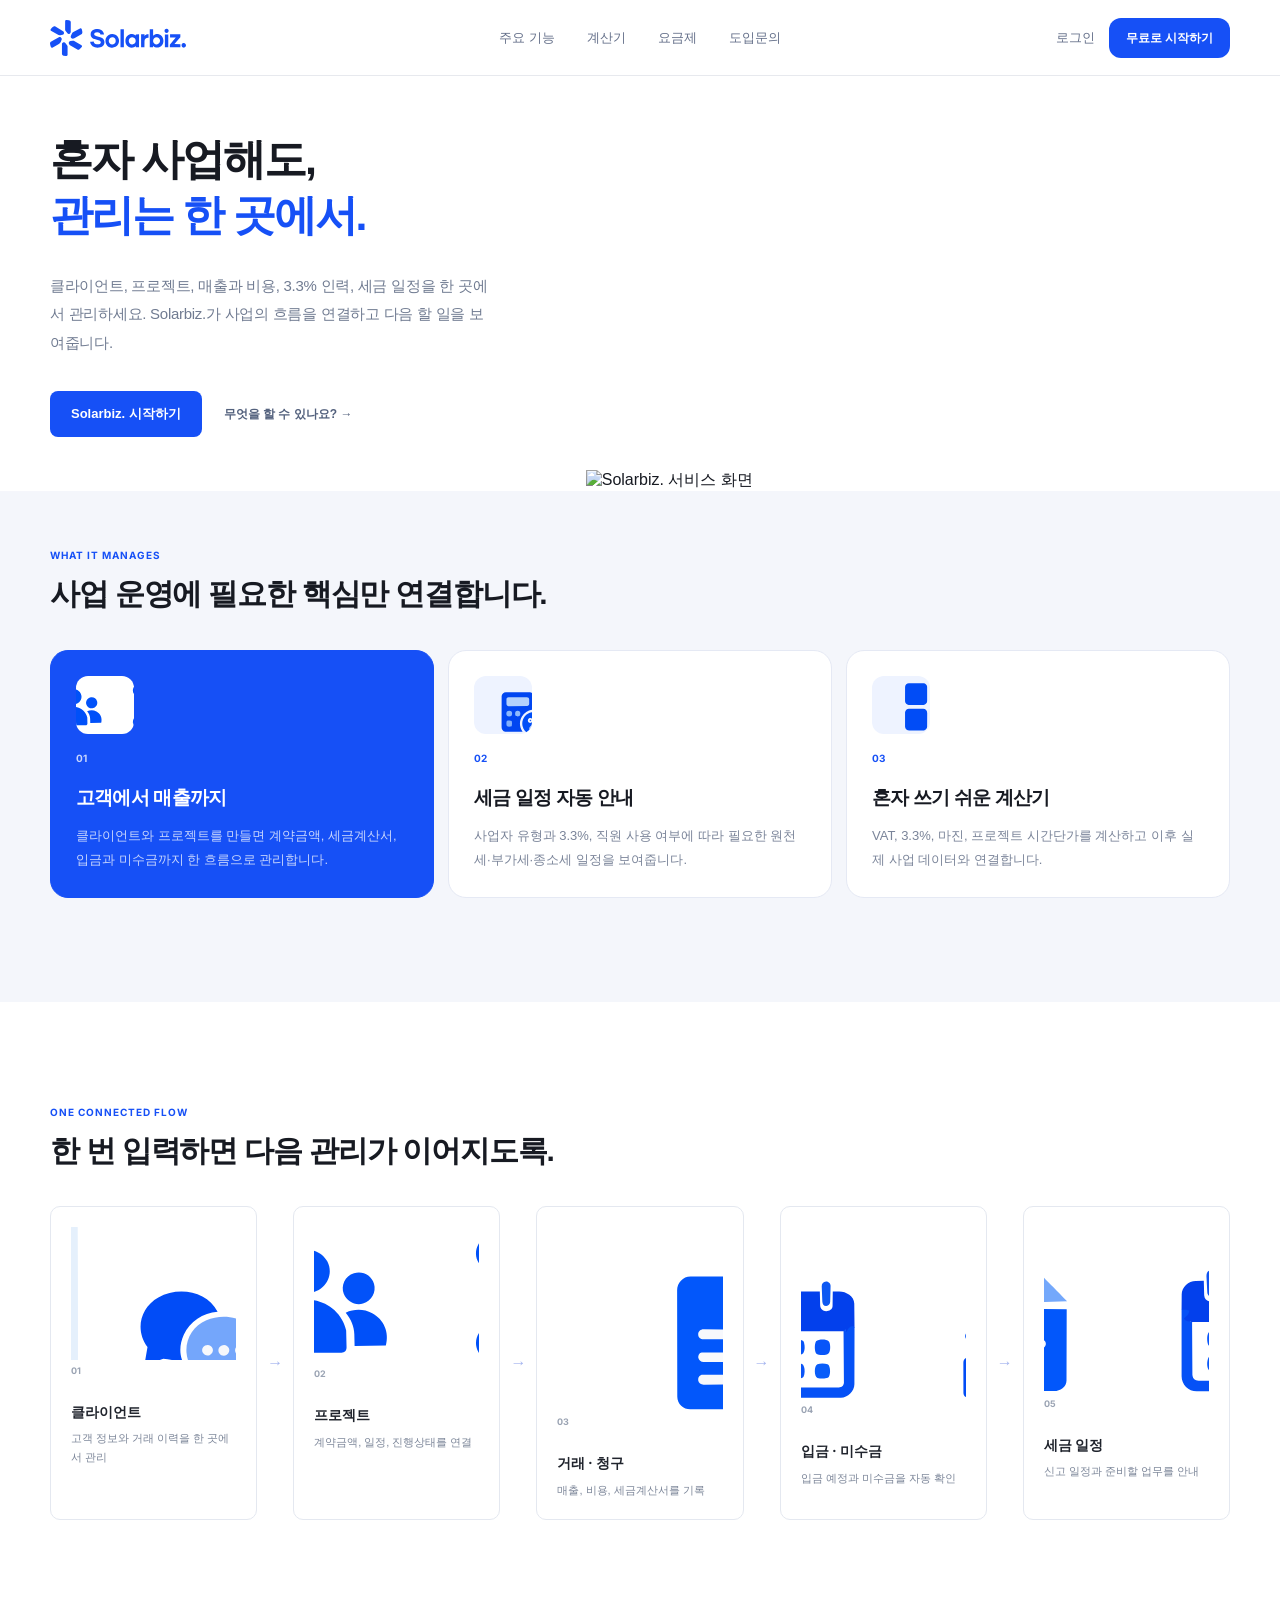
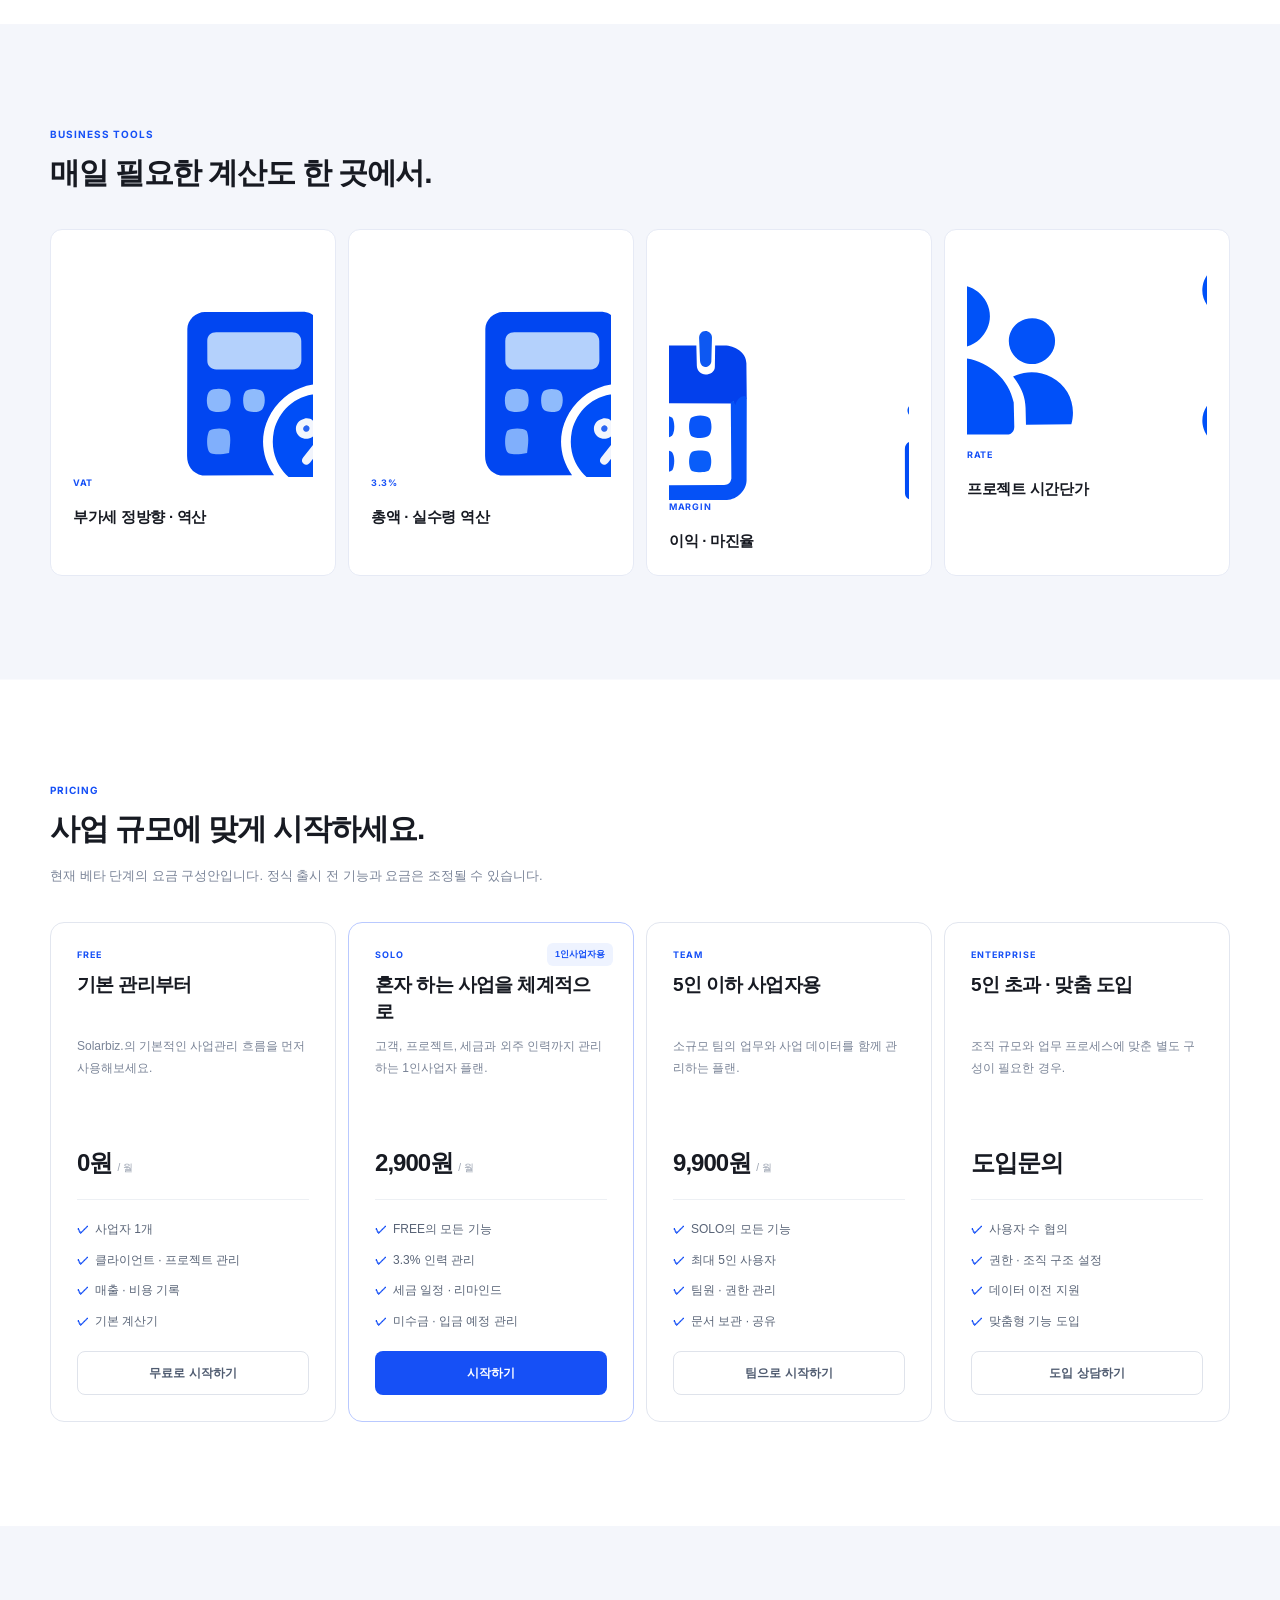
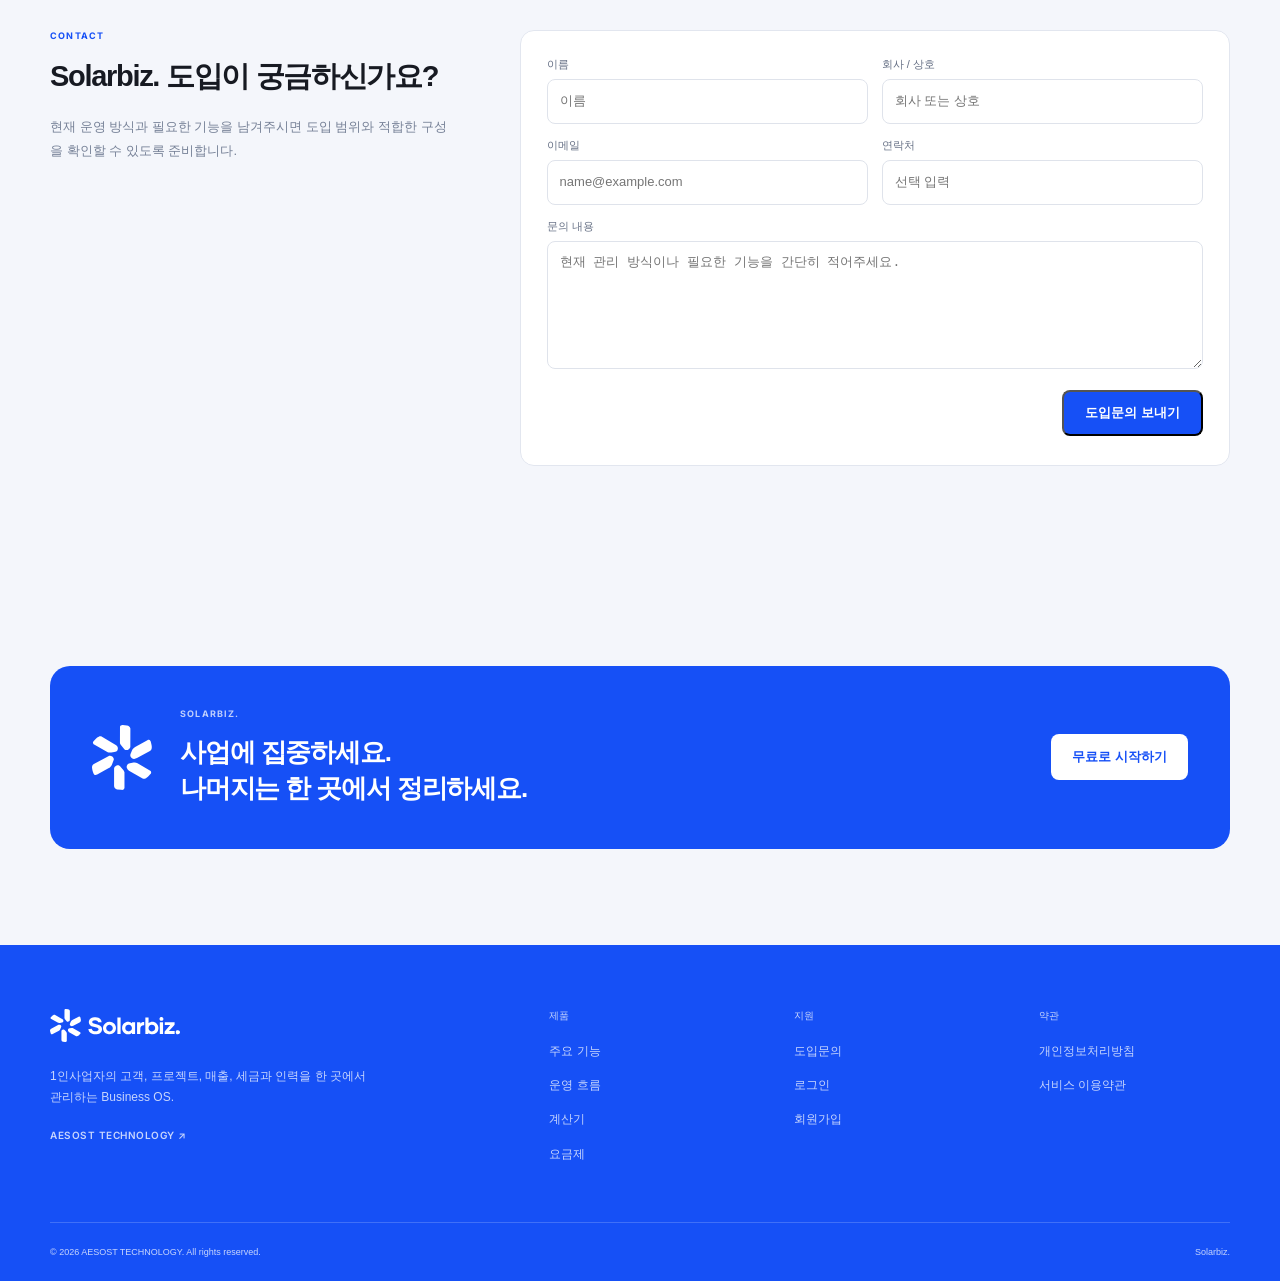
==== index.html @ 909022b2 "brand: extend official icons across landing flow and tools" ====
<!doctype html>
<html lang="ko">
<head>
  <meta charset="UTF-8" />
  <meta name="viewport" content="width=device-width, initial-scale=1.0" />
  <meta name="description" content="Solarbiz. - 1인사업자의 고객, 프로젝트, 매출, 세금, 인력을 한 곳에서 관리하는 Business OS" />
  <title>Solarbiz. — 1인사업자 Business OS</title>
  <link rel="preconnect" href="https://fonts.googleapis.com">
  <link rel="preconnect" href="https://fonts.gstatic.com" crossorigin>
  <link href="https://fonts.googleapis.com/css2?family=Inter:wght@500;600;700&display=swap" rel="stylesheet">
  <link rel="stylesheet" as="style" crossorigin href="https://cdn.jsdelivr.net/gh/orioncactus/pretendard/dist/web/static/pretendard.css">
  <link rel="icon" type="image/svg+xml" href="./assets/solarbiz-symbol.svg" />
  <link rel="stylesheet" href="./styles.css" />
</head>
<body class="landing-page">
  <header class="landing-header">
    <a class="landing-brand" href="./" aria-label="Solarbiz. 홈">
      <img src="./assets/solarbiz-logo.svg" alt="Solarbiz." />
    </a>
    <nav class="landing-nav" aria-label="랜딩 메뉴">
      <a href="./features/">주요 기능</a>
      <a href="./calculators/">계산기</a>
      <a href="./pricing/">요금제</a>
      <a href="./contact/">도입문의</a>
    </nav>
    <div class="landing-actions">
      <a class="landing-login" href="./login/">로그인</a>
      <a class="landing-cta-small" href="./login/?mode=signup">무료로 시작하기</a>
    </div>
  </header>

  <main>
    <section class="landing-hero">
      <div class="landing-hero-copy">
        <h1>혼자 사업해도,<br><span>관리는 한 곳에서.</span></h1>
        <p class="landing-lead">클라이언트, 프로젝트, 매출과 비용, 3.3% 인력, 세금 일정을 한 곳에서 관리하세요. Solarbiz.가 사업의 흐름을 연결하고 다음 할 일을 보여줍니다.</p>
        <div class="landing-hero-actions">
          <a class="landing-cta" href="./login/?mode=signup">Solarbiz. 시작하기</a>
          <a class="landing-text-link" href="./features/">무엇을 할 수 있나요? →</a>
        </div>
      </div>

      <div class="landing-hero-visual">
        <img src="https://nineworksdatabase.planus253.workers.dev/cdn/uncategorized/20260921-061440-313-ede94930.webp" alt="Solarbiz. 서비스 화면" loading="eager" />
      </div>
    </section>

    <section class="landing-section" id="features">
      <div class="landing-section-head">
        <p class="landing-kicker">WHAT IT MANAGES</p>
        <h2>사업 운영에 필요한 핵심만 연결합니다.</h2>
      </div>
      <div class="landing-feature-grid">
        <article class="landing-feature-card feature-primary">
          <div class="landing-feature-icon"><svg class="brand-icon" viewBox="3010 10 500 410" aria-hidden="true"><image href="./assets/solarbiz-iconset.svg" x="0" y="0" width="3871.03" height="1956.85" /></svg></div>
          <span>01</span>
          <h3>고객에서 매출까지</h3>
          <p>클라이언트와 프로젝트를 만들면 계약금액, 세금계산서, 입금과 미수금까지 한 흐름으로 관리합니다.</p>
        </article>
        <article class="landing-feature-card">
          <div class="landing-feature-icon"><svg class="brand-icon" viewBox="1210 600 500 470" aria-hidden="true"><image href="./assets/solarbiz-iconset.svg" x="0" y="0" width="3871.03" height="1956.85" /></svg></div>
          <span>02</span>
          <h3>세금 일정 자동 안내</h3>
          <p>사업자 유형과 3.3%, 직원 사용 여부에 따라 필요한 원천세·부가세·종소세 일정을 보여줍니다.</p>
        </article>
        <article class="landing-feature-card">
          <div class="landing-feature-icon"><svg class="brand-icon" viewBox="1220 20 400 390" aria-hidden="true"><image href="./assets/solarbiz-iconset.svg" x="0" y="0" width="3871.03" height="1956.85" /></svg></div>
          <span>03</span>
          <h3>혼자 쓰기 쉬운 계산기</h3>
          <p>VAT, 3.3%, 마진, 프로젝트 시간단가를 계산하고 이후 실제 사업 데이터와 연결합니다.</p>
        </article>
      </div>
    </section>

    <section class="landing-section landing-flow-section" id="flow">
      <div class="landing-section-head">
        <p class="landing-kicker">ONE CONNECTED FLOW</p>
        <h2>한 번 입력하면 다음 관리가 이어지도록.</h2>
      </div>
      <div class="landing-flow">
        <div class="flow-card"><div class="flow-card-icon"><svg class="brand-icon" viewBox="1180 1180 550 440" aria-hidden="true"><image href="./assets/solarbiz-iconset.svg" x="0" y="0" width="3871.03" height="1956.85" /></svg></div><span>01</span><b>클라이언트</b><p>고객 정보와 거래 이력을 한 곳에서 관리</p></div>
        <i>→</i>
        <div class="flow-card"><div class="flow-card-icon"><svg class="brand-icon" viewBox="3010 10 500 410" aria-hidden="true"><image href="./assets/solarbiz-iconset.svg" x="0" y="0" width="3871.03" height="1956.85" /></svg></div><span>02</span><b>프로젝트</b><p>계약금액, 일정, 진행상태를 연결</p></div>
        <i>→</i>
        <div class="flow-card"><div class="flow-card-icon"><svg class="brand-icon" viewBox="1830 590 450 500" aria-hidden="true"><image href="./assets/solarbiz-iconset.svg" x="0" y="0" width="3871.03" height="1956.85" /></svg></div><span>03</span><b>거래 · 청구</b><p>매출, 비용, 세금계산서를 기록</p></div>
        <i>→</i>
        <div class="flow-card"><div class="flow-card-icon"><svg class="brand-icon" viewBox="3000 550 520 540" aria-hidden="true"><image href="./assets/solarbiz-iconset.svg" x="0" y="0" width="3871.03" height="1956.85" /></svg></div><span>04</span><b>입금 · 미수금</b><p>입금 예정과 미수금을 자동 확인</p></div>
        <i>→</i>
        <div class="flow-card"><div class="flow-card-icon"><svg class="brand-icon" viewBox="2390 590 500 500" aria-hidden="true"><image href="./assets/solarbiz-iconset.svg" x="0" y="0" width="3871.03" height="1956.85" /></svg></div><span>05</span><b>세금 일정</b><p>신고 일정과 준비할 업무를 안내</p></div>
      </div>
    </section>

    <section class="landing-section" id="tools">
      <div class="landing-section-head">
        <p class="landing-kicker">BUSINESS TOOLS</p>
        <h2>매일 필요한 계산도 한 곳에서.</h2>
      </div>
      <div class="landing-tool-grid">
        <div><div class="tool-card-icon"><svg class="brand-icon" viewBox="1210 600 500 470" aria-hidden="true"><image href="./assets/solarbiz-iconset.svg" x="0" y="0" width="3871.03" height="1956.85" /></svg></div><span>VAT</span><strong>부가세 정방향 · 역산</strong></div>
        <div><div class="tool-card-icon"><svg class="brand-icon" viewBox="1210 600 500 470" aria-hidden="true"><image href="./assets/solarbiz-iconset.svg" x="0" y="0" width="3871.03" height="1956.85" /></svg></div><span>3.3%</span><strong>총액 · 실수령 역산</strong></div>
        <div><div class="tool-card-icon"><svg class="brand-icon" viewBox="3000 550 520 540" aria-hidden="true"><image href="./assets/solarbiz-iconset.svg" x="0" y="0" width="3871.03" height="1956.85" /></svg></div><span>MARGIN</span><strong>이익 · 마진율</strong></div>
        <div><div class="tool-card-icon"><svg class="brand-icon" viewBox="3010 10 500 410" aria-hidden="true"><image href="./assets/solarbiz-iconset.svg" x="0" y="0" width="3871.03" height="1956.85" /></svg></div><span>RATE</span><strong>프로젝트 시간단가</strong></div>
      </div>
    </section>

    <section class="landing-section landing-pricing-section" id="pricing">
      <div class="landing-section-head">
        <p class="landing-kicker">PRICING</p>
        <h2>사업 규모에 맞게 시작하세요.</h2>
        <p class="landing-section-copy">현재 베타 단계의 요금 구성안입니다. 정식 출시 전 기능과 요금은 조정될 수 있습니다.</p>
      </div>

      <div class="pricing-grid pricing-grid-four">
        <article class="pricing-card">
          <div class="pricing-head">
            <span class="pricing-label">FREE</span>
            <h3>기본 관리부터</h3>
            <p>Solarbiz.의 기본적인 사업관리 흐름을 먼저 사용해보세요.</p>
          </div>
          <div class="pricing-price"><strong>0원</strong><span>/ 월</span></div>
          <ul>
            <li>사업자 1개</li>
            <li>클라이언트 · 프로젝트 관리</li>
            <li>매출 · 비용 기록</li>
            <li>기본 계산기</li>
          </ul>
          <a class="pricing-button secondary" href="./login/?mode=signup">무료로 시작하기</a>
        </article>

        <article class="pricing-card featured">
          <div class="pricing-badge">1인사업자용</div>
          <div class="pricing-head">
            <span class="pricing-label">SOLO</span>
            <h3>혼자 하는 사업을 체계적으로</h3>
            <p>고객, 프로젝트, 세금과 외주 인력까지 관리하는 1인사업자 플랜.</p>
          </div>
          <div class="pricing-price"><strong>2,900원</strong><span>/ 월</span></div>
          <ul>
            <li>FREE의 모든 기능</li>
            <li>3.3% 인력 관리</li>
            <li>세금 일정 · 리마인드</li>
            <li>미수금 · 입금 예정 관리</li>
          </ul>
          <a class="pricing-button primary" href="./login/?mode=signup">시작하기</a>
        </article>

        <article class="pricing-card">
          <div class="pricing-head">
            <span class="pricing-label">TEAM</span>
            <h3>5인 이하 사업자용</h3>
            <p>소규모 팀의 업무와 사업 데이터를 함께 관리하는 플랜.</p>
          </div>
          <div class="pricing-price"><strong>9,900원</strong><span>/ 월</span></div>
          <ul>
            <li>SOLO의 모든 기능</li>
            <li>최대 5인 사용자</li>
            <li>팀원 · 권한 관리</li>
            <li>문서 보관 · 공유</li>
          </ul>
          <a class="pricing-button secondary" href="./login/?mode=signup">팀으로 시작하기</a>
        </article>

        <article class="pricing-card">
          <div class="pricing-head">
            <span class="pricing-label">ENTERPRISE</span>
            <h3>5인 초과 · 맞춤 도입</h3>
            <p>조직 규모와 업무 프로세스에 맞춘 별도 구성이 필요한 경우.</p>
          </div>
          <div class="pricing-price"><strong>도입문의</strong></div>
          <ul>
            <li>사용자 수 협의</li>
            <li>권한 · 조직 구조 설정</li>
            <li>데이터 이전 지원</li>
            <li>맞춤형 기능 도입</li>
          </ul>
          <a class="pricing-button secondary" href="./contact/">도입 상담하기</a>
        </article>
      </div>
      </div>
    </section>

    <section class="landing-section contact-section" id="contact">
      <div class="contact-copy">
        <p class="landing-kicker">CONTACT</p>
        <h2>Solarbiz. 도입이 궁금하신가요?</h2>
        <p>현재 운영 방식과 필요한 기능을 남겨주시면 도입 범위와 적합한 구성을 확인할 수 있도록 준비합니다.</p>
</div>

      <form class="contact-form" id="inquiryForm">
        <div class="contact-form-grid">
          <label>이름
            <input name="name" type="text" placeholder="이름" required>
          </label>
          <label>회사 / 상호
            <input name="company" type="text" placeholder="회사 또는 상호">
          </label>
          <label>이메일
            <input name="email" type="email" placeholder="name@example.com" required>
          </label>
          <label>연락처
            <input name="phone" type="text" placeholder="선택 입력">
          </label>
        </div>
        <label>문의 내용
          <textarea name="message" rows="5" placeholder="현재 관리 방식이나 필요한 기능을 간단히 적어주세요." required></textarea>
        </label>
        <div class="contact-form-footer">
          <p id="inquiryStatus" aria-live="polite"></p>
          <button type="submit" class="landing-cta">도입문의 보내기</button>
        </div>
      </form>
    </section>

    <section class="landing-final">
      <img src="./assets/solarbiz-symbol.svg" alt="" />
      <div>
        <p class="landing-kicker">SOLARBIZ.</p>
        <h2>사업에 집중하세요.<br>나머지는 한 곳에서 정리하세요.</h2>
      </div>
      <a class="landing-cta" href="./login/?mode=signup">무료로 시작하기</a>
    </section>
  </main>

  <footer class="site-footer">
    <div class="site-footer-inner">
      <div class="footer-brand">
        <img src="./assets/solarbiz-logo.svg" alt="Solarbiz." />
        <p>1인사업자의 고객, 프로젝트, 매출, 세금과 인력을 한 곳에서 관리하는 Business OS.</p>
        <a class="footer-company-link" href="https://aesost.com/" target="_blank" rel="noopener">AESOST TECHNOLOGY ↗</a>
      </div>

      <div class="footer-column">
        <span>제품</span>
        <a href="./features/">주요 기능</a>
        <a href="./features/#flow">운영 흐름</a>
        <a href="./calculators/">계산기</a>
        <a href="./pricing/">요금제</a>
      </div>

      <div class="footer-column">
        <span>지원</span>
        <a href="./contact/">도입문의</a>
        <a href="./login/">로그인</a>
        <a href="./login/?mode=signup">회원가입</a>
      </div>

      <div class="footer-column">
        <span>약관</span>
        <a href="./privacy/">개인정보처리방침</a>
        <a href="./terms/">서비스 이용약관</a>
      </div>
    </div>

    <div class="footer-bottom">
      <span>© 2026 AESOST TECHNOLOGY. All rights reserved.</span>
      <span>Solarbiz.</span>
    </div>
  </footer>

  <script src="./landing.js"></script>
</body>
</html>
---- styles.css ----
:root{
  --bg:#f4f5fb;--panel:#ffffff;--text:#171a22;--muted:#7d8494;--line:#e6e9f2;
  --accent:#1650f6;--accent-strong:#1246df;--accent-soft:#6f91fb;--accent-pale:#dbe4ff;
  --soft:#eef2ff;--success:#16805c;--warn:#c17a16;--danger:#c94958;
  --radius:20px;--shadow:0 10px 32px rgba(49,91,239,.07)
}
*{box-sizing:border-box}body{margin:0;font-family:Pretendard,-apple-system,BlinkMacSystemFont,"Segoe UI",sans-serif;background:var(--bg);color:var(--text)}
button,input,select{font:inherit}.hidden{display:none!important}.app-shell{min-height:100vh;display:grid;grid-template-columns:240px 1fr}
.sidebar{position:sticky;top:0;height:100vh;background:#eef2ff;color:var(--text);padding:24px 18px;display:flex;flex-direction:column;border-right:1px solid #dde4fb}
.brand{display:flex;align-items:center;padding:4px 8px 26px}.brand-logo{display:block;height:auto}.brand-logo-sidebar{width:162px;max-width:100%}.brand-logo-sidebar-symbol{display:none;width:38px;height:40px;object-fit:contain}.brand-logo-auth{width:190px;max-width:62%;margin-bottom:20px}.brand-logo-onboarding{width:138px;flex:0 0 auto}
.nav{display:grid;gap:5px}.mobile-only{display:none!important}.nav-item{border:0;background:transparent;color:#667085;padding:11px 12px;border-radius:11px;text-align:left;display:flex;align-items:center;gap:11px;cursor:pointer;font-size:13px}
.nav-item:hover{background:#e3e9ff;color:var(--accent-strong)}.nav-item.active{background:var(--accent);color:#fff}.nav-item span{width:18px;text-align:center}.sidebar-bottom{margin-top:auto}.profile-mini{margin:18px 4px 2px;padding-top:18px;border-top:1px solid #d9e1fb;display:flex;align-items:center;gap:10px}.avatar{width:35px;height:35px;border-radius:50%;display:grid;place-items:center;background:var(--accent-pale);color:var(--accent-strong);font-weight:700}.profile-mini strong{display:block;font-size:12px}.profile-mini span{display:block;font-size:10px;color:#848a95;margin-top:2px}
.main{min-width:0;padding:28px 32px 60px}.topbar{display:flex;align-items:flex-end;justify-content:space-between;margin-bottom:24px}.eyebrow{font:600 10px Inter,sans-serif;letter-spacing:.11em;color:var(--muted);margin:0 0 7px;text-transform:uppercase}.topbar h1{margin:0;font-size:26px;letter-spacing:-.04em}.top-actions{display:flex;gap:8px}
.primary-btn,.ghost-btn,.icon-btn{border:0;border-radius:10px;cursor:pointer}.primary-btn{background:var(--accent);color:#fff;padding:10px 15px;font-weight:600;font-size:12px}.ghost-btn{background:#fff;border:1px solid var(--line);padding:10px 14px;color:#4f5b72;font-size:12px}.icon-btn{width:34px;height:34px;background:#f1f2f5;font-size:20px}
.hero{background:linear-gradient(135deg,var(--accent-soft),var(--accent));color:#fff;border-radius:22px;padding:28px 30px;display:flex;justify-content:space-between;gap:24px;align-items:flex-end;margin-bottom:18px;overflow:hidden;position:relative}.hero:after{content:"";position:absolute;width:280px;height:280px;border-radius:50%;right:-100px;top:-140px;border:1px solid rgba(255,255,255,.12)}.hero p{color:rgba(255,255,255,.78);margin:4px 0 0;font-size:13px}.hero h2{font-size:26px;letter-spacing:-.045em;margin:0}.hero .status{position:relative;z-index:1;background:rgba(255,255,255,.16);border:1px solid rgba(255,255,255,.22);padding:11px 14px;border-radius:12px;font-size:12px}
.metrics{display:grid;grid-template-columns:repeat(4,1fr);gap:12px;margin-bottom:18px}.metric{background:var(--panel);border:1px solid var(--line);border-radius:var(--radius);padding:18px;box-shadow:var(--shadow)}.metric .label{font-size:11px;color:var(--muted);margin-bottom:12px}.metric strong{font:700 22px Inter,sans-serif;letter-spacing:-.03em}.metric small{display:block;font-size:10px;color:var(--muted);margin-top:6px}.metric .up{color:var(--success)}
.grid-2{display:grid;grid-template-columns:minmax(0,1.45fr) minmax(300px,.8fr);gap:14px}.card{background:#fff;border:1px solid var(--line);border-radius:var(--radius);padding:19px;box-shadow:var(--shadow)}.card+.card{margin-top:14px}.card-head{display:flex;justify-content:space-between;align-items:center;margin-bottom:15px}.card h3{font-size:14px;margin:0}.card-head span,.link-btn{font-size:10px;color:var(--muted)}.link-btn{border:0;background:transparent;cursor:pointer}
.deadline-list,.task-list,.transaction-list,.client-list{display:grid;gap:8px}.row{display:grid;grid-template-columns:auto 1fr auto;gap:12px;align-items:center;padding:11px 4px;border-bottom:1px solid #f0f1f3}.row:last-child{border-bottom:0}.date-badge{width:46px;height:46px;border-radius:12px;background:#f4f5f7;display:grid;place-items:center;text-align:center;font:700 14px Inter}.date-badge small{display:block;font-size:8px;color:var(--muted);font-weight:600}.row strong{display:block;font-size:12px}.row p{font-size:10px;color:var(--muted);margin:3px 0 0}.pill{font-size:9px;padding:5px 8px;border-radius:20px;background:#f1f2f5;color:#666d78}.pill.warn{background:#fff5e5;color:var(--warn)}.pill.success{background:#eaf7f1;color:var(--success)}
.progress{height:7px;background:#eef0f3;border-radius:10px;overflow:hidden;margin:12px 0 8px}.progress i{display:block;height:100%;background:var(--accent);border-radius:10px}.progress-note{display:flex;justify-content:space-between;color:var(--muted);font-size:10px}.task{display:flex;gap:9px;align-items:flex-start;padding:8px 0}.task input{margin-top:3px}.task span{font-size:11px}.empty{padding:28px;text-align:center;color:var(--muted);font-size:12px}
.section-title{display:flex;justify-content:space-between;align-items:center;margin-bottom:14px}.section-title h2{font-size:18px;margin:0}.table-card{background:#fff;border:1px solid var(--line);border-radius:var(--radius);overflow:hidden}.table{width:100%;border-collapse:collapse}.table th,.table td{padding:13px 16px;text-align:left;border-bottom:1px solid #f0f1f3;font-size:11px}.table th{color:var(--muted);font-weight:500;background:#fafbfc}.table tr:last-child td{border-bottom:0}.money{font:600 12px Inter,sans-serif;text-align:right!important}.positive{color:var(--success)}.negative{color:var(--danger)}
.notice{border:1px solid #e9e1d3;background:#fffaf1;padding:13px 15px;border-radius:12px;color:#775c27;font-size:11px;margin-bottom:14px}.tax-grid,.calculator-grid,.settings-grid{display:grid;grid-template-columns:repeat(2,minmax(0,1fr));gap:14px}.tax-card{background:#fff;border:1px solid var(--line);border-radius:var(--radius);padding:20px}.tax-card .top{display:flex;justify-content:space-between;gap:16px}.tax-card h3{margin:0;font-size:14px}.tax-card p{font-size:10px;color:var(--muted);line-height:1.6}.tax-card .due{font:700 20px Inter,sans-serif}.tax-card .due small{font:500 9px Inter;color:var(--muted);display:block;margin-top:3px}
.calc-card label,.form-grid label,.settings-grid label{display:grid;gap:7px;font-size:10px;color:#626974}.calc-card input,.form-grid input,.form-grid select,.settings-grid input,.settings-grid select{width:100%;border:1px solid #dfe2e7;border-radius:10px;background:#fff;padding:11px 12px;outline:none;color:#17191d}.calc-card input:focus,.form-grid input:focus,.form-grid select:focus{border-color:#858b96}.calc-result{margin-top:12px;background:#f6f7f9;border-radius:12px;padding:14px}.calc-result strong{font:700 19px Inter}.calc-result span{display:block;font-size:9px;color:var(--muted);margin-bottom:5px}
.modal-backdrop{position:fixed;inset:0;background:rgba(10,12,16,.62);display:grid;place-items:center;padding:20px;z-index:50}.modal{width:min(720px,100%);max-height:92vh;overflow:auto;background:#fff;border-radius:22px;padding:28px;box-shadow:0 30px 80px rgba(0,0,0,.22)}.modal.compact{width:min(450px,100%)}.modal-head{display:flex;gap:16px;margin-bottom:24px}.onboarding-brand-head{align-items:flex-start}.modal h2{font-size:20px;letter-spacing:-.04em;margin:0 0 7px}.modal-head p:last-child{font-size:11px;color:var(--muted);margin:0}.modal-title-row{display:flex;justify-content:space-between;align-items:flex-start;margin-bottom:20px}.form-grid{display:grid;grid-template-columns:repeat(2,1fr);gap:13px}.form-grid.one{grid-template-columns:1fr}.check-card{border:1px solid var(--line);border-radius:12px;padding:12px;display:flex;justify-content:space-between;align-items:center;font-size:11px}.switch input{display:none}.switch i{display:block;width:34px;height:20px;background:#d7dbe1;border-radius:20px;position:relative;cursor:pointer}.switch i:after{content:"";width:14px;height:14px;background:#fff;border-radius:50%;position:absolute;top:3px;left:3px;transition:.2s}.switch input:checked+i{background:var(--accent)}.switch input:checked+i:after{left:17px}.modal-actions{grid-column:1/-1;display:flex;justify-content:flex-end;gap:8px;padding-top:8px}
.quick-cards{display:grid;grid-template-columns:repeat(3,1fr);gap:10px}.quick-card{border:1px solid var(--line);border-radius:14px;padding:15px;background:#fff;cursor:pointer;text-align:left}.quick-card:hover{border-color:#aeb3bd}.quick-card strong{display:block;font-size:12px;margin-bottom:5px}.quick-card span{font-size:9px;color:var(--muted)}
@media(max-width:1000px){.brand-logo-full{display:none}.brand-logo-sidebar-symbol{display:block}.brand{justify-content:center;padding-inline:0}.metrics{grid-template-columns:repeat(2,1fr)}.grid-2{grid-template-columns:1fr}.app-shell{grid-template-columns:78px 1fr}.sidebar{padding:22px 12px}.brand>div:last-child,.nav-item:not(.active){font-size:0}.nav-item{justify-content:center}.nav-item span{font-size:15px}.profile-mini>div:not(.avatar){display:none}.brand{justify-content:center;padding-inline:0}.sidebar-bottom .nav-item{font-size:0}}
@media(max-width:700px){.account-email{display:none}.auth-panel{padding:22px}.app-shell{display:block}.sidebar{position:fixed;z-index:20;bottom:0;top:auto;width:100%;height:64px;display:block;padding:8px 10px}.brand,.sidebar-bottom{display:none}.nav{display:flex;overflow:auto;gap:3px}.nav-item{min-width:54px;height:48px}.mobile-only{display:flex!important}.main{padding:20px 15px 88px}.topbar{align-items:center}.top-actions .ghost-btn{display:none}.metrics,.tax-grid,.calculator-grid,.settings-grid{grid-template-columns:1fr 1fr}.form-grid{grid-template-columns:1fr}.hero{display:block}.hero .status{margin-top:18px;display:inline-block}.table-card{overflow:auto}.table{min-width:600px}}
@media(max-width:470px){.metrics,.tax-grid,.calculator-grid,.settings-grid{grid-template-columns:1fr}.topbar h1{font-size:22px}.hero h2{font-size:21px}.quick-cards{grid-template-columns:1fr}}

/* Authentication */
.auth-pending{background:#f5f6f8}
.auth-gate{min-height:100vh;display:grid;place-items:center;padding:28px;background:linear-gradient(135deg,#f5f7ff 0%,#eef2ff 58%,#dfe7ff 100%)}
.auth-panel{width:min(520px,100%);background:#fff;border:1px solid #dfe5f7;border-radius:26px;padding:30px;box-shadow:0 22px 60px rgba(22,80,246,.12)}
.auth-brand{display:block;margin-bottom:26px}.auth-brand h1{margin:0;font-size:25px;letter-spacing:-.045em}.auth-brand>div:last-child>p:last-child{margin:8px 0 0;color:var(--muted);font-size:11px;line-height:1.7}
.auth-form{display:grid;gap:12px}.auth-form label{display:grid;gap:7px;font-size:10px;color:#626974}.auth-form input{width:100%;border:1px solid #dfe2e7;border-radius:11px;background:#fff;padding:12px 13px;outline:none;font-size:14px}.auth-form input:focus{border-color:var(--accent-soft);box-shadow:0 0 0 3px rgba(22,80,246,.08)}.auth-primary,.auth-secondary,.auth-preview{width:100%;min-height:44px}.auth-preview{margin-top:2px}.auth-message{min-height:20px;margin:0;font-size:10px;line-height:1.5;color:var(--muted)}.auth-message[data-type="error"]{color:var(--danger)}.auth-message[data-type="success"]{color:var(--success)}.auth-message[data-type="warn"]{color:var(--warn)}.auth-footnote{margin:16px 0 0;color:#9aa0aa;font-size:9px;line-height:1.6}.account-email{align-self:center;max-width:190px;overflow:hidden;text-overflow:ellipsis;white-space:nowrap;font-size:10px;color:var(--muted)}

/* Calculator hub + detail */
.calculator-title{align-items:flex-end;margin-bottom:18px}
.section-desc{margin:7px 0 0;color:var(--muted);font-size:11px;line-height:1.7}
.calculator-menu{display:grid;grid-template-columns:repeat(2,minmax(0,1fr));gap:14px}
.calculator-menu-card{min-height:168px;border:1px solid var(--line);background:#fff;border-radius:18px;padding:20px;display:grid;grid-template-columns:auto 1fr auto;gap:16px;align-items:start;text-align:left;cursor:pointer;box-shadow:var(--shadow);transition:border-color .2s ease,transform .2s ease}
.calculator-menu-card:hover{border-color:#b8c8ff;transform:translateY(-1px)}
.calculator-menu-icon{width:38px;height:38px;border-radius:11px;background:var(--accent-pale);display:grid;place-items:center;font:700 11px Inter,sans-serif;color:var(--accent-strong)}
.calculator-menu-copy{min-width:0}.calculator-menu-copy strong{display:block;font-size:15px;margin:1px 0 8px}.calculator-menu-copy p{margin:0;color:var(--muted);font-size:10px;line-height:1.7;max-width:420px}.calculator-menu-copy span{display:inline-block;margin-top:16px;font-size:9px;color:#575e69;background:#f5f6f8;padding:5px 8px;border-radius:999px}
.calculator-menu-arrow{font-size:18px;color:#9aa0aa;padding-top:7px}
.calculator-detail-head{margin-bottom:18px}.calculator-detail-head h2{margin:0;font-size:22px;letter-spacing:-.035em}.calculator-detail-head>p:last-child{margin:7px 0 0;color:var(--muted);font-size:11px}.calc-back{border:0;background:transparent;padding:0;margin:0 0 22px;color:#626a76;font-size:11px;cursor:pointer}
.calc-back:hover{color:#111318}
.calculator-detail-card{background:#fff;border:1px solid var(--line);border-radius:20px;padding:24px;box-shadow:var(--shadow);max-width:980px}
.calc-mode-tabs{display:flex;gap:6px;padding:4px;background:#f3f4f6;border-radius:12px;width:max-content;max-width:100%;margin-bottom:22px}
.calc-mode-tabs button{border:0;background:transparent;color:#7b828d;border-radius:9px;padding:9px 13px;font-size:10px;font-weight:600;cursor:pointer}
.calc-mode-tabs button.active{background:#fff;color:var(--accent-strong);box-shadow:0 1px 4px rgba(22,80,246,.12)}
.calc-form-large{max-width:680px}.calc-form-large label,.calc-form-grid label{display:grid;gap:8px;font-size:10px;color:#5f6671}.calc-form-grid{display:grid;grid-template-columns:repeat(2,minmax(0,1fr));gap:12px;max-width:760px}
.money-input{display:flex;align-items:center;border:1px solid #dfe2e7;border-radius:12px;background:#fff;overflow:hidden;min-height:50px}.money-input:focus-within{border-color:var(--accent-soft);box-shadow:0 0 0 3px rgba(22,80,246,.08)}.money-input input{width:100%;min-width:0;border:0;outline:0;padding:13px 14px;background:transparent;font:600 16px Inter,sans-serif;color:#17191d}.money-input b{padding:0 14px 0 8px;color:#7f8691;font-size:10px;font-weight:500;white-space:nowrap}
.calc-breakdown{display:grid;grid-template-columns:repeat(3,minmax(0,1fr));margin-top:22px;border:1px solid var(--line);border-radius:15px;overflow:hidden;background:#fafbfc}.calc-breakdown.four{grid-template-columns:repeat(4,minmax(0,1fr))}.calc-breakdown.two{grid-template-columns:repeat(2,minmax(0,1fr))}
.calc-breakdown>div{padding:16px 17px;border-right:1px solid var(--line);min-width:0}.calc-breakdown>div:last-child{border-right:0}.calc-breakdown span{display:block;color:var(--muted);font-size:9px;margin-bottom:7px}.calc-breakdown strong{display:block;font:700 16px Inter,sans-serif;letter-spacing:-.025em;overflow-wrap:anywhere}.calc-breakdown .total{background:#eef2ff}.calc-breakdown .total strong{font-size:18px}
.calc-help{margin:13px 2px 0;color:#8a909a;font-size:9px;line-height:1.65}

@media(max-width:700px){
  .calculator-menu{grid-template-columns:1fr}
  .calculator-detail-card{padding:18px}
  .calc-form-grid{grid-template-columns:1fr}
  .calc-breakdown,.calc-breakdown.four{grid-template-columns:1fr 1fr}
  .calc-breakdown>div:nth-child(2n){border-right:0}
  .calc-breakdown>div{border-bottom:1px solid var(--line)}
  .calc-breakdown>div:nth-last-child(-n+2){border-bottom:0}
}
@media(max-width:470px){
  .calc-mode-tabs{width:100%}.calc-mode-tabs button{flex:1;padding-inline:8px}
  .calc-breakdown,.calc-breakdown.four,.calc-breakdown.two{grid-template-columns:1fr}
  .calc-breakdown>div,.calc-breakdown>div:nth-child(2n){border-right:0;border-bottom:1px solid var(--line)}
  .calc-breakdown>div:last-child{border-bottom:0}
}


/* Landing page */
.landing-page{background:#f7f9ff;color:var(--text)}
.landing-header{width:min(1180px,calc(100% - 40px));margin:0 auto;height:82px;display:grid;grid-template-columns:1fr auto 1fr;align-items:center;gap:24px}
.landing-brand{display:inline-flex;width:max-content}.landing-brand img{width:142px;height:auto;display:block}
.landing-nav{display:flex;gap:28px;align-items:center}.landing-nav a,.landing-login{color:#65708a;text-decoration:none;font-size:12px;font-weight:500}.landing-nav a:hover,.landing-login:hover{color:var(--accent)}
.landing-actions{justify-self:end;display:flex;align-items:center;gap:14px}.landing-cta-small,.landing-cta{display:inline-flex;align-items:center;justify-content:center;background:var(--accent);color:#fff;text-decoration:none;border-radius:12px;font-weight:700}.landing-cta-small{min-height:40px;padding:0 16px;font-size:11px}.landing-cta{min-height:50px;padding:0 22px;font-size:13px}
.landing-cta:hover,.landing-cta-small:hover{background:var(--accent-strong)}
.landing-hero{width:min(1180px,calc(100% - 40px));margin:68px auto 110px;display:grid;grid-template-columns:minmax(0,.92fr) minmax(480px,1.08fr);gap:72px;align-items:center}
.landing-kicker{margin:0 0 16px;color:var(--accent);font:700 10px Inter,sans-serif;letter-spacing:.14em}
.landing-hero h1{margin:0;font-size:64px;line-height:1.03;letter-spacing:-.065em;font-weight:650}.landing-hero h1 span{color:var(--accent)}
.landing-lead{max-width:580px;margin:24px 0 0;color:#68738c;font-size:16px;line-height:1.75;letter-spacing:-.02em}
.landing-hero-actions{display:flex;align-items:center;gap:20px;margin-top:34px}.landing-text-link{color:#53617d;text-decoration:none;font-size:12px;font-weight:600}.landing-text-link:hover{color:var(--accent)}
.landing-note{margin:18px 0 0;color:#9aa3b6;font-size:10px}
.landing-product-preview{border:1px solid #dce4fb;background:#fff;border-radius:30px;padding:22px;box-shadow:0 30px 80px rgba(22,80,246,.13);transform:rotate(1deg)}
.preview-top{display:grid;grid-template-columns:auto 1fr auto;align-items:center;gap:10px;padding:2px 4px 18px}.preview-top img{width:30px;height:30px}.preview-top span{font-size:11px;color:#6f7a91}.preview-top b{font:600 10px Inter;color:#9aa3b6}
.preview-metrics{display:grid;grid-template-columns:repeat(3,1fr);gap:10px}.preview-metrics>div{background:#f7f9fd;border:1px solid #edf0f6;border-radius:18px;padding:18px;min-width:0}.preview-metrics span,.preview-panel span{display:block;color:#8b94a7;font-size:9px;margin-bottom:9px}.preview-metrics strong{display:block;font:700 22px Inter,sans-serif;letter-spacing:-.03em}.preview-metrics small{display:block;margin-top:8px;color:#8993a8;font-size:9px}.preview-metrics .preview-blue{background:var(--accent);border-color:var(--accent);color:#fff}.preview-blue span,.preview-blue small{color:rgba(255,255,255,.72)}
.preview-grid{display:grid;grid-template-columns:1fr 1fr;gap:10px;margin-top:10px}.preview-panel{border:1px solid #e7ebf5;border-radius:18px;padding:18px}.preview-panel strong{font-size:14px}.preview-panel p{margin:7px 0 0;color:#8993a8;font-size:10px}.preview-label{font:700 8px Inter,sans-serif!important;letter-spacing:.1em;color:var(--accent)!important}
.landing-section{width:min(1180px,calc(100% - 40px));margin:0 auto 120px}.landing-section-head{max-width:650px;margin-bottom:38px}.landing-section-head h2{margin:0;font-size:40px;line-height:1.18;letter-spacing:-.05em}
.landing-feature-grid{display:grid;grid-template-columns:repeat(3,1fr);gap:14px}.landing-feature-card{min-height:300px;background:#fff;border:1px solid #e5e9f4;border-radius:26px;padding:26px;display:flex;flex-direction:column}.landing-feature-card>span{font:700 10px Inter;color:var(--accent)}.landing-feature-card h3{margin:auto 0 12px;font-size:24px;letter-spacing:-.04em}.landing-feature-card p{margin:0;color:#7a8499;font-size:12px;line-height:1.7}.landing-feature-card.feature-primary{background:var(--accent);border-color:var(--accent);color:#fff}.feature-primary>span,.feature-primary p{color:rgba(255,255,255,.76)}
.landing-flow-section{background:#edf2ff;border-radius:34px;padding:48px}.landing-flow-section .landing-section-head{margin-bottom:30px}.landing-flow{display:flex;align-items:center;justify-content:space-between;gap:10px}.landing-flow>div{flex:1;background:#fff;border-radius:18px;padding:18px}.landing-flow b{display:block;font:700 13px Inter;color:var(--accent)}.landing-flow span{display:block;color:#77839b;font-size:10px;margin-top:5px}.landing-flow i{font-style:normal;color:#8ca2f9}
.landing-tool-grid{display:grid;grid-template-columns:repeat(4,1fr);gap:12px}.landing-tool-grid>div{background:#fff;border:1px solid #e6eaf5;border-radius:20px;padding:22px}.landing-tool-grid span{display:block;font:700 9px Inter;color:var(--accent);letter-spacing:.08em;margin-bottom:18px}.landing-tool-grid strong{font-size:14px;letter-spacing:-.02em}
.landing-final{width:min(1180px,calc(100% - 40px));margin:0 auto 80px;border-radius:32px;background:#1650f6;color:#fff;padding:42px;display:grid;grid-template-columns:auto 1fr auto;align-items:center;gap:26px}.landing-final>img{width:62px;filter:brightness(0) invert(1)}.landing-final .landing-kicker{color:rgba(255,255,255,.72);margin-bottom:7px}.landing-final h2{margin:0;font-size:30px;line-height:1.18;letter-spacing:-.045em}.landing-final .landing-cta{background:#fff;color:var(--accent)}
.landing-footer{width:min(1180px,calc(100% - 40px));margin:0 auto;padding:0 0 42px;display:flex;align-items:center;justify-content:space-between;border-top:1px solid #e2e7f3;padding-top:24px}.landing-footer img{width:116px}.landing-footer span{font-size:10px;color:#9aa3b6}
.auth-home-link{display:inline-block;margin-bottom:22px;color:#7d879c;text-decoration:none;font-size:10px}.auth-home-link:hover{color:var(--accent)}

@media(max-width:900px){
  .landing-header{grid-template-columns:1fr auto}.landing-nav{display:none}
  .landing-hero{grid-template-columns:1fr;margin-top:44px;gap:50px}.landing-hero-copy{max-width:720px}.landing-hero h1{font-size:54px}.landing-product-preview{transform:none}
  .landing-feature-grid{grid-template-columns:1fr}.landing-feature-card{min-height:220px}.landing-tool-grid{grid-template-columns:1fr 1fr}
  .landing-flow{display:grid;grid-template-columns:1fr 1fr}.landing-flow i{display:none}
  .landing-final{grid-template-columns:auto 1fr}.landing-final .landing-cta{grid-column:1/-1;width:max-content}
}
@media(max-width:600px){
  .landing-header{width:calc(100% - 28px);height:70px}.landing-brand img{width:118px}.landing-actions{gap:8px}.landing-login{display:none}
  .landing-hero,.landing-section,.landing-final,.landing-footer{width:calc(100% - 28px)}.landing-hero{margin-top:38px;margin-bottom:80px;grid-template-columns:minmax(0,1fr)}
  .landing-hero h1{font-size:42px}.landing-lead{font-size:14px}.landing-hero-actions{align-items:flex-start;flex-direction:column}
  .landing-product-preview{padding:14px;border-radius:22px}.preview-metrics{grid-template-columns:1fr}.preview-grid{grid-template-columns:1fr}
  .landing-section{margin-bottom:82px}.landing-section-head h2{font-size:30px}.landing-flow-section{padding:24px;border-radius:24px}.landing-flow{grid-template-columns:1fr}
  .landing-tool-grid{grid-template-columns:1fr}.landing-final{padding:28px;grid-template-columns:1fr}.landing-final>img{width:52px}.landing-final h2{font-size:25px}
}


/* Dashboard — compact financial workspace */
body[data-auth-context="dashboard"]{
  background:#f7f8fa;
  --dash-bg:#f7f8fa;
  --dash-panel:#ffffff;
  --dash-line:#e7e9ee;
  --dash-line-strong:#dde1e8;
  --dash-muted:#7f8796;
  --dash-hover:#f3f5f8;
  --dash-active:#eef3ff;
}
body[data-auth-context="dashboard"] .app-shell{
  grid-template-columns:220px minmax(0,1fr);
  background:var(--dash-bg);
}
body[data-auth-context="dashboard"] .sidebar{
  background:#f7f8fb;
  border-right:1px solid var(--dash-line-strong);
  padding:20px 14px;
}
body[data-auth-context="dashboard"] .brand{
  padding:4px 6px 22px;
}
body[data-auth-context="dashboard"] .brand-logo-sidebar{
  width:148px;
}
body[data-auth-context="dashboard"] .nav{
  gap:2px;
}
body[data-auth-context="dashboard"] .nav-item{
  min-height:38px;
  padding:8px 10px;
  border-radius:7px;
  color:#687184;
  font-size:12px;
  font-weight:500;
  gap:9px;
}
body[data-auth-context="dashboard"] .nav-item:hover{
  background:#f0f2f5;
  color:#2f3541;
}
body[data-auth-context="dashboard"] .nav-item.active{
  background:var(--dash-active);
  color:var(--accent);
  font-weight:650;
}
body[data-auth-context="dashboard"] .nav-item span{
  width:16px;
}
body[data-auth-context="dashboard"] .sidebar-bottom{
  margin-top:auto;
}
body[data-auth-context="dashboard"] .profile-mini{
  margin:14px 2px 0;
  padding:14px 2px 0;
  border-top:1px solid var(--dash-line-strong);
}
body[data-auth-context="dashboard"] .avatar{
  width:32px;
  height:32px;
  border-radius:50%;
  font-size:12px;
}
body[data-auth-context="dashboard"] .main{
  padding:0 24px 44px;
  background:var(--dash-bg);
}
body[data-auth-context="dashboard"] .topbar{
  min-height:86px;
  margin:0 -24px 18px;
  padding:20px 24px 14px;
  align-items:flex-end;
  border-bottom:1px solid var(--dash-line);
  background:rgba(247,248,250,.97);
  position:sticky;
  top:0;
  z-index:12;
}
body[data-auth-context="dashboard"] .topbar h1{
  font-size:24px;
  letter-spacing:-.04em;
}
body[data-auth-context="dashboard"] .eyebrow{
  margin-bottom:5px;
  font-size:9px;
  letter-spacing:.08em;
}
body[data-auth-context="dashboard"] .top-actions{
  gap:6px;
  align-items:center;
}
body[data-auth-context="dashboard"] .primary-btn,
body[data-auth-context="dashboard"] .ghost-btn,
body[data-auth-context="dashboard"] .icon-btn{
  border-radius:7px;
}
body[data-auth-context="dashboard"] .primary-btn{
  min-height:36px;
  padding:8px 13px;
  font-size:11px;
  box-shadow:none;
}
body[data-auth-context="dashboard"] .ghost-btn{
  min-height:36px;
  padding:8px 12px;
  background:#fff;
  border-color:#e0e3e9;
  color:#596273;
}
body[data-auth-context="dashboard"] .account-email{
  margin-right:2px;
  color:#9299a7;
}

/* remove large marketing-style hero treatment inside the app */
body[data-auth-context="dashboard"] .hero{
  margin-bottom:12px;
  padding:18px 20px;
  min-height:94px;
  align-items:center;
  border:1px solid var(--dash-line);
  border-radius:10px;
  background:#fff;
  color:var(--text);
  box-shadow:none;
}
body[data-auth-context="dashboard"] .hero:after{
  display:none;
}
body[data-auth-context="dashboard"] .hero .eyebrow{
  color:var(--accent);
}
body[data-auth-context="dashboard"] .hero h2{
  margin:0;
  font-size:21px;
  letter-spacing:-.04em;
}
body[data-auth-context="dashboard"] .hero p{
  margin-top:5px;
  color:#858d9b;
  font-size:11px;
}
body[data-auth-context="dashboard"] .hero .status{
  padding:7px 9px;
  border:1px solid #d9e2ff;
  border-radius:7px;
  background:#f5f7ff;
  color:#536da9;
  font-size:10px;
}

/* metric strip */
body[data-auth-context="dashboard"] .metrics{
  gap:0;
  margin-bottom:12px;
  border:1px solid var(--dash-line);
  border-radius:10px;
  overflow:hidden;
  background:#fff;
}
body[data-auth-context="dashboard"] .metric{
  min-height:96px;
  padding:16px 18px;
  border:0;
  border-right:1px solid var(--dash-line);
  border-radius:0;
  box-shadow:none;
}
body[data-auth-context="dashboard"] .metric:last-child{
  border-right:0;
}
body[data-auth-context="dashboard"] .metric .label{
  margin-bottom:10px;
  font-size:10px;
  color:#858d9b;
}
body[data-auth-context="dashboard"] .metric strong{
  font-size:21px;
  color:#1d2129;
}
body[data-auth-context="dashboard"] .metric strong.up{
  color:var(--success);
}
body[data-auth-context="dashboard"] .metric small{
  margin-top:5px;
  font-size:9px;
  color:#969eac;
}

/* content panels */
body[data-auth-context="dashboard"] .grid-2{
  grid-template-columns:minmax(0,1.55fr) minmax(310px,.78fr);
  gap:12px;
}
body[data-auth-context="dashboard"] .card,
body[data-auth-context="dashboard"] .table-card,
body[data-auth-context="dashboard"] .tax-card,
body[data-auth-context="dashboard"] .calculator-detail-card,
body[data-auth-context="dashboard"] .settings-grid.card{
  border:1px solid var(--dash-line);
  border-radius:10px;
  box-shadow:none;
  background:#fff;
}
body[data-auth-context="dashboard"] .card{
  padding:16px;
}
body[data-auth-context="dashboard"] .card+.card{
  margin-top:12px;
}
body[data-auth-context="dashboard"] .card-head{
  min-height:28px;
  margin-bottom:10px;
}
body[data-auth-context="dashboard"] .card h3{
  font-size:13px;
  font-weight:700;
}
body[data-auth-context="dashboard"] .card-head span,
body[data-auth-context="dashboard"] .link-btn{
  font-size:9px;
}
body[data-auth-context="dashboard"] .row{
  min-height:56px;
  padding:8px 2px;
  gap:10px;
}
body[data-auth-context="dashboard"] .date-badge{
  width:40px;
  height:40px;
  border-radius:7px;
  background:#f4f5f7;
  font-size:12px;
}
body[data-auth-context="dashboard"] .date-badge small{
  font-size:7px;
}
body[data-auth-context="dashboard"] .row strong{
  font-size:11px;
}
body[data-auth-context="dashboard"] .row p{
  font-size:9px;
}
body[data-auth-context="dashboard"] .pill{
  padding:4px 7px;
  border-radius:6px;
  font-size:8px;
}
body[data-auth-context="dashboard"] .progress{
  height:5px;
  margin:9px 0 7px;
  border-radius:2px;
}
body[data-auth-context="dashboard"] .progress i{
  border-radius:2px;
}
body[data-auth-context="dashboard"] .task{
  padding:7px 0;
}
body[data-auth-context="dashboard"] .task span{
  font-size:10px;
}

/* quick actions: flatter and denser */
body[data-auth-context="dashboard"] .quick-cards{
  gap:8px;
}
body[data-auth-context="dashboard"] .quick-card{
  min-height:72px;
  padding:12px;
  border-radius:8px;
  box-shadow:none;
}
body[data-auth-context="dashboard"] .quick-card:hover{
  border-color:#cfd5df;
  background:#fafbfc;
}
body[data-auth-context="dashboard"] .quick-card strong{
  font-size:11px;
}
body[data-auth-context="dashboard"] .quick-card span{
  font-size:8px;
}

/* list / table pages */
body[data-auth-context="dashboard"] .section-title{
  margin-bottom:12px;
}
body[data-auth-context="dashboard"] .section-title h2{
  font-size:18px;
}
body[data-auth-context="dashboard"] .table-card{
  overflow:hidden;
}
body[data-auth-context="dashboard"] .table th,
body[data-auth-context="dashboard"] .table td{
  padding:12px 14px;
  font-size:10px;
}
body[data-auth-context="dashboard"] .table th{
  background:#fafbfc;
  color:#89919f;
  border-bottom:1px solid var(--dash-line-strong);
}
body[data-auth-context="dashboard"] .table tbody tr:hover{
  background:#fafbfc;
}
body[data-auth-context="dashboard"] .notice{
  margin-bottom:12px;
  padding:11px 13px;
  border-radius:8px;
  font-size:10px;
}
body[data-auth-context="dashboard"] .tax-grid{
  gap:10px;
}
body[data-auth-context="dashboard"] .tax-card{
  padding:16px;
}
body[data-auth-context="dashboard"] .tax-card .due{
  font-size:17px;
}
body[data-auth-context="dashboard"] .tax-card h3{
  font-size:13px;
}

/* calculator workspace */
body[data-auth-context="dashboard"] .calculator-menu{
  gap:10px;
}
body[data-auth-context="dashboard"] .calculator-menu-card{
  min-height:126px;
  padding:16px;
  border-radius:10px;
  box-shadow:none;
  transition:border-color .15s ease,background .15s ease;
}
body[data-auth-context="dashboard"] .calculator-menu-card:hover{
  transform:none;
  border-color:#cbd3e0;
  background:#fafbfc;
}
body[data-auth-context="dashboard"] .calculator-menu-icon{
  width:32px;
  height:32px;
  border-radius:7px;
}
body[data-auth-context="dashboard"] .calculator-menu-copy strong{
  font-size:13px;
}
body[data-auth-context="dashboard"] .calculator-menu-copy span{
  margin-top:11px;
  border-radius:5px;
}
body[data-auth-context="dashboard"] .calculator-detail-card{
  padding:18px;
}
body[data-auth-context="dashboard"] .calc-mode-tabs{
  padding:3px;
  border-radius:8px;
}
body[data-auth-context="dashboard"] .calc-mode-tabs button{
  padding:7px 11px;
  border-radius:6px;
}
body[data-auth-context="dashboard"] .money-input{
  min-height:44px;
  border-radius:8px;
}
body[data-auth-context="dashboard"] .calc-breakdown{
  margin-top:16px;
  border-radius:8px;
}
body[data-auth-context="dashboard"] .calc-breakdown>div{
  padding:13px 14px;
}

/* forms and modals */
body[data-auth-context="dashboard"] .form-grid input,
body[data-auth-context="dashboard"] .form-grid select,
body[data-auth-context="dashboard"] .settings-grid input,
body[data-auth-context="dashboard"] .settings-grid select{
  border-radius:7px;
  padding:10px 11px;
}
body[data-auth-context="dashboard"] .check-card{
  border-radius:8px;
}
body[data-auth-context="dashboard"] .modal{
  border-radius:14px;
  box-shadow:0 18px 48px rgba(15,23,42,.14);
}
body[data-auth-context="dashboard"] .modal.compact{
  width:min(430px,100%);
}

@media(max-width:1000px){
  body[data-auth-context="dashboard"] .app-shell{grid-template-columns:72px 1fr}
  body[data-auth-context="dashboard"] .sidebar{padding:18px 10px}
  body[data-auth-context="dashboard"] .main{padding-left:18px;padding-right:18px}
  body[data-auth-context="dashboard"] .topbar{margin-left:-18px;margin-right:-18px;padding-left:18px;padding-right:18px}
  body[data-auth-context="dashboard"] .metrics{grid-template-columns:repeat(2,1fr)}
  body[data-auth-context="dashboard"] .metric:nth-child(2){border-right:0}
  body[data-auth-context="dashboard"] .metric:nth-child(-n+2){border-bottom:1px solid var(--dash-line)}
}
@media(max-width:700px){
  body[data-auth-context="dashboard"] .main{padding:0 12px 78px}
  body[data-auth-context="dashboard"] .topbar{margin:0 -12px 12px;padding:14px 12px 10px;min-height:72px}
  body[data-auth-context="dashboard"] .hero{padding:15px;border-radius:8px}
  body[data-auth-context="dashboard"] .hero h2{font-size:18px}
  body[data-auth-context="dashboard"] .metrics{grid-template-columns:1fr 1fr}
  body[data-auth-context="dashboard"] .metric{min-height:82px;padding:13px}
  body[data-auth-context="dashboard"] .metric strong{font-size:18px}
  body[data-auth-context="dashboard"] .metric:nth-child(odd){border-right:1px solid var(--dash-line)}
  body[data-auth-context="dashboard"] .metric:nth-child(even){border-right:0}
  body[data-auth-context="dashboard"] .metric:nth-child(-n+2){border-bottom:1px solid var(--dash-line)}
}
@media(max-width:470px){
  body[data-auth-context="dashboard"] .metrics{grid-template-columns:1fr}
  body[data-auth-context="dashboard"] .metric,
  body[data-auth-context="dashboard"] .metric:nth-child(odd),
  body[data-auth-context="dashboard"] .metric:nth-child(even){
    border-right:0;
    border-bottom:1px solid var(--dash-line);
  }
  body[data-auth-context="dashboard"] .metric:last-child{border-bottom:0}
}


/* Landing refinement — compact editorial scale */
.landing-page .landing-hero{
  margin-top:56px;
  margin-bottom:104px;
  grid-template-columns:minmax(0,.86fr) minmax(460px,1.14fr);
  gap:84px;
}
.landing-page .landing-hero-copy{
  max-width:590px;
}
.landing-page .landing-kicker{
  margin-bottom:15px;
  font-size:9px;
  letter-spacing:.13em;
}
.landing-page .landing-hero h1{
  max-width:560px;
  font-size:50px;
  line-height:1.18;
  letter-spacing:-.055em;
  font-weight:650;
}
.landing-page .landing-lead{
  max-width:540px;
  margin-top:25px;
  font-size:14px;
  line-height:1.85;
  color:#737e94;
  letter-spacing:-.018em;
}
.landing-page .landing-hero-actions{
  margin-top:30px;
  gap:18px;
}
.landing-page .landing-cta{
  min-height:46px;
  padding:0 20px;
  border-radius:9px;
  font-size:12px;
}
.landing-page .landing-text-link{
  font-size:11px;
  font-weight:600;
}
.landing-page .landing-section-head{
  max-width:610px;
  margin-bottom:30px;
}
.landing-page .landing-section-head h2{
  font-size:34px;
  line-height:1.32;
  letter-spacing:-.045em;
}
.landing-page .landing-feature-card{
  min-height:260px;
  border-radius:18px;
  padding:24px;
}
.landing-page .landing-feature-card h3{
  font-size:20px;
  line-height:1.35;
}
.landing-page .landing-feature-card p{
  font-size:11px;
  line-height:1.8;
}
.landing-page .landing-product-preview{
  border-radius:20px;
  box-shadow:0 18px 50px rgba(22,80,246,.09);
  transform:none;
}
.landing-page .landing-flow-section{
  border-radius:22px;
  padding:40px;
}
.landing-page .landing-flow>div{
  border-radius:10px;
}
.landing-page .landing-tool-grid>div{
  border-radius:12px;
}
.landing-page .landing-final{
  border-radius:20px;
}
@media(max-width:900px){
  .landing-page .landing-hero{
    margin-top:42px;
    gap:48px;
  }
  .landing-page .landing-hero h1{
    font-size:44px;
    line-height:1.2;
  }
}
@media(max-width:600px){
  .landing-page .landing-hero h1{
    font-size:36px;
    line-height:1.22;
  }
  .landing-page .landing-lead{
    font-size:13px;
    line-height:1.8;
  }
  .landing-page .landing-section-head h2{
    font-size:28px;
  }
}


/* Landing pricing, contact and footer */
.landing-section-copy{
  margin:12px 0 0;
  color:#7a8498;
  font-size:12px;
  line-height:1.75;
}
.pricing-grid{
  display:grid;
  grid-template-columns:repeat(3,minmax(0,1fr));
  gap:12px;
}
.pricing-card{
  position:relative;
  min-height:520px;
  padding:26px;
  display:flex;
  flex-direction:column;
  background:#fff;
  border:1px solid #e2e6ef;
  border-radius:14px;
}
.pricing-card.featured{
  border-color:#b9c9ff;
  box-shadow:0 14px 38px rgba(22,80,246,.08);
}
.pricing-badge{
  position:absolute;
  right:20px;
  top:20px;
  padding:5px 8px;
  border-radius:6px;
  background:#eef3ff;
  color:var(--accent);
  font-size:9px;
  font-weight:700;
}
.pricing-label{
  display:block;
  color:var(--accent);
  font:700 9px Inter,sans-serif;
  letter-spacing:.11em;
  margin-bottom:12px;
}
.pricing-head h3{
  margin:0;
  font-size:21px;
  letter-spacing:-.035em;
}
.pricing-head p{
  min-height:52px;
  margin:10px 0 0;
  color:#7a8497;
  font-size:11px;
  line-height:1.7;
}
.pricing-price{
  min-height:72px;
  display:flex;
  align-items:flex-end;
  gap:5px;
  margin:28px 0 20px;
  padding-bottom:20px;
  border-bottom:1px solid #edf0f4;
}
.pricing-price strong{
  font-size:27px;
  letter-spacing:-.04em;
}
.pricing-price span{
  padding-bottom:4px;
  color:#9aa2b0;
  font-size:10px;
}
.pricing-card ul{
  margin:0;
  padding:0;
  list-style:none;
  display:grid;
  gap:12px;
}
.pricing-card li{
  position:relative;
  padding-left:18px;
  color:#596477;
  font-size:11px;
}
.pricing-card li:before{
  content:"✓";
  position:absolute;
  left:0;
  color:var(--accent);
  font-weight:700;
}
.pricing-button{
  margin-top:auto;
  min-height:44px;
  display:flex;
  align-items:center;
  justify-content:center;
  text-decoration:none;
  border-radius:8px;
  font-size:11px;
  font-weight:700;
}
.pricing-button.primary{
  background:var(--accent);
  color:#fff;
}
.pricing-button.secondary{
  border:1px solid #dfe3eb;
  color:#4f5b70;
  background:#fff;
}
.contact-section{
  display:grid;
  grid-template-columns:minmax(0,.72fr) minmax(480px,1.28fr);
  gap:70px;
  align-items:start;
  padding-top:18px;
}
.contact-copy h2{
  margin:0;
  max-width:420px;
  font-size:34px;
  line-height:1.3;
  letter-spacing:-.045em;
}
.contact-copy>p:not(.landing-kicker){
  max-width:430px;
  margin:18px 0 0;
  color:#768197;
  font-size:12px;
  line-height:1.8;
}
.contact-meta{
  display:grid;
  gap:4px;
  margin-top:34px;
}
.contact-meta span{
  color:#9ba3b1;
  font-size:9px;
}
.contact-meta strong{
  font:700 12px Inter,sans-serif;
  color:#4d5667;
}
.contact-form{
  padding:26px;
  border:1px solid #e2e6ef;
  background:#fff;
  border-radius:14px;
}
.contact-form-grid{
  display:grid;
  grid-template-columns:1fr 1fr;
  gap:14px;
}
.contact-form label{
  display:grid;
  gap:7px;
  color:#667085;
  font-size:10px;
}
.contact-form>label{
  margin-top:14px;
}
.contact-form input,
.contact-form textarea{
  width:100%;
  border:1px solid #dfe3eb;
  border-radius:8px;
  outline:none;
  padding:11px 12px;
  background:#fff;
  color:#1c2028;
  resize:vertical;
}
.contact-form input:focus,
.contact-form textarea:focus{
  border-color:#98afff;
  box-shadow:0 0 0 3px rgba(22,80,246,.06);
}
.contact-form-footer{
  min-height:52px;
  margin-top:18px;
  display:flex;
  align-items:center;
  justify-content:space-between;
  gap:16px;
}
.contact-form-footer p{
  margin:0;
  color:#7d8799;
  font-size:10px;
}
.site-footer{
  margin-top:30px;
  padding:64px max(24px,calc((100% - 1180px)/2)) 24px;
  background:#101112;
  color:#fff;
}
.site-footer-inner{
  display:grid;
  grid-template-columns:minmax(260px,1.4fr) repeat(3,minmax(130px,.6fr));
  gap:54px;
  padding-bottom:58px;
}
.footer-brand img{
  width:130px;
  filter:brightness(0) invert(1);
}
.footer-brand p{
  max-width:320px;
  margin:20px 0 18px;
  color:#8d9198;
  font-size:11px;
  line-height:1.75;
}
.footer-brand strong{
  color:#bfc3ca;
  font:600 10px Inter,sans-serif;
  letter-spacing:.05em;
}
.footer-column{
  display:grid;
  align-content:start;
  gap:14px;
}
.footer-column>span{
  margin-bottom:4px;
  color:#71757c;
  font-size:10px;
}
.footer-column a{
  width:max-content;
  color:#c3c6cb;
  text-decoration:none;
  font-size:11px;
}
.footer-column a:hover{
  color:#fff;
}
.footer-bottom{
  padding-top:24px;
  display:flex;
  align-items:center;
  justify-content:space-between;
  border-top:1px solid #27292c;
  color:#777b82;
  font-size:9px;
}
@media(max-width:900px){
  .pricing-grid{grid-template-columns:1fr}
  .pricing-card{min-height:auto}
  .pricing-head p{min-height:auto}
  .pricing-button{margin-top:28px}
  .contact-section{grid-template-columns:1fr;gap:36px}
  .site-footer-inner{grid-template-columns:1.2fr 1fr 1fr;gap:38px}
  .footer-brand{grid-column:1/-1}
}
@media(max-width:600px){
  .contact-form-grid{grid-template-columns:1fr}
  .contact-form{padding:20px}
  .contact-form-footer{align-items:stretch;flex-direction:column}
  .contact-form-footer .landing-cta{width:100%}
  .site-footer{padding-top:46px}
  .site-footer-inner{grid-template-columns:1fr 1fr;gap:34px 24px;padding-bottom:40px}
  .footer-brand{grid-column:1/-1}
  .footer-bottom{align-items:flex-start;flex-direction:column;gap:8px}
}

.contact-meta a{
  width:max-content;
  color:#4d5667;
  text-decoration:none;
  font:700 12px Inter,sans-serif;
}
.contact-meta a:hover{color:var(--accent)}
.footer-company-link{
  color:#bfc3ca;
  text-decoration:none;
  font:600 10px Inter,sans-serif;
  letter-spacing:.05em;
}
.footer-company-link:hover{color:#fff}
.contact-form-footer p a{color:var(--accent);text-decoration:none;font-weight:600}
.contact-form-footer p a:hover{text-decoration:underline}
.legal-page{background:#f7f8fa;color:var(--text);min-height:100vh}
.legal-shell{width:min(820px,calc(100% - 36px));margin:0 auto;padding:34px 0 80px}
.legal-top{display:flex;align-items:center;justify-content:space-between;padding-bottom:24px;border-bottom:1px solid #e3e6ec}
.legal-top img{width:128px}.legal-top a{font-size:11px;color:#65708a;text-decoration:none}
.legal-content{padding-top:54px}.legal-content h1{margin:0;font-size:34px;letter-spacing:-.045em}.legal-content p{margin:18px 0 0;color:#737d90;font-size:13px;line-height:1.85}.legal-notice{margin-top:28px;padding:18px;border:1px solid #e1e5ed;background:#fff;border-radius:10px;font-size:11px;color:#697386;line-height:1.7}


/* Landing typography hierarchy — Manyfast-inspired balance */
.landing-page .landing-header{
  height:76px;
}
.landing-page .landing-brand img{
  width:136px;
}
.landing-page .landing-nav{
  gap:32px;
}
.landing-page .landing-nav a,
.landing-page .landing-login{
  font-size:13px;
  font-weight:550;
}
.landing-page .landing-cta-small{
  min-height:40px;
  padding:0 17px;
  font-size:12px;
}

.landing-page .landing-hero{
  margin-top:72px;
  margin-bottom:120px;
  grid-template-columns:minmax(0,.9fr) minmax(460px,1.1fr);
  gap:88px;
}
.landing-page .landing-hero-copy{
  max-width:600px;
}
.landing-page .landing-hero h1{
  max-width:540px;
  font-size:43px;
  line-height:1.3;
  letter-spacing:-.05em;
  font-weight:650;
}
.landing-page .landing-lead{
  max-width:570px;
  margin-top:28px;
  font-size:15px;
  line-height:1.9;
  color:#707b91;
}
.landing-page .landing-hero-actions{
  margin-top:34px;
  gap:22px;
}
.landing-page .landing-cta{
  min-height:46px;
  padding:0 21px;
  font-size:13px;
  border-radius:8px;
}
.landing-page .landing-text-link{
  font-size:12px;
  line-height:1.5;
}

/* section typography */
.landing-page .landing-section{
  margin-bottom:132px;
}
.landing-page .landing-section-head{
  max-width:680px;
  margin-bottom:34px;
}
.landing-page .landing-section-head .landing-kicker{
  margin-bottom:12px;
  font-size:10px;
  letter-spacing:.1em;
}
.landing-page .landing-section-head h2{
  font-size:30px;
  line-height:1.42;
  letter-spacing:-.04em;
}
.landing-page .landing-section-copy{
  margin-top:14px;
  font-size:13px;
  line-height:1.85;
}

/* feature cards */
.landing-page .landing-feature-card{
  min-height:248px;
  padding:25px;
}
.landing-page .landing-feature-card>span{
  font-size:10px;
}
.landing-page .landing-feature-card h3{
  font-size:19px;
  line-height:1.45;
}
.landing-page .landing-feature-card p{
  font-size:13px;
  line-height:1.85;
}

/* flow */
.landing-page .landing-flow-section{
  padding:42px;
}
.landing-page .landing-flow b{
  font-size:13px;
}
.landing-page .landing-flow span{
  font-size:11px;
  line-height:1.5;
}

/* tools */
.landing-page .landing-tool-grid span{
  font-size:9px;
}
.landing-page .landing-tool-grid strong{
  font-size:15px;
  line-height:1.5;
}

/* pricing */
.landing-page .pricing-label{
  font-size:9px;
}
.landing-page .pricing-head h3{
  font-size:19px;
  line-height:1.4;
}
.landing-page .pricing-head p{
  font-size:12px;
  line-height:1.8;
}
.landing-page .pricing-price strong{
  font-size:24px;
}
.landing-page .pricing-card li{
  font-size:12px;
  line-height:1.55;
}
.landing-page .pricing-button{
  font-size:12px;
}

/* contact */
.landing-page .contact-copy h2{
  font-size:29px;
  line-height:1.42;
}
.landing-page .contact-copy>p:not(.landing-kicker){
  font-size:13px;
  line-height:1.85;
}
.landing-page .contact-form label{
  font-size:11px;
}
.landing-page .contact-form input,
.landing-page .contact-form textarea{
  font-size:13px;
  line-height:1.6;
}

/* final CTA + footer */
.landing-page .landing-final h2{
  font-size:26px;
  line-height:1.4;
}
.landing-page .footer-brand p,
.landing-page .footer-column a{
  font-size:12px;
  line-height:1.7;
}

@media(max-width:900px){
  .landing-page .landing-hero{
    margin-top:58px;
  }
  .landing-page .landing-hero h1{
    font-size:40px;
    line-height:1.32;
  }
  .landing-page .landing-lead{
    font-size:15px;
  }
}
@media(max-width:600px){
  .landing-page .landing-hero{
    margin-top:44px;
    margin-bottom:88px;
  }
  .landing-page .landing-hero h1{
    font-size:34px;
    line-height:1.34;
  }
  .landing-page .landing-lead{
    font-size:14px;
    line-height:1.9;
  }
  .landing-page .landing-section-head h2{
    font-size:26px;
    line-height:1.45;
  }
  .landing-page .landing-feature-card p{
    font-size:12px;
  }
}


/* Landing section bands + header stroke */
.landing-page{
  background:#f4f6fb;
}
.landing-page .landing-header{
  position:relative;
  background:#fff;
  box-shadow:0 0 0 100vmax #fff;
  clip-path:inset(0 -100vmax);
}
.landing-page .landing-header:after{
  content:"";
  position:absolute;
  left:50%;
  bottom:0;
  width:100vw;
  height:1px;
  transform:translateX(-50%);
  background:#e7e9ee;
}
.landing-page .landing-hero{
  margin-top:0;
  margin-bottom:0;
  padding-top:72px;
  padding-bottom:112px;
  background:#fff;
  box-shadow:0 0 0 100vmax #fff;
  clip-path:inset(0 -100vmax);
}
.landing-page .landing-section{
  margin-bottom:0;
  padding-top:104px;
  padding-bottom:104px;
  position:relative;
  clip-path:inset(0 -100vmax);
}
.landing-page #features{
  background:#f4f6fb;
  box-shadow:0 0 0 100vmax #f4f6fb;
}
.landing-page #flow{
  background:#fff;
  box-shadow:0 0 0 100vmax #fff;
}
.landing-page #tools{
  background:#f4f6fb;
  box-shadow:0 0 0 100vmax #f4f6fb;
}
.landing-page #pricing{
  background:#fff;
  box-shadow:0 0 0 100vmax #fff;
}
.landing-page #contact{
  background:#f4f6fb;
  box-shadow:0 0 0 100vmax #f4f6fb;
}
.landing-page .landing-flow-section{
  border-radius:0;
  padding-left:0;
  padding-right:0;
}
.landing-page .landing-final{
  margin-top:96px;
  margin-bottom:96px;
}
.landing-page .landing-feature-card,
.landing-page .pricing-card,
.landing-page .contact-form,
.landing-page .landing-tool-grid>div{
  box-shadow:none;
}
@media(max-width:900px){
  .landing-page .landing-hero{
    padding-top:58px;
    padding-bottom:92px;
  }
  .landing-page .landing-section{
    padding-top:82px;
    padding-bottom:82px;
  }
}
@media(max-width:600px){
  .landing-page .landing-hero{
    padding-top:44px;
    padding-bottom:72px;
  }
  .landing-page .landing-section{
    padding-top:66px;
    padding-bottom:66px;
  }
  .landing-page .landing-final{
    margin-top:68px;
    margin-bottom:68px;
  }
}


/* Hero image + four-tier pricing + flow redesign */
.landing-page .landing-hero{
  grid-template-columns:minmax(0,.82fr) minmax(520px,1.18fr);
  align-items:center;
}
.landing-hero-visual{
  width:100%;
  display:flex;
  align-items:center;
  justify-content:center;
}
.landing-hero-visual img{
  display:block;
  width:100%;
  max-height:430px;
  object-fit:contain;
  object-position:center;
  border:1px solid #e2e7f2;
  border-radius:12px;
  background:#fff;
}

/* improved connected flow */
.landing-page .landing-flow{
  display:grid;
  grid-template-columns:1fr auto 1fr auto 1fr auto 1fr auto 1fr;
  align-items:stretch;
  gap:10px;
}
.landing-page .flow-card{
  min-height:150px;
  padding:20px;
  display:flex;
  flex-direction:column;
  justify-content:flex-start;
  border:1px solid #e4e8f0;
  border-radius:10px;
  background:#fff;
}
.landing-page .flow-card>span{
  margin-bottom:26px;
  color:#9aa3b3;
  font:700 9px Inter,sans-serif;
}
.landing-page .flow-card b{
  margin-bottom:8px;
  color:#20242d;
  font-size:14px;
  line-height:1.4;
}
.landing-page .flow-card p{
  margin:0;
  color:#7b8598;
  font-size:11px;
  line-height:1.7;
}
.landing-page .landing-flow i{
  align-self:center;
  color:#a6b6ef;
  font-size:16px;
}

/* four tier pricing */
.landing-page .pricing-grid-four{
  grid-template-columns:repeat(4,minmax(0,1fr));
}
.landing-page .pricing-grid-four .pricing-card{
  min-height:500px;
}
.landing-page .pricing-grid-four .pricing-head h3{
  min-height:54px;
}
.landing-page .pricing-grid-four .pricing-head p{
  min-height:64px;
}

@media(max-width:1100px){
  .landing-page .landing-hero{
    grid-template-columns:minmax(0,.9fr) minmax(440px,1.1fr);
  }
  .landing-page .pricing-grid-four{
    grid-template-columns:1fr 1fr;
  }
  .landing-page .landing-flow{
    grid-template-columns:1fr 1fr;
  }
  .landing-page .landing-flow i{
    display:none;
  }
}
@media(max-width:900px){
  .landing-page .landing-hero{
    grid-template-columns:1fr;
  }
  .landing-hero-visual img{
    max-height:none;
  }
}
@media(max-width:650px){
  .landing-page .pricing-grid-four{
    grid-template-columns:1fr;
  }
  .landing-page .landing-flow{
    grid-template-columns:1fr;
  }
  .landing-page .flow-card{
    min-height:auto;
  }
  .landing-page .flow-card>span{
    margin-bottom:18px;
  }
}


/* Solarbiz shared page nav + blue footer + hero cleanup */
/* Hero image: blend naturally with white background */
.landing-page .landing-hero-visual,
.landing-page .landing-hero-visual img{
  border:none!important;
  border-radius:0!important;
  box-shadow:none!important;
  background:transparent!important;
}
.landing-page .landing-hero-visual img{
  width:100%;
  object-fit:contain;
}

/* Remove operator meta space if legacy markup remains */
.landing-page .contact-meta{display:none!important}

/* Blue footer */
.landing-page .site-footer{
  background:#1650f6;
  color:#fff;
}
.landing-page .site-footer-inner{
  border-color:rgba(255,255,255,.14);
}
.landing-page .footer-brand img{
  filter:brightness(0) invert(1);
}
.landing-page .footer-brand p,
.landing-page .footer-brand strong,
.landing-page .footer-company-link,
.landing-page .footer-column>span,
.landing-page .footer-column a,
.landing-page .footer-bottom{
  color:rgba(255,255,255,.76);
}
.landing-page .footer-column a:hover,
.landing-page .footer-company-link:hover{
  color:#fff;
}
.landing-page .footer-bottom{
  border-top-color:rgba(255,255,255,.18);
}

/* Shared public header for login / legal pages */
.subpage-body{
  padding-top:76px;
}
.subpage-header{
  position:fixed;
  inset:0 0 auto 0;
  z-index:100;
  height:76px;
  padding:0 max(24px,calc((100% - 1180px)/2));
  display:grid;
  grid-template-columns:1fr auto 1fr;
  align-items:center;
  gap:24px;
  background:#fff;
  border-bottom:1px solid #e7e9ee;
}
.subpage-brand{
  display:inline-flex;
  width:max-content;
}
.subpage-brand img{
  display:block;
  width:136px;
  height:auto;
}
.subpage-nav{
  display:flex;
  align-items:center;
  gap:32px;
}
.subpage-nav a,
.subpage-actions>a{
  color:#65708a;
  text-decoration:none;
  font-size:13px;
  font-weight:550;
}
.subpage-nav a:hover,
.subpage-actions>a:hover{
  color:#1650f6;
}
.subpage-actions{
  justify-self:end;
  display:flex;
  align-items:center;
  gap:14px;
}
.subpage-actions .subpage-start{
  min-height:40px;
  padding:0 17px;
  display:inline-flex;
  align-items:center;
  border-radius:8px;
  background:#1650f6;
  color:#fff;
  font-size:12px;
  font-weight:700;
}
.subpage-actions .subpage-start:hover{
  background:#1246df;
  color:#fff;
}

/* Login spacing with shared header */
.subpage-body.auth-pending .auth-gate{
  min-height:calc(100vh - 76px);
}

/* Legal pages use the same top navigation */
.legal-page .legal-shell{
  padding-top:56px;
}
.legal-page .legal-top{
  display:none;
}

@media(max-width:800px){
  .subpage-header{
    grid-template-columns:1fr auto;
    height:68px;
    padding:0 18px;
  }
  .subpage-body{padding-top:68px}
  .subpage-nav{display:none}
  .subpage-actions .subpage-start{min-height:38px}
}
@media(max-width:520px){
  .subpage-brand img{width:118px}
  .subpage-actions>a:not(.subpage-start){display:none}
}


/* Dedicated marketing pages + tighter hero transition */
/* Landing hero should connect directly into the next band */
.landing-page .landing-hero{
  padding-bottom:28px!important;
}
.landing-page #features{
  padding-top:68px!important;
}
@media(max-width:900px){
  .landing-page .landing-hero{padding-bottom:24px!important}
  .landing-page #features{padding-top:58px!important}
}
@media(max-width:600px){
  .landing-page .landing-hero{padding-bottom:20px!important}
  .landing-page #features{padding-top:48px!important}
}

/* Shared marketing subpages */
.marketing-page{
  background:#fff;
  color:var(--text);
}
.subpage-nav a.active{
  color:var(--accent);
  font-weight:700;
}
.marketing-main{
  min-height:calc(100vh - 76px);
}
.marketing-hero{
  width:min(1180px,calc(100% - 40px));
  margin:0 auto;
  padding:92px 0 96px;
}
.marketing-hero.compact{
  padding-bottom:78px;
}
.marketing-hero .landing-kicker{
  margin-bottom:14px;
}
.marketing-hero h1{
  max-width:650px;
  margin:0;
  font-size:42px;
  line-height:1.3;
  letter-spacing:-.05em;
}
.marketing-hero>p:last-child{
  max-width:620px;
  margin:24px 0 0;
  color:#737e92;
  font-size:14px;
  line-height:1.9;
}
.marketing-band{
  padding:94px max(20px,calc((100% - 1180px)/2));
  background:#fff;
}
.marketing-band.soft{
  background:#f4f6fb;
}
.marketing-head{
  max-width:680px;
  margin-bottom:34px;
}
.marketing-head h2{
  margin:0;
  font-size:30px;
  line-height:1.4;
  letter-spacing:-.04em;
}
.marketing-grid.two{
  display:grid;
  grid-template-columns:1fr 1fr;
  gap:12px;
}
.feature-detail{
  min-height:230px;
  padding:26px;
  display:flex;
  flex-direction:column;
  border:1px solid #e2e6ef;
  border-radius:12px;
  background:#fff;
}
.feature-detail>span{
  color:var(--accent);
  font:700 9px Inter,sans-serif;
}
.feature-detail h2{
  margin:auto 0 10px;
  font-size:20px;
  letter-spacing:-.035em;
}
.feature-detail p{
  margin:0;
  color:#778297;
  font-size:12px;
  line-height:1.8;
}
.marketing-flow{
  display:grid;
  grid-template-columns:1fr auto 1fr auto 1fr auto 1fr auto 1fr;
  gap:10px;
  align-items:center;
}
.marketing-flow>div{
  min-height:130px;
  padding:18px;
  display:flex;
  flex-direction:column;
  border:1px solid #e3e7ef;
  border-radius:10px;
}
.marketing-flow small{
  color:#9ba4b4;
  font:700 8px Inter,sans-serif;
}
.marketing-flow strong{
  margin-top:auto;
  color:var(--accent);
  font:700 13px Inter,sans-serif;
}
.marketing-flow span{
  margin-top:5px;
  color:#7c879a;
  font-size:10px;
}
.marketing-flow i{
  color:#a8b7e9;
  font-style:normal;
}
.tool-detail-grid{
  display:grid;
  grid-template-columns:repeat(4,1fr);
  gap:12px;
}
.tool-detail-grid>div{
  min-height:170px;
  padding:22px;
  display:flex;
  flex-direction:column;
  border:1px solid #e2e6ef;
  border-radius:12px;
  background:#fff;
}
.tool-detail-grid b{
  color:var(--accent);
  font:700 9px Inter,sans-serif;
}
.tool-detail-grid strong{
  margin-top:auto;
  font-size:14px;
}
.tool-detail-grid p{
  margin:8px 0 0;
  color:#7c879a;
  font-size:10px;
  line-height:1.7;
}
.marketing-cta{
  width:min(1180px,calc(100% - 40px));
  margin:82px auto;
  padding:34px;
  display:flex;
  align-items:center;
  justify-content:space-between;
  gap:30px;
  border-radius:14px;
  background:#eef3ff;
}
.marketing-cta h2{
  margin:0;
  font-size:25px;
  letter-spacing:-.04em;
}
.marketing-page .pricing-grid{
  width:min(1180px,100%);
  margin:0 auto;
}
.marketing-page .pricing-grid-four{
  grid-template-columns:repeat(4,minmax(0,1fr));
}
.marketing-page .pricing-grid-four .pricing-card{
  min-height:500px;
}
.contact-page-grid{
  width:min(1180px,100%);
  margin:0 auto;
  display:grid;
  grid-template-columns:minmax(0,.72fr) minmax(480px,1.28fr);
  gap:70px;
}
.contact-page-note{
  padding-top:4px;
}
.contact-page-note>span{
  color:var(--accent);
  font:700 9px Inter,sans-serif;
  letter-spacing:.1em;
}
.contact-page-note h2{
  margin:14px 0 0;
  font-size:27px;
  letter-spacing:-.04em;
}
.contact-page-note ul{
  margin:28px 0 34px;
  padding:0;
  list-style:none;
  display:grid;
  gap:14px;
}
.contact-page-note li{
  position:relative;
  padding-left:18px;
  color:#697489;
  font-size:12px;
  line-height:1.6;
}
.contact-page-note li:before{
  content:"•";
  position:absolute;
  left:2px;
  color:var(--accent);
}
.contact-page-note a{
  color:#4f5b70;
  text-decoration:none;
  font-size:11px;
  font-weight:650;
}

/* Blue footer on all public marketing pages */
.marketing-page .site-footer{
  background:#1650f6;
  color:#fff;
}
.marketing-page .footer-brand img{
  filter:brightness(0) invert(1);
}
.marketing-page .footer-brand p,
.marketing-page .footer-company-link,
.marketing-page .footer-column>span,
.marketing-page .footer-column a,
.marketing-page .footer-bottom{
  color:rgba(255,255,255,.76);
}
.marketing-page .footer-column a:hover,
.marketing-page .footer-company-link:hover{
  color:#fff;
}
.marketing-page .footer-bottom{
  border-top-color:rgba(255,255,255,.18);
}

@media(max-width:1100px){
  .marketing-page .pricing-grid-four{grid-template-columns:1fr 1fr}
  .marketing-flow{grid-template-columns:1fr 1fr}
  .marketing-flow i{display:none}
}
@media(max-width:900px){
  .marketing-hero{padding-top:72px;padding-bottom:72px}
  .marketing-grid.two{grid-template-columns:1fr}
  .tool-detail-grid{grid-template-columns:1fr 1fr}
  .contact-page-grid{grid-template-columns:1fr;gap:38px}
}
@media(max-width:650px){
  .marketing-hero{width:calc(100% - 28px);padding:56px 0 60px}
  .marketing-hero h1{font-size:34px}
  .marketing-band{padding:68px 14px}
  .marketing-flow{grid-template-columns:1fr}
  .tool-detail-grid{grid-template-columns:1fr}
  .marketing-page .pricing-grid-four{grid-template-columns:1fr}
  .marketing-cta{width:calc(100% - 28px);margin:60px auto;padding:26px;align-items:flex-start;flex-direction:column}
}


/* Hero visual bottom alignment + preview fix polish */
.landing-page .landing-hero{
  padding-top:56px!important;
  padding-bottom:0!important;
  align-items:end!important;
}
.landing-page .landing-hero-copy{
  align-self:center;
  padding-bottom:54px;
}
.landing-page .landing-hero-visual{
  align-self:end;
  justify-content:flex-end;
  overflow:visible;
}
.landing-page .landing-hero-visual img{
  width:110%!important;
  max-width:none!important;
  max-height:500px!important;
  margin-right:-5%;
  object-fit:contain!important;
  object-position:right bottom!important;
  display:block;
}
.landing-page #features{
  padding-top:58px!important;
}
@media(max-width:1100px){
  .landing-page .landing-hero-visual img{
    width:106%!important;
    margin-right:-3%;
  }
}
@media(max-width:900px){
  .landing-page .landing-hero{
    align-items:start!important;
    padding-top:46px!important;
  }
  .landing-page .landing-hero-copy{
    padding-bottom:18px;
  }
  .landing-page .landing-hero-visual img{
    width:100%!important;
    margin-right:0;
    max-height:none!important;
  }
  .landing-page #features{
    padding-top:50px!important;
  }
}
@media(max-width:600px){
  .landing-page .landing-hero{
    padding-top:38px!important;
  }
  .landing-page .landing-hero-copy{
    padding-bottom:10px;
  }
  .landing-page #features{
    padding-top:44px!important;
  }
}


/* Guidance, tax how-to and public calculators */
/* Dashboard guidance */
body[data-auth-context="dashboard"] .guide-strip{
  margin-bottom:12px;
  padding:15px 16px;
  border:1px solid var(--dash-line);
  border-radius:10px;
  background:#fff;
}
body[data-auth-context="dashboard"] .guide-strip-head{
  display:flex;
  align-items:flex-end;
  justify-content:space-between;
  gap:20px;
  margin-bottom:10px;
}
body[data-auth-context="dashboard"] .guide-strip-head h3{
  margin:0;
  font-size:13px;
}
body[data-auth-context="dashboard"] .guide-strip-head>span{
  color:#939baa;
  font-size:9px;
}
body[data-auth-context="dashboard"] .guide-strip-list{
  display:grid;
  grid-template-columns:repeat(auto-fit,minmax(180px,1fr));
  border-top:1px solid #eef0f4;
}
body[data-auth-context="dashboard"] .guide-strip-list button{
  position:relative;
  min-height:86px;
  padding:14px 30px 12px 0;
  border:0;
  border-right:1px solid #eef0f4;
  background:transparent;
  text-align:left;
  cursor:pointer;
}
body[data-auth-context="dashboard"] .guide-strip-list button+button{
  padding-left:14px;
}
body[data-auth-context="dashboard"] .guide-strip-list button:last-child{
  border-right:0;
}
body[data-auth-context="dashboard"] .guide-strip-list button:hover{
  background:#fafbfc;
}
body[data-auth-context="dashboard"] .guide-strip-list strong{
  display:block;
  margin-bottom:7px;
  color:#272c35;
  font-size:11px;
}
body[data-auth-context="dashboard"] .guide-strip-list span{
  display:block;
  color:#7f8898;
  font-size:9px;
  line-height:1.55;
}
body[data-auth-context="dashboard"] .guide-strip-list i{
  position:absolute;
  right:12px;
  top:14px;
  color:#a5adba;
  font-style:normal;
}

/* Tax guide */
body[data-auth-context="dashboard"] .tax-card-bottom{
  margin-top:13px;
  display:flex;
  align-items:center;
  justify-content:space-between;
  gap:10px;
}
body[data-auth-context="dashboard"] .tax-guide-panel{
  margin-top:12px;
  padding:20px;
  border:1px solid #dfe5f0;
  border-radius:10px;
  background:#fff;
}
body[data-auth-context="dashboard"] .tax-guide-head{
  display:flex;
  align-items:flex-start;
  justify-content:space-between;
  gap:20px;
}
body[data-auth-context="dashboard"] .tax-guide-head h3{
  margin:0;
  font-size:18px;
  letter-spacing:-.035em;
}
body[data-auth-context="dashboard"] .tax-guide-why{
  margin:12px 0 18px;
  color:#6f798d;
  font-size:11px;
  line-height:1.75;
}
body[data-auth-context="dashboard"] .tax-guide-grid{
  display:grid;
  grid-template-columns:1fr 1fr;
  gap:12px;
}
body[data-auth-context="dashboard"] .tax-guide-grid>div{
  padding:16px;
  border:1px solid #e7eaf0;
  background:#fafbfc;
  border-radius:8px;
}
body[data-auth-context="dashboard"] .tax-guide-grid strong{
  display:block;
  margin-bottom:10px;
  font-size:11px;
}
body[data-auth-context="dashboard"] .tax-guide-grid ol{
  margin:0;
  padding-left:18px;
  color:#747e91;
  font-size:10px;
  line-height:1.85;
}

/* Public calculator page */
.public-calculator-band{
  padding-top:70px;
  padding-bottom:80px;
}
.public-calculator-grid{
  width:min(980px,100%);
  margin:0 auto;
  display:grid;
  gap:16px;
}
.public-calc-card{
  padding:26px;
  border:1px solid #dfe4ed;
  border-radius:12px;
  background:#fff;
}
.public-calc-head{
  display:flex;
  gap:16px;
  align-items:flex-start;
  margin-bottom:22px;
}
.public-calc-head>span{
  min-width:54px;
  height:34px;
  display:grid;
  place-items:center;
  border-radius:7px;
  background:#eef3ff;
  color:#1650f6;
  font:700 10px Inter,sans-serif;
}
.public-calc-head h2{
  margin:0;
  font-size:18px;
  letter-spacing:-.035em;
}
.public-calc-head p{
  margin:5px 0 0;
  color:#818b9e;
  font-size:10px;
}
.public-tabs{
  width:max-content;
  max-width:100%;
  margin-bottom:20px;
  padding:3px;
  display:flex;
  gap:3px;
  border-radius:8px;
  background:#f2f4f7;
}
.public-tabs button{
  padding:8px 12px;
  border:0;
  border-radius:6px;
  background:transparent;
  color:#778194;
  font-size:10px;
  font-weight:650;
  cursor:pointer;
}
.public-tabs button.active{
  background:#fff;
  color:#1650f6;
  box-shadow:0 1px 3px rgba(0,0,0,.05);
}
.public-input-label{
  display:grid;
  gap:8px;
  color:#667085;
  font-size:10px;
}
.public-money-input{
  display:flex;
  align-items:center;
  border:1px solid #dce1e9;
  border-radius:8px;
  overflow:hidden;
}
.public-money-input:focus-within{
  border-color:#9fb2fb;
  box-shadow:0 0 0 3px rgba(22,80,246,.06);
}
.public-money-input input{
  width:100%;
  min-width:0;
  padding:13px 14px;
  border:0;
  outline:none;
  background:#fff;
  font:600 17px Inter,sans-serif;
}
.public-money-input b{
  padding:0 14px;
  color:#8b94a5;
  font-size:10px;
  font-weight:500;
}
.public-results{
  margin-top:18px;
  display:grid;
  grid-template-columns:repeat(3,1fr);
  border:1px solid #e5e8ef;
  border-radius:8px;
  overflow:hidden;
}
.public-results.four{
  grid-template-columns:repeat(4,1fr);
}
.public-results>div{
  min-width:0;
  padding:15px;
  border-right:1px solid #e5e8ef;
}
.public-results>div:last-child{
  border-right:0;
}
.public-results span{
  display:block;
  margin-bottom:7px;
  color:#8992a3;
  font-size:9px;
}
.public-results strong{
  display:block;
  font:700 15px Inter,sans-serif;
  overflow-wrap:anywhere;
}
.public-results .primary{
  background:#eef3ff;
}
.public-results .primary strong{
  color:#1650f6;
}
.public-calc-note{
  width:min(980px,100%);
  margin:14px auto 0;
  color:#969eac;
  font-size:9px;
  line-height:1.7;
}

@media(max-width:700px){
  body[data-auth-context="dashboard"] .guide-strip-list{
    grid-template-columns:1fr;
  }
  body[data-auth-context="dashboard"] .guide-strip-list button,
  body[data-auth-context="dashboard"] .guide-strip-list button+button{
    padding:12px 28px 12px 0;
    border-right:0;
    border-bottom:1px solid #eef0f4;
  }
  body[data-auth-context="dashboard"] .guide-strip-list button:last-child{border-bottom:0}
  body[data-auth-context="dashboard"] .tax-guide-grid{grid-template-columns:1fr}
  .public-calc-card{padding:20px}
  .public-results,.public-results.four{grid-template-columns:1fr 1fr}
  .public-results>div:nth-child(2n){border-right:0}
  .public-results>div{border-bottom:1px solid #e5e8ef}
}
@media(max-width:470px){
  .public-tabs{width:100%}
  .public-tabs button{flex:1}
  .public-results,.public-results.four{grid-template-columns:1fr}
  .public-results>div,.public-results>div:nth-child(2n){border-right:0;border-bottom:1px solid #e5e8ef}
  .public-results>div:last-child{border-bottom:0}
}


/* Exact Solarbiz dashboard SVG icons */
body[data-auth-context="dashboard"] .nav-icon{
  width:18px;
  height:18px;
  flex:0 0 18px;
  display:block;
  object-fit:contain;
}
body[data-auth-context="dashboard"] .nav-item.active .nav-icon{
  filter:none;
}
@media(max-width:1000px){
  body[data-auth-context="dashboard"] .nav-icon{
    width:20px;
    height:20px;
    flex-basis:20px;
  }
}


/* Official Solarbiz icon system */
.nav-icon{
  width:18px;
  height:18px;
  flex:0 0 18px;
  display:block;
}
body[data-auth-context="dashboard"] .nav-item.active .nav-icon{
  filter:none;
}
body[data-auth-context="dashboard"] .nav-item .nav-icon{
  opacity:.78;
}
body[data-auth-context="dashboard"] .nav-item:hover .nav-icon,
body[data-auth-context="dashboard"] .nav-item.active .nav-icon{
  opacity:1;
}
.brand-icon{
  display:block;
  width:100%;
  height:100%;
}
.landing-feature-icon,
.feature-detail-icon{
  width:58px;
  height:58px;
  display:grid;
  place-items:center;
  border-radius:12px;
  background:#eef3ff;
  overflow:hidden;
}
.landing-feature-card.feature-primary .landing-feature-icon{
  background:#fff;
}
.landing-feature-card .landing-feature-icon{
  margin-bottom:18px;
}
.feature-detail-icon{
  margin-bottom:22px;
}
.feature-detail .feature-detail-icon + span{
  margin-top:0;
}
@media(max-width:1000px){
  body[data-auth-context="dashboard"] .nav-icon{
    width:20px;
    height:20px;
    flex-basis:20px;
  }
}
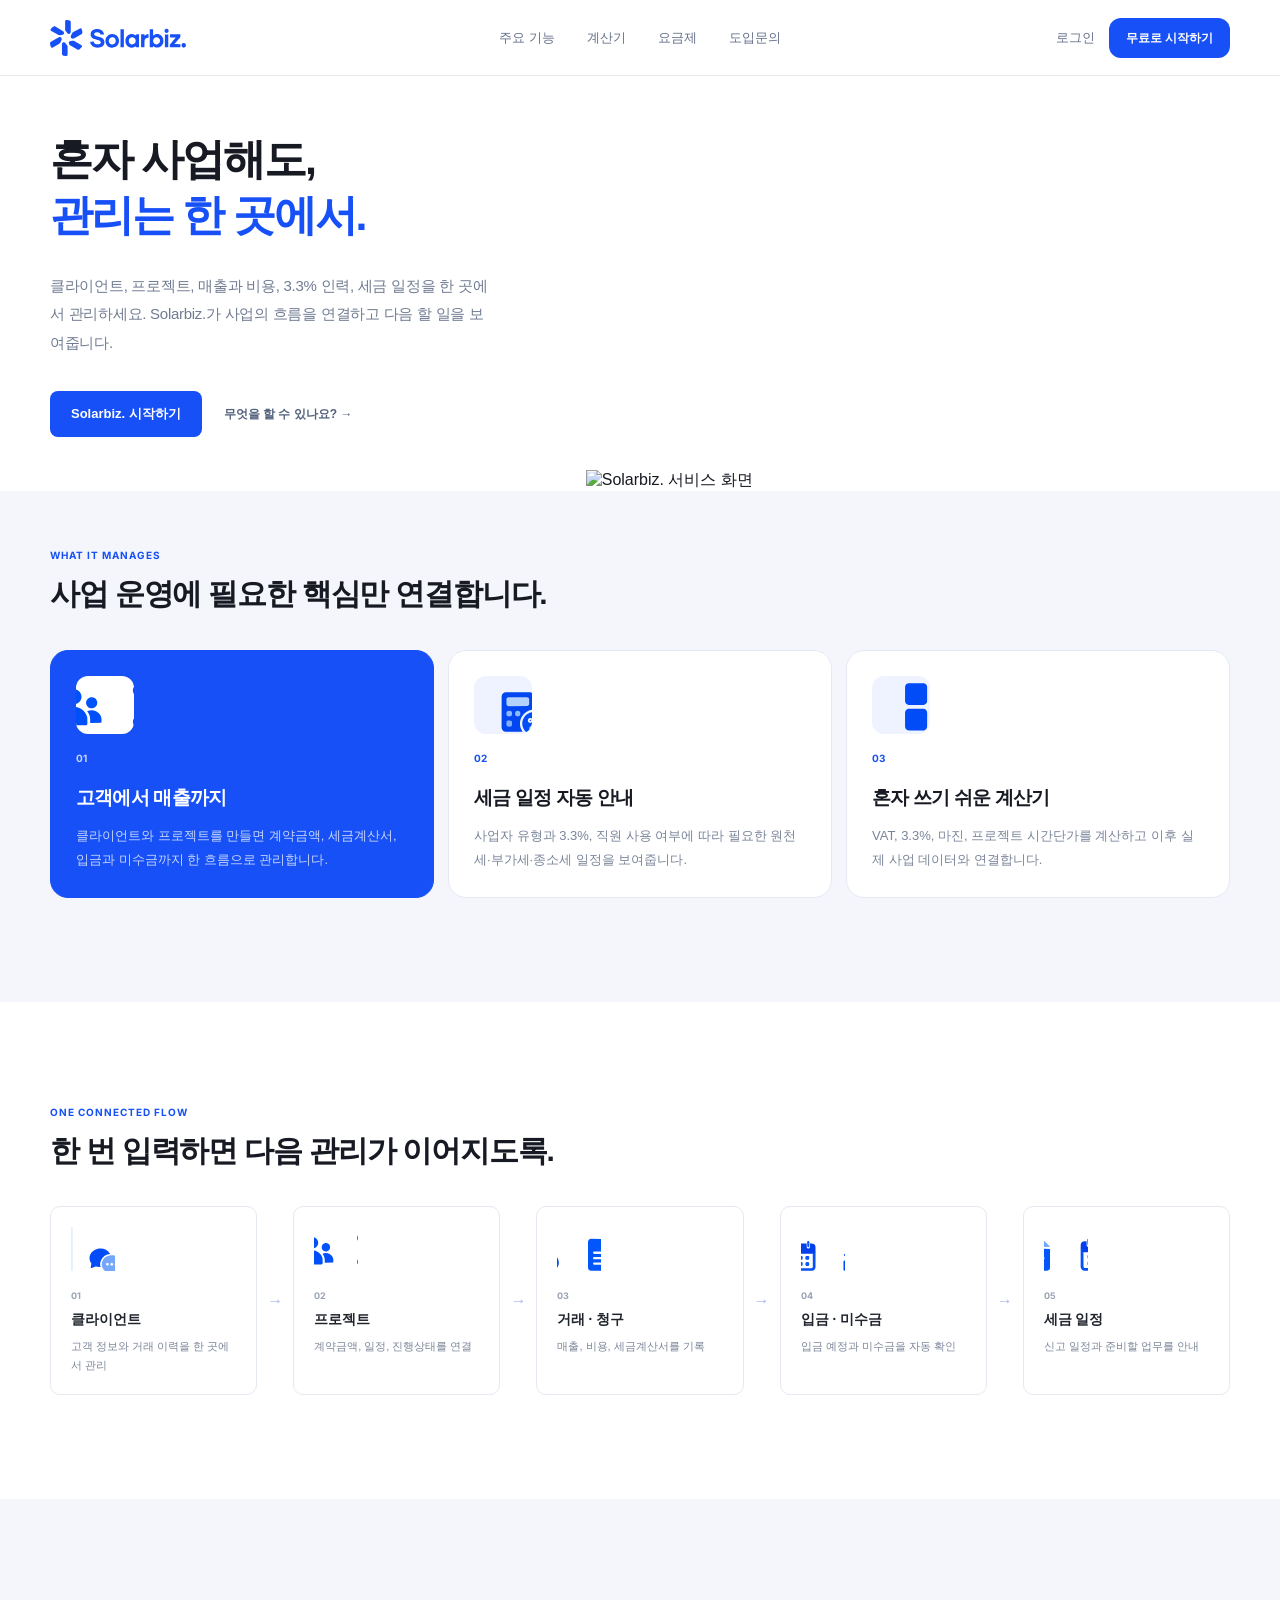
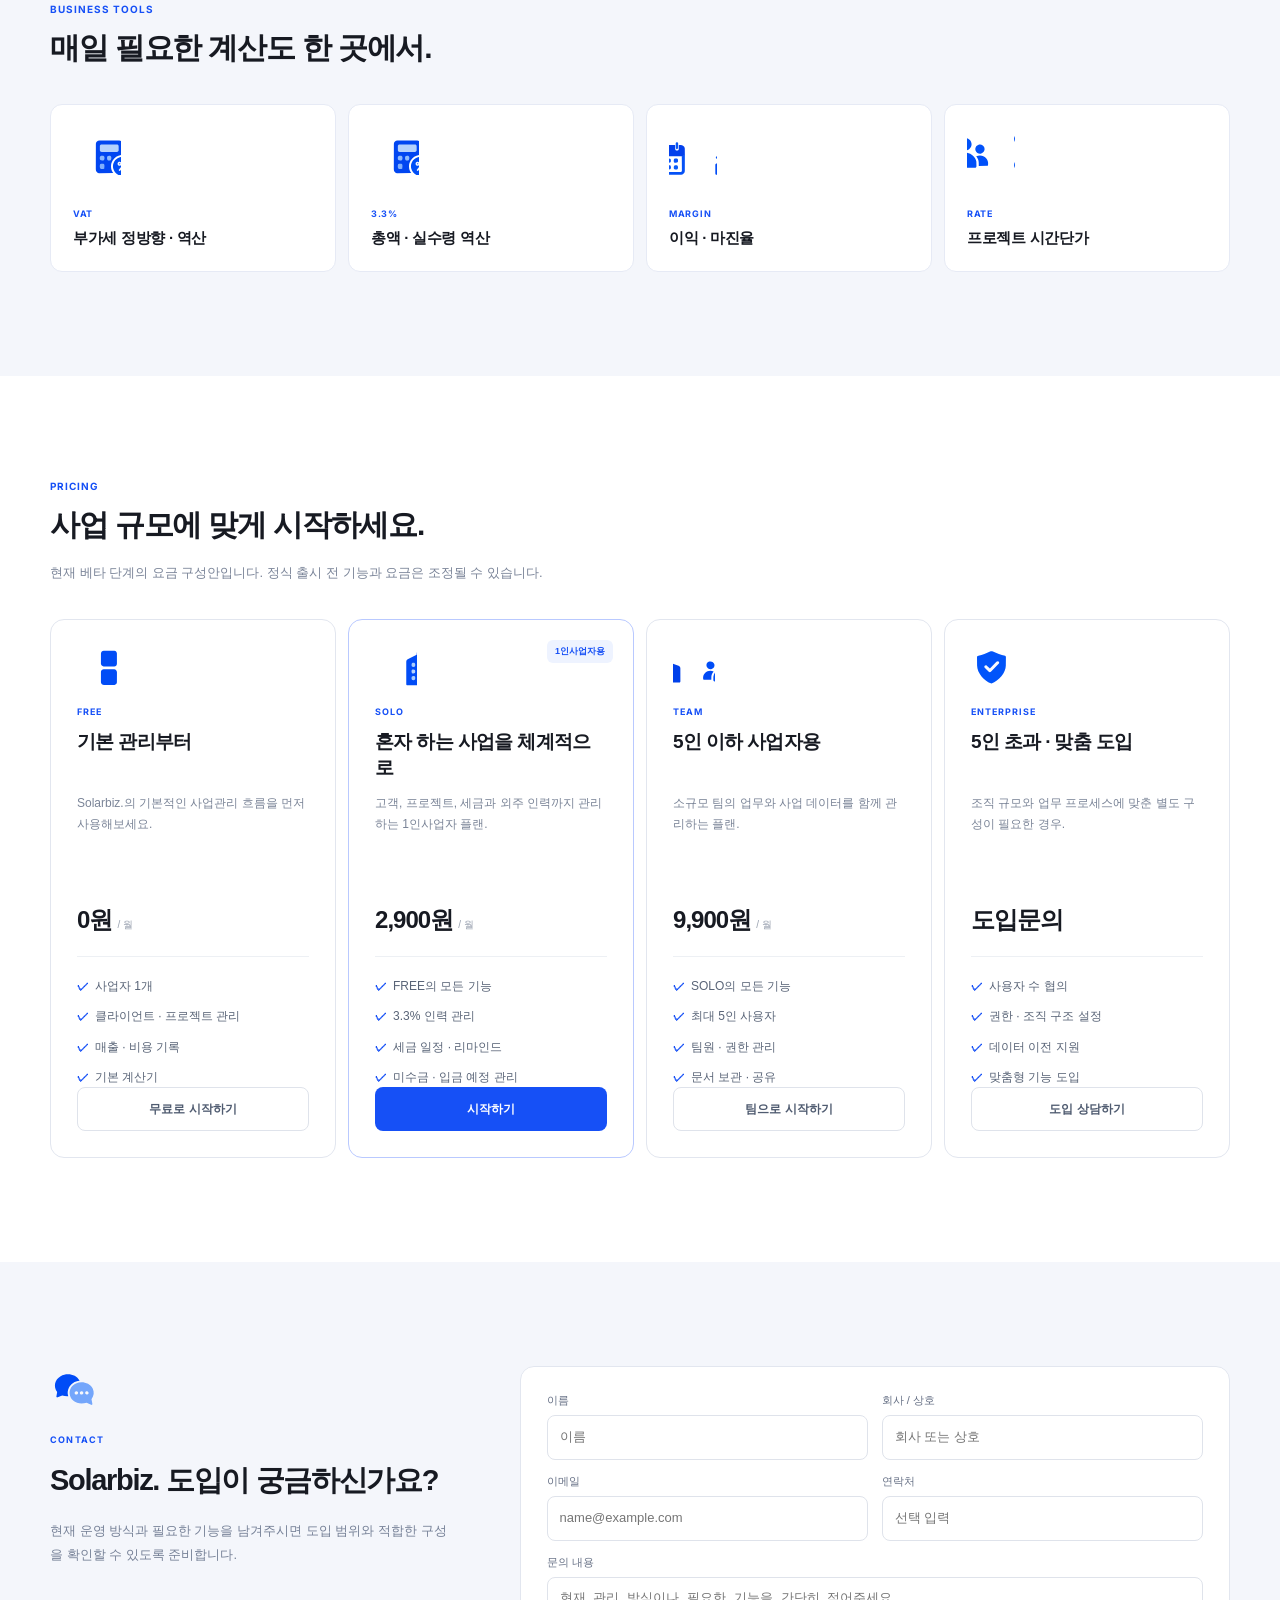
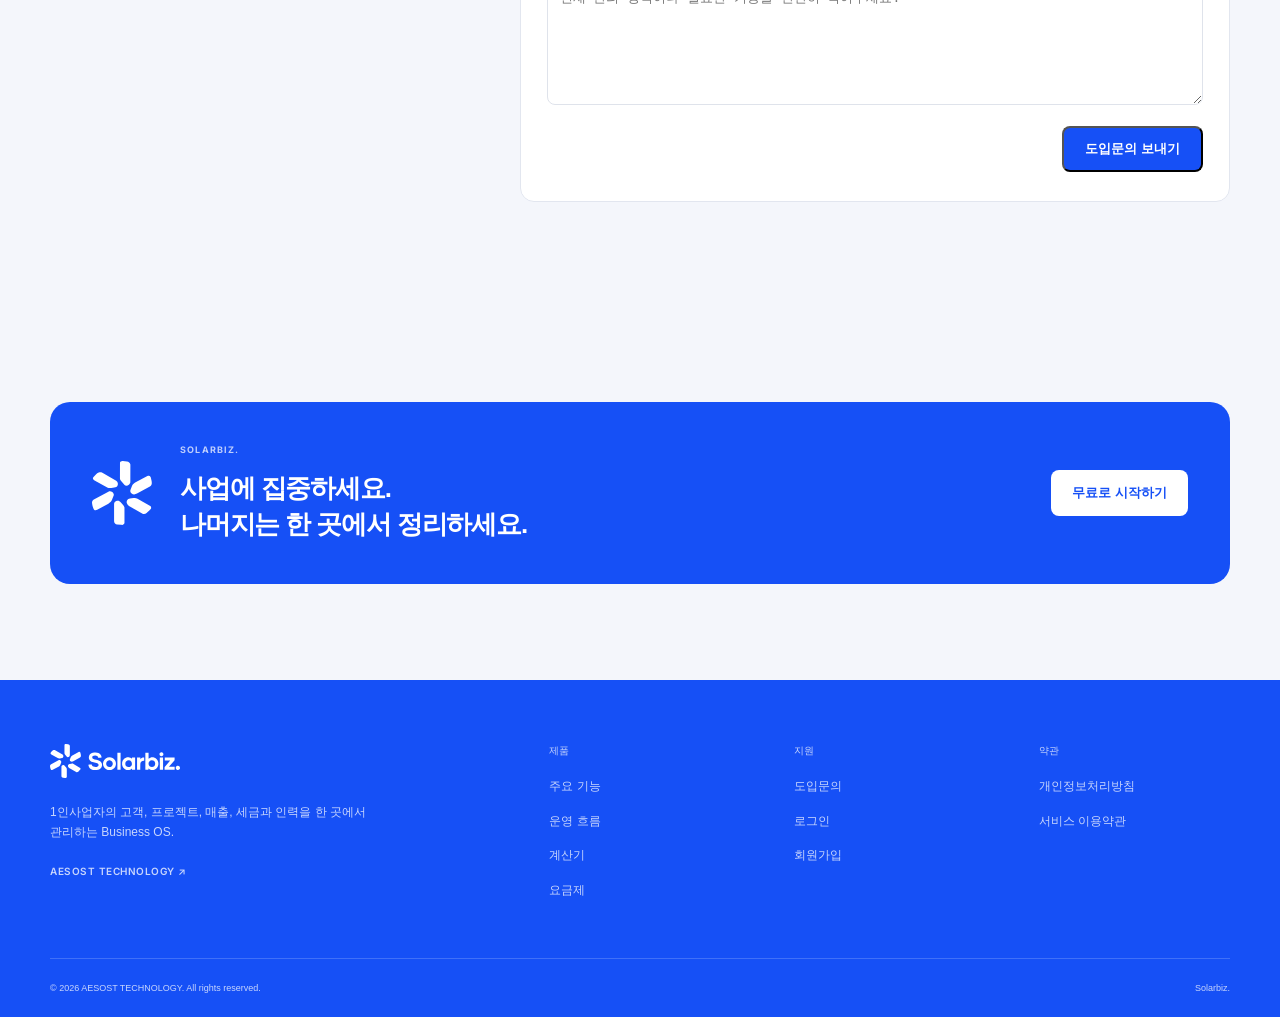
==== commit 87fdf8b1: "brand: complete official icon system on landing" ====
--- a/index.html
+++ b/index.html
@@ -112,6 +112,7 @@
 
       <div class="pricing-grid pricing-grid-four">
         <article class="pricing-card">
+          <img class="pricing-plan-icon" src="./assets/icons/dashboard.svg" alt="">
           <div class="pricing-head">
             <span class="pricing-label">FREE</span>
             <h3>기본 관리부터</h3>
@@ -129,6 +130,7 @@
 
         <article class="pricing-card featured">
           <div class="pricing-badge">1인사업자용</div>
+          <img class="pricing-plan-icon" src="./assets/icons/company.svg" alt="">
           <div class="pricing-head">
             <span class="pricing-label">SOLO</span>
             <h3>혼자 하는 사업을 체계적으로</h3>
@@ -145,6 +147,7 @@
         </article>
 
         <article class="pricing-card">
+          <img class="pricing-plan-icon" src="./assets/icons/team.svg" alt="">
           <div class="pricing-head">
             <span class="pricing-label">TEAM</span>
             <h3>5인 이하 사업자용</h3>
@@ -161,6 +164,7 @@
         </article>
 
         <article class="pricing-card">
+          <img class="pricing-plan-icon" src="./assets/icons/security.svg" alt="">
           <div class="pricing-head">
             <span class="pricing-label">ENTERPRISE</span>
             <h3>5인 초과 · 맞춤 도입</h3>
@@ -181,6 +185,7 @@
 
     <section class="landing-section contact-section" id="contact">
       <div class="contact-copy">
+        <img class="contact-page-icon" src="./assets/icons/client.svg" alt="">
         <p class="landing-kicker">CONTACT</p>
         <h2>Solarbiz. 도입이 궁금하신가요?</h2>
         <p>현재 운영 방식과 필요한 기능을 남겨주시면 도입 범위와 적합한 구성을 확인할 수 있도록 준비합니다.</p>
--- a/styles.css
+++ b/styles.css
@@ -2210,3 +2210,181 @@
     flex-basis:20px;
   }
 }
+
+
+/* Extended landing icon styling */
+.flow-card-icon{
+  width:44px;
+  height:44px;
+  display:grid;
+  place-items:center;
+  margin-bottom:14px;
+}
+.landing-page .flow-card>span{
+  margin-bottom:8px!important;
+}
+.tool-card-icon{
+  width:48px;
+  height:48px;
+  display:grid;
+  place-items:center;
+  margin-bottom:18px;
+}
+.landing-page .landing-tool-grid>div{
+  min-height:168px;
+  display:flex;
+  flex-direction:column;
+}
+.landing-page .landing-tool-grid>div>span{
+  margin-top:auto;
+  margin-bottom:8px;
+}
+
+
+/* Product polish — sync analytics and branded cards */
+.sync-status{
+  position:relative;
+  padding-left:12px;
+  color:#8992a2;
+  font-size:9px;
+  white-space:nowrap;
+}
+.sync-status:before{
+  content:"";
+  position:absolute;
+  left:0;
+  top:50%;
+  width:6px;
+  height:6px;
+  margin-top:-3px;
+  border-radius:50%;
+  background:#b7bec9;
+}
+.sync-status[data-state="ok"]:before{background:#20a36a}
+.sync-status[data-state="saving"]:before{background:#f2a93b}
+.sync-status[data-state="error"]:before{background:#e35c64}
+.sync-status[data-state="local"]:before{background:#8b95a5}
+
+body[data-auth-context="dashboard"] .analytics-metrics{
+  margin-bottom:12px;
+}
+body[data-auth-context="dashboard"] .analytics-list{
+  display:grid;
+  gap:15px;
+}
+body[data-auth-context="dashboard"] .analytics-row>div:first-child{
+  display:flex;
+  align-items:center;
+  justify-content:space-between;
+  gap:16px;
+  margin-bottom:7px;
+}
+body[data-auth-context="dashboard"] .analytics-row strong{
+  font-size:10px;
+}
+body[data-auth-context="dashboard"] .analytics-row span{
+  color:#808999;
+  font:600 10px Inter,sans-serif;
+}
+body[data-auth-context="dashboard"] .analytics-bar{
+  height:6px;
+  overflow:hidden;
+  border-radius:3px;
+  background:#eef1f5;
+}
+body[data-auth-context="dashboard"] .analytics-bar i{
+  display:block;
+  height:100%;
+  min-width:4px;
+  border-radius:3px;
+  background:#1650f6;
+}
+body[data-auth-context="dashboard"] .analytics-summary dl{
+  margin:0;
+  display:grid;
+}
+body[data-auth-context="dashboard"] .analytics-summary dl>div{
+  display:flex;
+  align-items:center;
+  justify-content:space-between;
+  padding:10px 0;
+  border-bottom:1px solid #eef0f4;
+}
+body[data-auth-context="dashboard"] .analytics-summary dl>div:last-child{
+  border-bottom:0;
+}
+body[data-auth-context="dashboard"] .analytics-summary dt{
+  color:#7b8495;
+  font-size:10px;
+}
+body[data-auth-context="dashboard"] .analytics-summary dd{
+  margin:0;
+  font:700 12px Inter,sans-serif;
+}
+body[data-auth-context="dashboard"] .analytics-tip{
+  margin:0;
+  color:#707a8d;
+  font-size:10px;
+  line-height:1.8;
+}
+
+/* Branded public cards */
+.marketing-icon{
+  width:46px;
+  height:46px;
+  object-fit:contain;
+  display:block;
+  margin-bottom:18px;
+}
+.pricing-plan-icon{
+  width:42px;
+  height:42px;
+  object-fit:contain;
+  display:block;
+  margin-bottom:18px;
+}
+.public-calc-icon{
+  width:44px;
+  height:44px;
+  object-fit:contain;
+  display:block;
+}
+.contact-page-icon{
+  width:48px;
+  height:48px;
+  object-fit:contain;
+  display:block;
+  margin-bottom:20px;
+}
+.pricing-card,
+.feature-detail,
+.public-calc-card,
+.contact-form,
+.contact-page-note{
+  transition:border-color .16s ease,background .16s ease,transform .16s ease;
+}
+.pricing-card:hover,
+.feature-detail:hover,
+.public-calc-card:hover{
+  border-color:#cbd6fb;
+}
+.pricing-card.featured:hover{
+  border-color:#9eb4ff;
+}
+.marketing-page a,
+.landing-page a,
+button{
+  -webkit-tap-highlight-color:transparent;
+}
+.marketing-page a:focus-visible,
+.landing-page a:focus-visible,
+button:focus-visible,
+input:focus-visible,
+select:focus-visible,
+textarea:focus-visible{
+  outline:2px solid rgba(22,80,246,.42);
+  outline-offset:2px;
+}
+@media(max-width:700px){
+  .sync-status{display:none}
+}
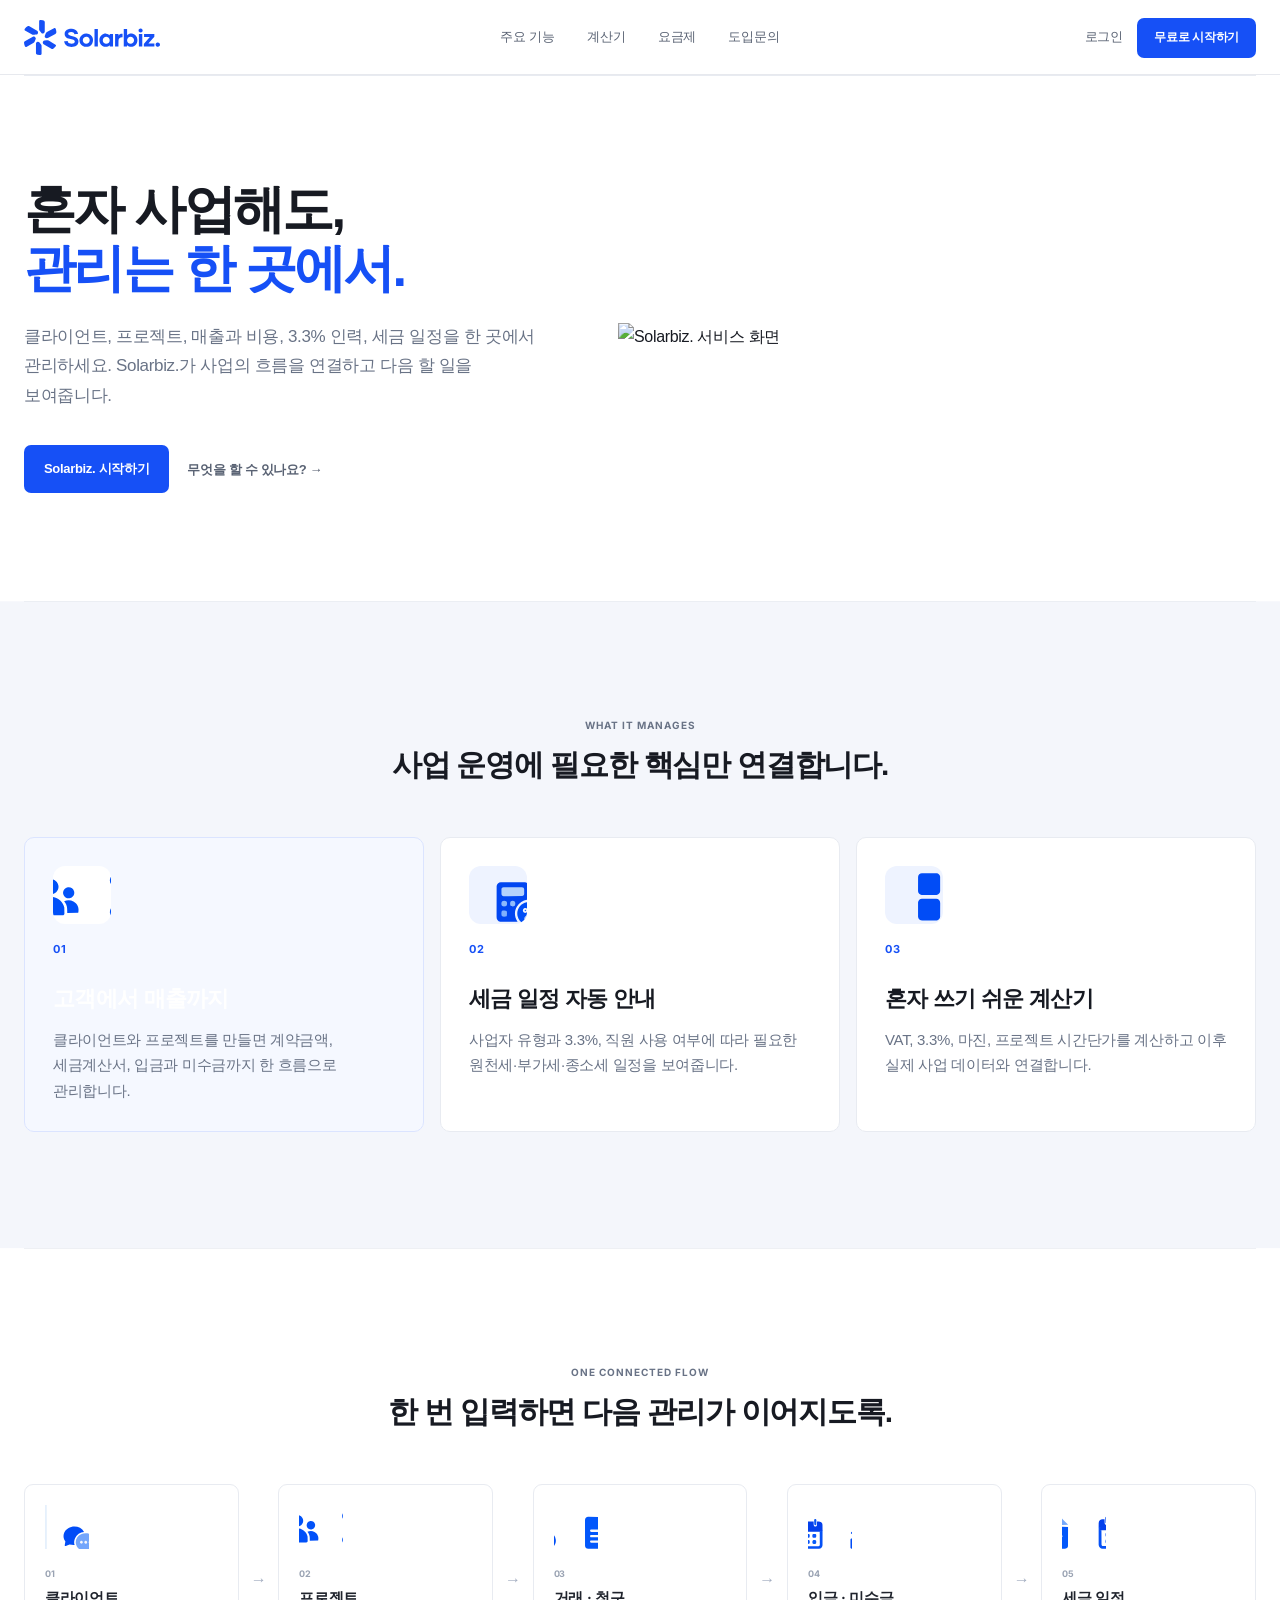
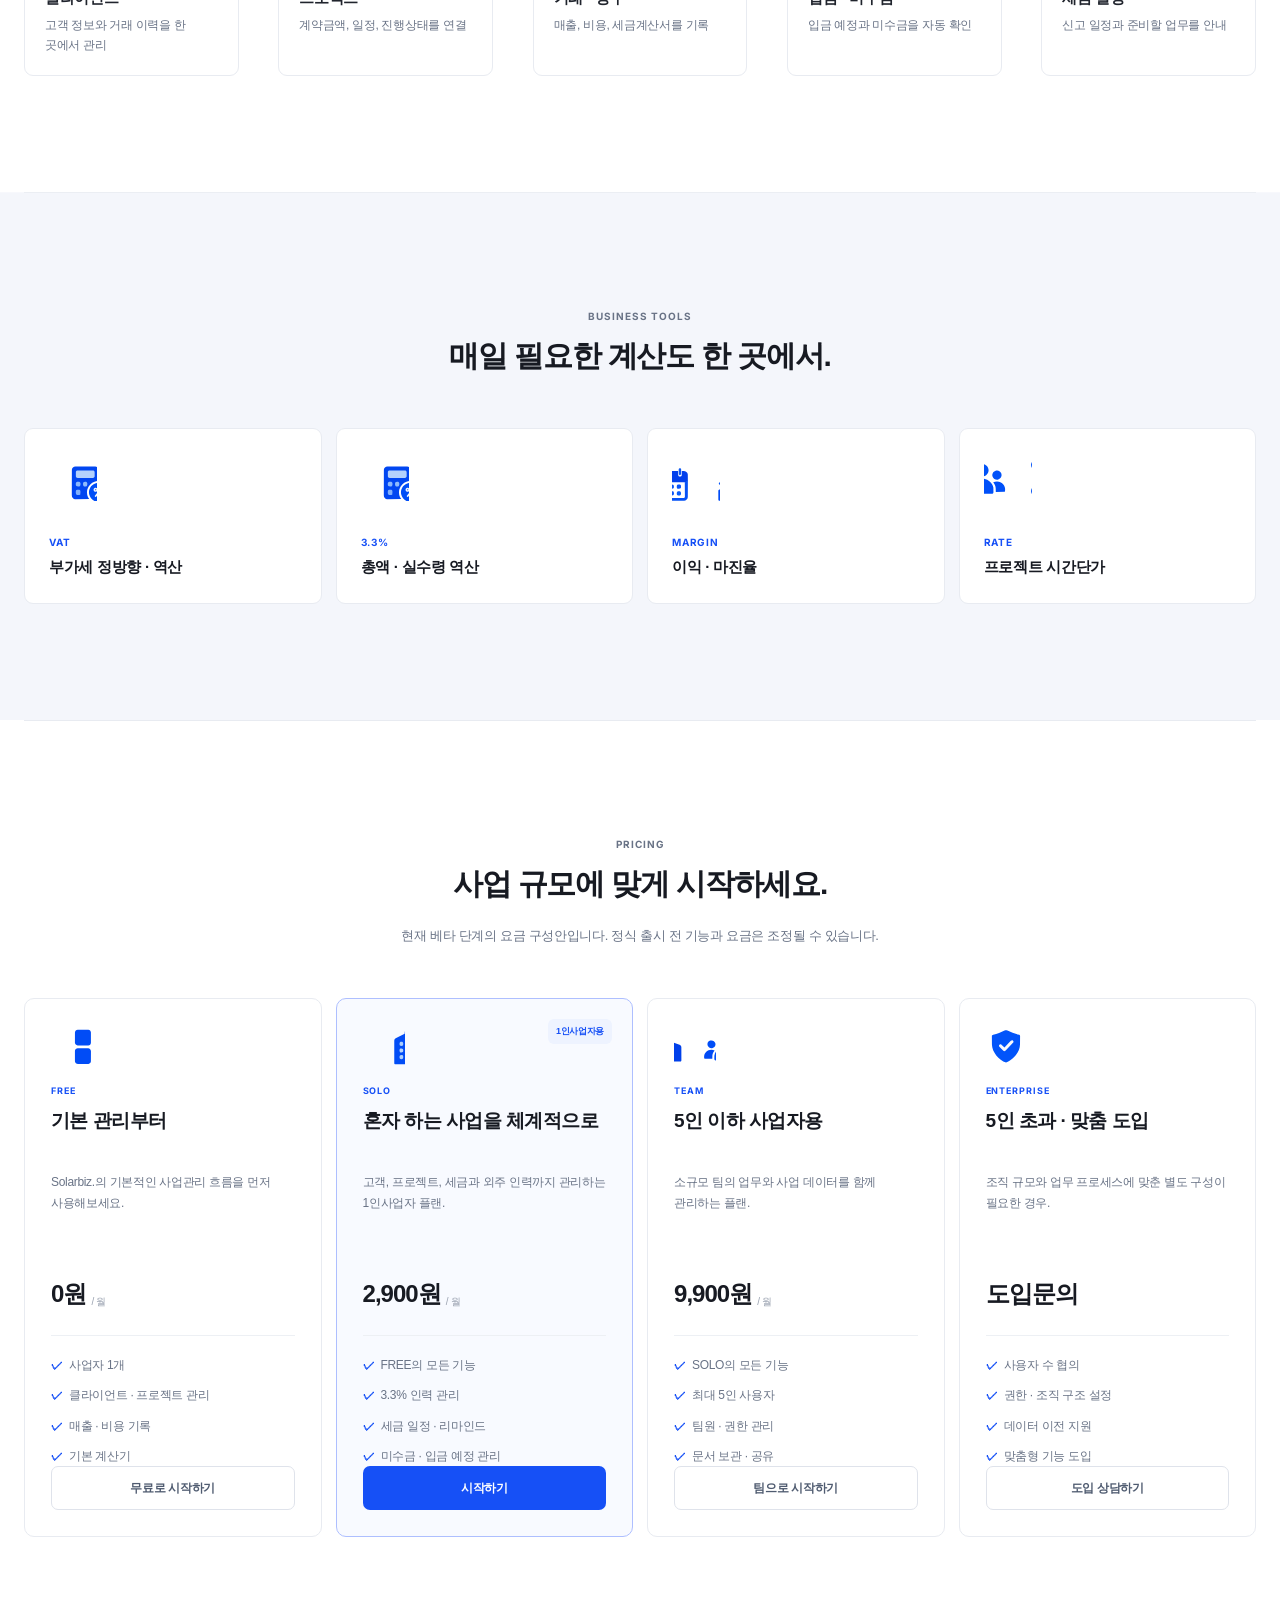
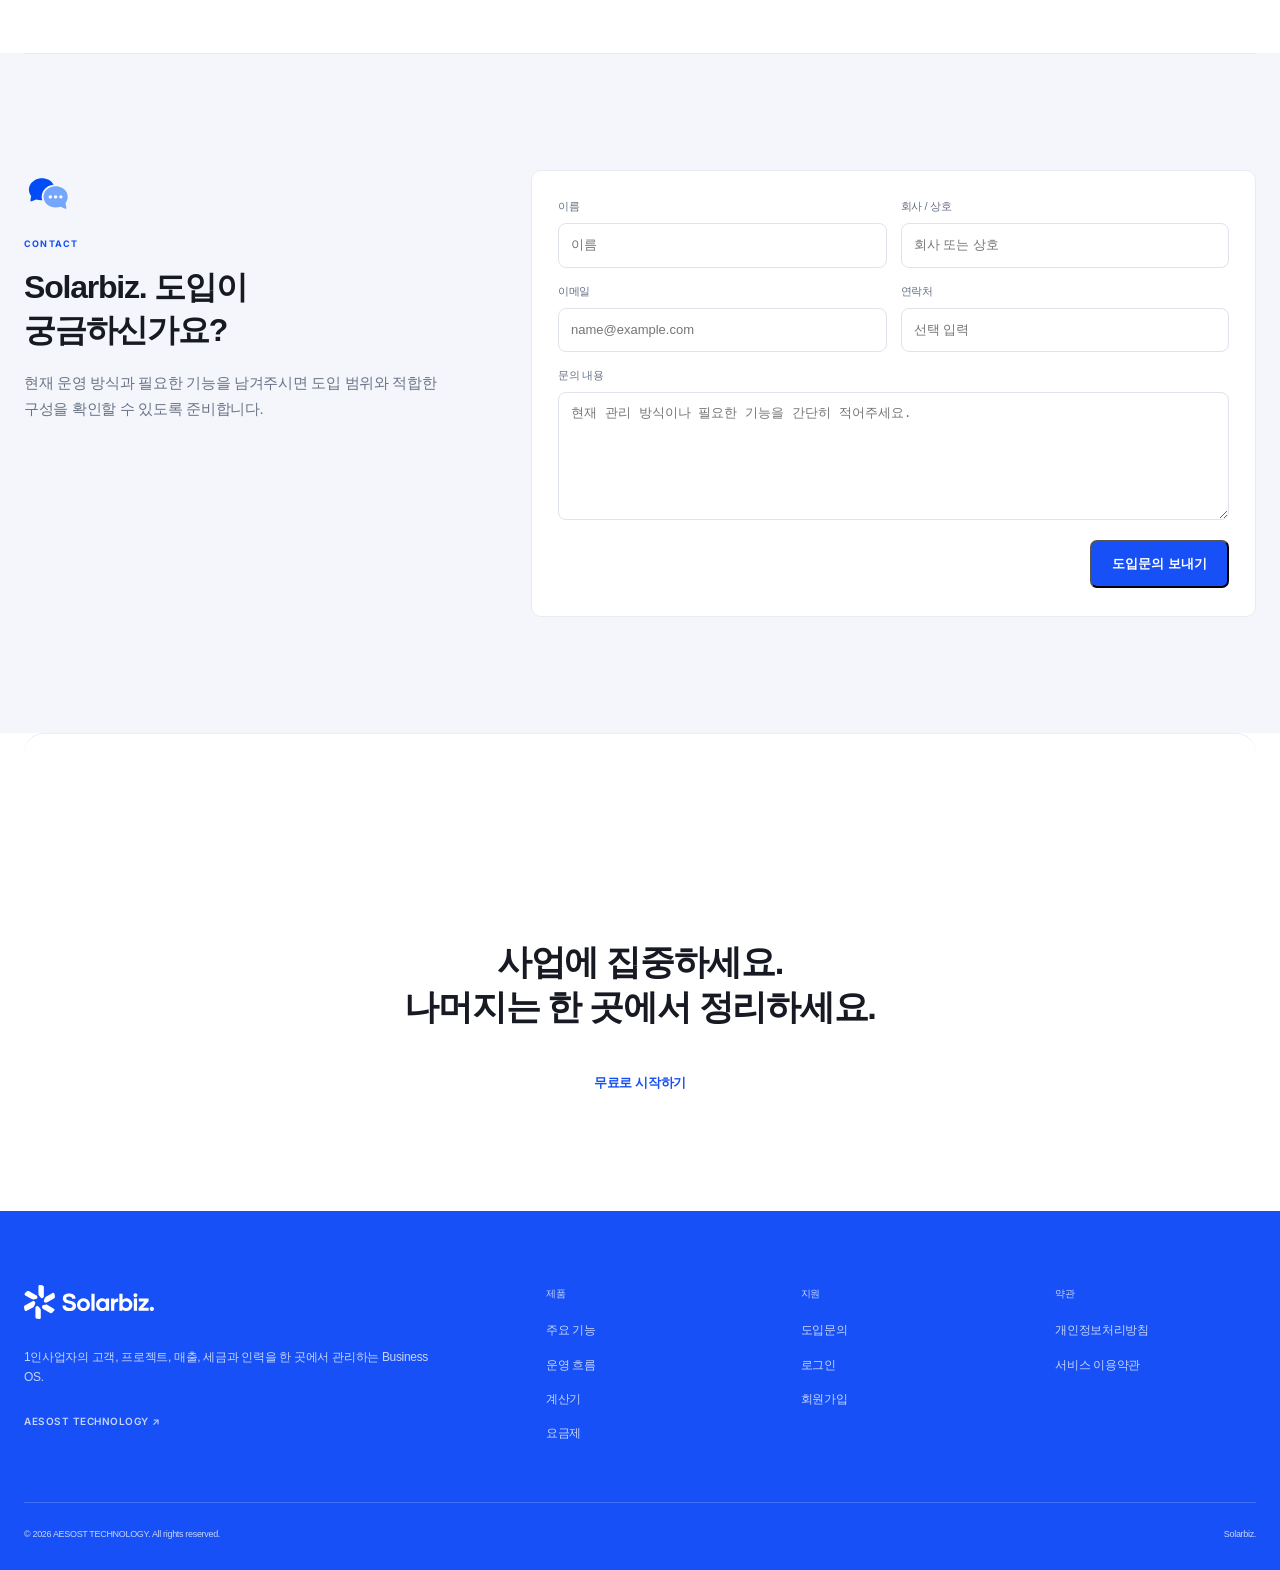
==== commit 51bfeafc: "Apply shared marketing layout to index.html" ====
--- a/index.html
+++ b/index.html
@@ -11,6 +11,7 @@
   <link rel="stylesheet" as="style" crossorigin href="https://cdn.jsdelivr.net/gh/orioncactus/pretendard/dist/web/static/pretendard.css">
   <link rel="icon" type="image/svg+xml" href="./assets/solarbiz-symbol.svg" />
   <link rel="stylesheet" href="./styles.css" />
+  <link rel="stylesheet" href="./marketing-system.css?v=20260921-1" />
 </head>
 <body class="landing-page">
   <header class="landing-header">
--- a/marketing-system.css
+++ b/marketing-system.css
@@ -0,0 +1,925 @@
+/* Solarbiz. public marketing system
+   Manyfast-inspired hierarchy / 2026-09-21
+   Public pages only. Dashboard/product UI remains untouched. */
+
+:root{
+  --marketing-max:1240px;
+  --marketing-text:780px;
+  --marketing-header:72px;
+  --marketing-section:116px;
+  --marketing-section-mobile:72px;
+  --marketing-line:#e8ebf1;
+  --marketing-soft:#f7f8fb;
+  --marketing-text-main:#171a22;
+  --marketing-text-sub:#697386;
+  --marketing-muted:#9098a8;
+}
+
+/* ---------------------------------------------------------
+   Public page foundation
+--------------------------------------------------------- */
+.landing-page,
+.marketing-page,
+.legal-page,
+.auth-pending.subpage-body{
+  background:#fff;
+  color:var(--marketing-text-main);
+  font-family:Pretendard,-apple-system,BlinkMacSystemFont,"Segoe UI",sans-serif;
+  font-size:16px;
+  font-weight:400;
+  line-height:1.72;
+  letter-spacing:-.02em;
+  word-break:keep-all;
+  -webkit-font-smoothing:antialiased;
+  text-rendering:optimizeLegibility;
+}
+
+.landing-page main,
+.marketing-page main{
+  display:block;
+}
+
+/* ---------------------------------------------------------
+   Header
+--------------------------------------------------------- */
+.landing-header,
+.subpage-header{
+  position:sticky;
+  top:0;
+  z-index:80;
+  width:min(calc(100% - 48px),var(--marketing-max));
+  height:var(--marketing-header);
+  margin:0 auto;
+  display:grid;
+  grid-template-columns:1fr auto 1fr;
+  align-items:center;
+  gap:28px;
+  background:rgba(255,255,255,.96);
+  border-bottom:1px solid var(--marketing-line);
+  backdrop-filter:blur(16px);
+}
+
+.landing-brand img,
+.subpage-brand img{
+  width:126px;
+  height:auto;
+  display:block;
+}
+
+.landing-nav,
+.subpage-nav{
+  display:flex;
+  align-items:center;
+  justify-content:center;
+  gap:28px;
+}
+
+.landing-nav a,
+.subpage-nav a,
+.landing-login,
+.subpage-actions>a:not(.subpage-start){
+  color:#596273;
+  font-size:13px;
+  font-weight:550;
+  line-height:1.4;
+  letter-spacing:-.01em;
+  text-decoration:none;
+}
+
+.landing-nav a:hover,
+.subpage-nav a:hover,
+.landing-login:hover,
+.subpage-actions>a:not(.subpage-start):hover,
+.subpage-nav a.active{
+  color:var(--marketing-text-main);
+}
+
+.landing-actions,
+.subpage-actions{
+  justify-self:end;
+  display:flex;
+  align-items:center;
+  gap:14px;
+}
+
+.landing-cta-small,
+.subpage-start{
+  min-height:38px;
+  display:inline-flex;
+  align-items:center;
+  justify-content:center;
+  padding:0 15px;
+  border-radius:7px;
+  background:var(--accent);
+  color:#fff!important;
+  font-size:12px;
+  font-weight:650;
+  text-decoration:none;
+}
+
+/* ---------------------------------------------------------
+   Shared public typography
+--------------------------------------------------------- */
+.landing-kicker{
+  margin:0 0 16px;
+  color:var(--accent);
+  font:700 11px/1.4 Inter,Pretendard,sans-serif;
+  letter-spacing:.11em;
+  text-transform:uppercase;
+}
+
+.landing-section-head h2,
+.marketing-head h2,
+.marketing-cta h2,
+.landing-final h2,
+.contact-copy h2{
+  color:var(--marketing-text-main);
+  font-weight:650;
+  letter-spacing:-.038em;
+}
+
+.landing-section-head p,
+.marketing-head p,
+.marketing-hero>p:last-child,
+.landing-section-copy,
+.contact-copy>p:last-child{
+  color:var(--marketing-text-sub);
+}
+
+/* ---------------------------------------------------------
+   Landing hero
+--------------------------------------------------------- */
+.landing-page .landing-hero{
+  width:min(calc(100% - 48px),var(--marketing-max));
+  margin:0 auto;
+  padding:104px 0 108px!important;
+  display:grid;
+  grid-template-columns:minmax(0,.9fr) minmax(460px,1.1fr);
+  gap:72px;
+  align-items:center!important;
+}
+
+.landing-page .landing-hero-copy{
+  max-width:620px;
+  align-self:center;
+  padding-bottom:0!important;
+}
+
+.landing-page .landing-hero h1{
+  max-width:620px;
+  margin:0;
+  color:var(--marketing-text-main);
+  font-size:clamp(42px,4.1vw,56px);
+  font-weight:660;
+  line-height:1.12;
+  letter-spacing:-.052em;
+}
+
+.landing-page .landing-hero h1 span{
+  color:var(--accent);
+}
+
+.landing-page .landing-lead{
+  max-width:600px;
+  margin:24px 0 0;
+  color:var(--marketing-text-sub);
+  font-size:17px;
+  line-height:1.76;
+  letter-spacing:-.02em;
+}
+
+.landing-page .landing-hero-actions{
+  display:flex;
+  flex-wrap:wrap;
+  align-items:center;
+  gap:18px;
+  margin-top:34px;
+}
+
+.landing-page .landing-cta{
+  min-height:48px;
+  padding:0 20px;
+  border-radius:7px;
+  font-size:13px;
+  font-weight:650;
+}
+
+.landing-page .landing-text-link{
+  color:#596273;
+  font-size:13px;
+  font-weight:600;
+}
+
+.landing-page .landing-hero-visual{
+  min-width:0;
+  align-self:center!important;
+  justify-content:center!important;
+  overflow:hidden!important;
+  border:1px solid var(--marketing-line);
+  border-radius:14px;
+  background:#f5f7fb;
+}
+
+.landing-page .landing-hero-visual img{
+  width:100%!important;
+  max-width:100%!important;
+  max-height:none!important;
+  margin:0!important;
+  display:block;
+  object-fit:cover!important;
+  object-position:center!important;
+}
+
+/* ---------------------------------------------------------
+   Landing section rhythm
+--------------------------------------------------------- */
+.landing-page .landing-section{
+  width:min(calc(100% - 48px),var(--marketing-max));
+  margin:0 auto!important;
+  padding:var(--marketing-section) 0!important;
+  border-top:1px solid var(--marketing-line);
+}
+
+.landing-page #features{
+  padding-top:var(--marketing-section)!important;
+}
+
+.landing-section-head{
+  max-width:860px!important;
+  margin:0 auto 50px!important;
+  text-align:center;
+}
+
+.landing-section-head .landing-kicker{
+  text-align:center;
+}
+
+.landing-section-head h2{
+  max-width:780px;
+  margin:0 auto;
+  font-size:clamp(30px,2.7vw,38px);
+  line-height:1.3;
+}
+
+.landing-section-copy{
+  max-width:680px;
+  margin:18px auto 0!important;
+  font-size:16px;
+  line-height:1.72;
+  text-align:center;
+}
+
+/* feature cards */
+.landing-feature-grid{
+  gap:16px!important;
+}
+
+.landing-feature-card{
+  min-height:280px!important;
+  padding:28px!important;
+  border:1px solid var(--marketing-line)!important;
+  border-radius:10px!important;
+  background:#fff!important;
+  box-shadow:none!important;
+}
+
+.landing-feature-card.feature-primary{
+  background:#f5f8ff!important;
+  border-color:#dbe4ff!important;
+}
+
+.landing-feature-card>span{
+  color:var(--accent)!important;
+  font:700 11px Inter,sans-serif!important;
+  letter-spacing:.08em;
+}
+
+.landing-feature-card h3{
+  margin-top:28px!important;
+  font-size:22px!important;
+  font-weight:640!important;
+  line-height:1.4!important;
+  letter-spacing:-.032em!important;
+}
+
+.landing-feature-card p{
+  max-width:360px;
+  color:var(--marketing-text-sub)!important;
+  font-size:15px!important;
+  line-height:1.7!important;
+}
+
+/* connected flow */
+.landing-flow-section{
+  background:#fff!important;
+}
+
+.landing-flow{
+  gap:12px!important;
+}
+
+.flow-card{
+  min-height:170px!important;
+  padding:20px!important;
+  border:1px solid var(--marketing-line)!important;
+  border-radius:9px!important;
+  background:#fff!important;
+  box-shadow:none!important;
+}
+
+.flow-card b{
+  font-size:15px!important;
+  font-weight:640!important;
+}
+
+.flow-card p{
+  color:var(--marketing-text-sub)!important;
+  font-size:12px!important;
+  line-height:1.65!important;
+}
+
+.landing-flow>i{
+  color:#a4aec1!important;
+}
+
+/* tools */
+.landing-tool-grid{
+  gap:14px!important;
+}
+
+.landing-page .landing-tool-grid>div{
+  min-height:176px!important;
+  padding:24px!important;
+  border:1px solid var(--marketing-line)!important;
+  border-radius:9px!important;
+  background:#fff!important;
+  box-shadow:none!important;
+}
+
+.landing-page .landing-tool-grid>div>span{
+  color:var(--accent)!important;
+  font:700 10px Inter,sans-serif!important;
+  letter-spacing:.08em;
+}
+
+.landing-page .landing-tool-grid strong{
+  font-size:15px!important;
+  font-weight:630!important;
+}
+
+/* pricing */
+.landing-pricing-section{
+  background:#fff!important;
+}
+
+.pricing-grid{
+  gap:14px!important;
+}
+
+.pricing-card{
+  border:1px solid var(--marketing-line)!important;
+  border-radius:10px!important;
+  box-shadow:none!important;
+  background:#fff!important;
+}
+
+.pricing-card.featured{
+  border-color:#aebfff!important;
+  background:#f8faff!important;
+}
+
+.pricing-card h3{
+  font-weight:640!important;
+  letter-spacing:-.028em!important;
+}
+
+.pricing-card p,
+.pricing-card li{
+  color:var(--marketing-text-sub)!important;
+}
+
+.pricing-button,
+.landing-page .pricing-button{
+  border-radius:7px!important;
+}
+
+/* landing contact */
+.landing-page .contact-section{
+  display:grid;
+  grid-template-columns:minmax(0,.75fr) minmax(460px,1.25fr);
+  gap:72px;
+  align-items:start;
+}
+
+.landing-page .contact-copy{
+  max-width:430px;
+}
+
+.landing-page .contact-copy h2{
+  margin:14px 0 0;
+  font-size:32px;
+  line-height:1.35;
+}
+
+.landing-page .contact-copy>p:last-child{
+  margin:18px 0 0;
+  font-size:15px;
+  line-height:1.72;
+}
+
+.contact-form{
+  border:1px solid var(--marketing-line)!important;
+  border-radius:10px!important;
+  background:#fff!important;
+  box-shadow:none!important;
+}
+
+/* final CTA */
+.landing-final{
+  width:min(calc(100% - 48px),var(--marketing-max))!important;
+  margin:0 auto!important;
+  padding:104px 0!important;
+  display:flex!important;
+  flex-direction:column!important;
+  align-items:center!important;
+  justify-content:center!important;
+  gap:28px!important;
+  border-top:1px solid var(--marketing-line);
+  text-align:center!important;
+  background:#fff!important;
+}
+
+.landing-final>img{
+  width:46px!important;
+  height:46px!important;
+}
+
+.landing-final h2{
+  max-width:760px;
+  margin:0 auto;
+  font-size:clamp(30px,2.7vw,38px)!important;
+  line-height:1.32!important;
+}
+
+.landing-final .landing-cta{
+  min-height:48px;
+  border-radius:7px;
+}
+
+/* ---------------------------------------------------------
+   Marketing subpages
+--------------------------------------------------------- */
+.marketing-main{
+  min-height:calc(100vh - var(--marketing-header));
+}
+
+.marketing-hero{
+  width:min(calc(100% - 48px),900px)!important;
+  margin:0 auto!important;
+  padding:104px 0 98px!important;
+  text-align:center;
+}
+
+.marketing-hero.compact{
+  padding-bottom:88px!important;
+}
+
+.marketing-hero .landing-kicker{
+  text-align:center;
+}
+
+.marketing-hero h1{
+  max-width:780px!important;
+  margin:0 auto!important;
+  color:var(--marketing-text-main);
+  font-size:clamp(34px,3vw,42px)!important;
+  font-weight:650;
+  line-height:1.28!important;
+  letter-spacing:-.042em!important;
+  text-align:center;
+}
+
+.marketing-hero>p:last-child{
+  max-width:680px!important;
+  margin:22px auto 0!important;
+  font-size:16px!important;
+  line-height:1.74!important;
+  text-align:center;
+}
+
+.marketing-band{
+  padding:var(--marketing-section) max(24px,calc((100% - var(--marketing-max))/2))!important;
+  border-top:1px solid var(--marketing-line);
+  background:#fff!important;
+}
+
+.marketing-band.soft{
+  background:var(--marketing-soft)!important;
+}
+
+.marketing-head{
+  max-width:820px!important;
+  margin:0 auto 48px!important;
+  text-align:center;
+}
+
+.marketing-head .landing-kicker{
+  text-align:center;
+}
+
+.marketing-head h2{
+  max-width:760px;
+  margin:0 auto!important;
+  font-size:clamp(28px,2.3vw,34px)!important;
+  line-height:1.34!important;
+}
+
+.marketing-grid.two{
+  gap:16px!important;
+}
+
+.feature-detail{
+  min-height:250px!important;
+  padding:28px!important;
+  border:1px solid var(--marketing-line)!important;
+  border-radius:10px!important;
+  background:#fff!important;
+  box-shadow:none!important;
+}
+
+.feature-detail h2{
+  margin-top:30px!important;
+  font-size:21px!important;
+  font-weight:640!important;
+  line-height:1.4!important;
+}
+
+.feature-detail p{
+  color:var(--marketing-text-sub)!important;
+  font-size:14px!important;
+  line-height:1.72!important;
+}
+
+.marketing-flow{
+  gap:12px!important;
+}
+
+.marketing-flow>div{
+  min-height:144px!important;
+  padding:20px!important;
+  border:1px solid var(--marketing-line)!important;
+  border-radius:9px!important;
+  background:#fff!important;
+}
+
+.marketing-flow strong{
+  font-size:14px!important;
+  font-weight:650!important;
+}
+
+.marketing-flow span{
+  color:var(--marketing-text-sub)!important;
+  font-size:11px!important;
+}
+
+.tool-detail-grid{
+  gap:14px!important;
+}
+
+.tool-detail-grid>div{
+  min-height:178px!important;
+  padding:24px!important;
+  border:1px solid var(--marketing-line)!important;
+  border-radius:9px!important;
+}
+
+.tool-detail-grid strong{
+  font-size:15px!important;
+  font-weight:630!important;
+}
+
+.tool-detail-grid p{
+  color:var(--marketing-text-sub)!important;
+  font-size:11px!important;
+  line-height:1.7!important;
+}
+
+/* public calculators */
+.public-calculator-band{
+  padding-top:var(--marketing-section)!important;
+  padding-bottom:var(--marketing-section)!important;
+}
+
+.public-calculator-grid{
+  width:min(960px,100%)!important;
+  gap:18px!important;
+}
+
+.public-calc-card{
+  padding:30px!important;
+  border:1px solid var(--marketing-line)!important;
+  border-radius:10px!important;
+  box-shadow:none!important;
+}
+
+.public-calc-head h2{
+  font-size:20px!important;
+  font-weight:640!important;
+}
+
+.public-money-input,
+.public-results,
+.public-tabs{
+  border-radius:8px!important;
+}
+
+/* contact page preserves an intentional split layout */
+.contact-page-grid{
+  width:min(var(--marketing-max),100%)!important;
+  grid-template-columns:minmax(0,.7fr) minmax(460px,1.3fr)!important;
+  gap:72px!important;
+}
+
+.contact-page-note{
+  max-width:430px;
+}
+
+.contact-page-note h2{
+  font-size:28px!important;
+  font-weight:640!important;
+  line-height:1.4!important;
+}
+
+/* marketing CTA */
+.marketing-cta{
+  width:min(calc(100% - 48px),var(--marketing-max))!important;
+  margin:0 auto!important;
+  padding:96px 0!important;
+  display:flex!important;
+  flex-direction:column!important;
+  align-items:center!important;
+  justify-content:center!important;
+  gap:26px!important;
+  border-radius:0!important;
+  border-top:1px solid var(--marketing-line);
+  background:#fff!important;
+  text-align:center!important;
+}
+
+.marketing-cta .landing-kicker{
+  text-align:center;
+}
+
+.marketing-cta h2{
+  max-width:760px;
+  margin:0 auto!important;
+  font-size:clamp(28px,2.3vw,34px)!important;
+  line-height:1.34!important;
+}
+
+/* ---------------------------------------------------------
+   Legal / login header consistency
+--------------------------------------------------------- */
+.legal-shell{
+  width:min(calc(100% - 48px),900px)!important;
+  margin:0 auto!important;
+  padding:96px 0 120px!important;
+}
+
+.legal-content{
+  max-width:760px!important;
+}
+
+.legal-content h1{
+  font-size:38px!important;
+  font-weight:650!important;
+  line-height:1.3!important;
+  letter-spacing:-.04em!important;
+}
+
+.auth-pending.subpage-body .auth-gate{
+  min-height:calc(100vh - var(--marketing-header));
+}
+
+/* ---------------------------------------------------------
+   Footer
+--------------------------------------------------------- */
+.landing-page .site-footer,
+.marketing-page .site-footer{
+  margin-top:0!important;
+  padding:74px 0 28px!important;
+}
+
+.site-footer-inner,
+.footer-bottom{
+  width:min(calc(100% - 48px),var(--marketing-max))!important;
+  margin-inline:auto!important;
+}
+
+.site-footer-inner{
+  gap:54px!important;
+}
+
+.footer-brand p{
+  max-width:420px!important;
+  line-height:1.7!important;
+}
+
+.footer-column a{
+  line-height:1.7!important;
+}
+
+/* ---------------------------------------------------------
+   Responsive
+--------------------------------------------------------- */
+@media(max-width:980px){
+  .landing-header,
+  .subpage-header{
+    width:min(calc(100% - 40px),var(--marketing-max));
+    grid-template-columns:1fr auto;
+  }
+  .landing-nav,
+  .subpage-nav{
+    display:none!important;
+  }
+
+  .landing-page .landing-hero{
+    width:min(calc(100% - 40px),var(--marketing-max));
+    grid-template-columns:1fr;
+    gap:48px;
+    padding:84px 0 90px!important;
+  }
+  .landing-page .landing-hero-copy{
+    max-width:720px;
+  }
+  .landing-page .landing-hero-visual{
+    max-width:900px;
+  }
+
+  .landing-page .contact-section,
+  .contact-page-grid{
+    grid-template-columns:1fr!important;
+    gap:46px!important;
+  }
+
+  .landing-page .contact-copy,
+  .contact-page-note{
+    max-width:680px;
+  }
+}
+
+@media(max-width:760px){
+  :root{
+    --marketing-header:66px;
+    --marketing-section:var(--marketing-section-mobile);
+  }
+
+  .landing-page,
+  .marketing-page,
+  .legal-page,
+  .auth-pending.subpage-body{
+    font-size:16px;
+  }
+
+  .landing-header,
+  .subpage-header{
+    width:calc(100% - 32px);
+    height:var(--marketing-header);
+    gap:14px;
+  }
+
+  .landing-brand img,
+  .subpage-brand img{
+    width:110px;
+  }
+
+  .landing-actions,
+  .subpage-actions{
+    gap:8px;
+  }
+
+  .landing-login,
+  .subpage-actions>a:not(.subpage-start){
+    display:none!important;
+  }
+
+  .landing-cta-small,
+  .subpage-start{
+    min-height:36px;
+    padding:0 12px;
+    font-size:11px;
+  }
+
+  .landing-page .landing-hero{
+    width:calc(100% - 32px);
+    padding:64px 0 68px!important;
+    gap:36px;
+  }
+
+  .landing-page .landing-hero h1{
+    font-size:clamp(36px,10vw,44px);
+    line-height:1.15;
+  }
+
+  .landing-page .landing-lead{
+    margin-top:20px;
+    font-size:16px;
+  }
+
+  .landing-page .landing-section{
+    width:calc(100% - 32px);
+    padding:72px 0!important;
+  }
+
+  .landing-page #features{
+    padding-top:72px!important;
+  }
+
+  .landing-section-head{
+    margin-bottom:36px!important;
+  }
+
+  .landing-section-head h2{
+    font-size:29px;
+  }
+
+  .landing-feature-grid,
+  .landing-tool-grid{
+    grid-template-columns:1fr!important;
+  }
+
+  .landing-feature-card{
+    min-height:0!important;
+  }
+
+  .landing-flow{
+    grid-template-columns:1fr!important;
+  }
+
+  .landing-flow>i{
+    display:none!important;
+  }
+
+  .landing-page .contact-section{
+    gap:36px!important;
+  }
+
+  .landing-final{
+    width:calc(100% - 32px)!important;
+    padding:72px 0!important;
+  }
+
+  .marketing-hero{
+    width:calc(100% - 32px)!important;
+    padding:64px 0 66px!important;
+  }
+
+  .marketing-hero h1{
+    font-size:32px!important;
+  }
+
+  .marketing-band{
+    padding:72px 16px!important;
+  }
+
+  .marketing-head{
+    margin-bottom:36px!important;
+  }
+
+  .marketing-grid.two,
+  .tool-detail-grid,
+  .marketing-page .pricing-grid-four{
+    grid-template-columns:1fr!important;
+  }
+
+  .marketing-flow{
+    grid-template-columns:1fr!important;
+  }
+
+  .marketing-flow i{
+    display:none!important;
+  }
+
+  .public-calc-card{
+    padding:22px!important;
+  }
+
+  .marketing-cta{
+    width:calc(100% - 32px)!important;
+    padding:72px 0!important;
+  }
+
+  .legal-shell{
+    width:calc(100% - 32px)!important;
+    padding:72px 0 90px!important;
+  }
+
+  .legal-content h1{
+    font-size:32px!important;
+  }
+
+  .site-footer-inner,
+  .footer-bottom{
+    width:calc(100% - 32px)!important;
+  }
+}
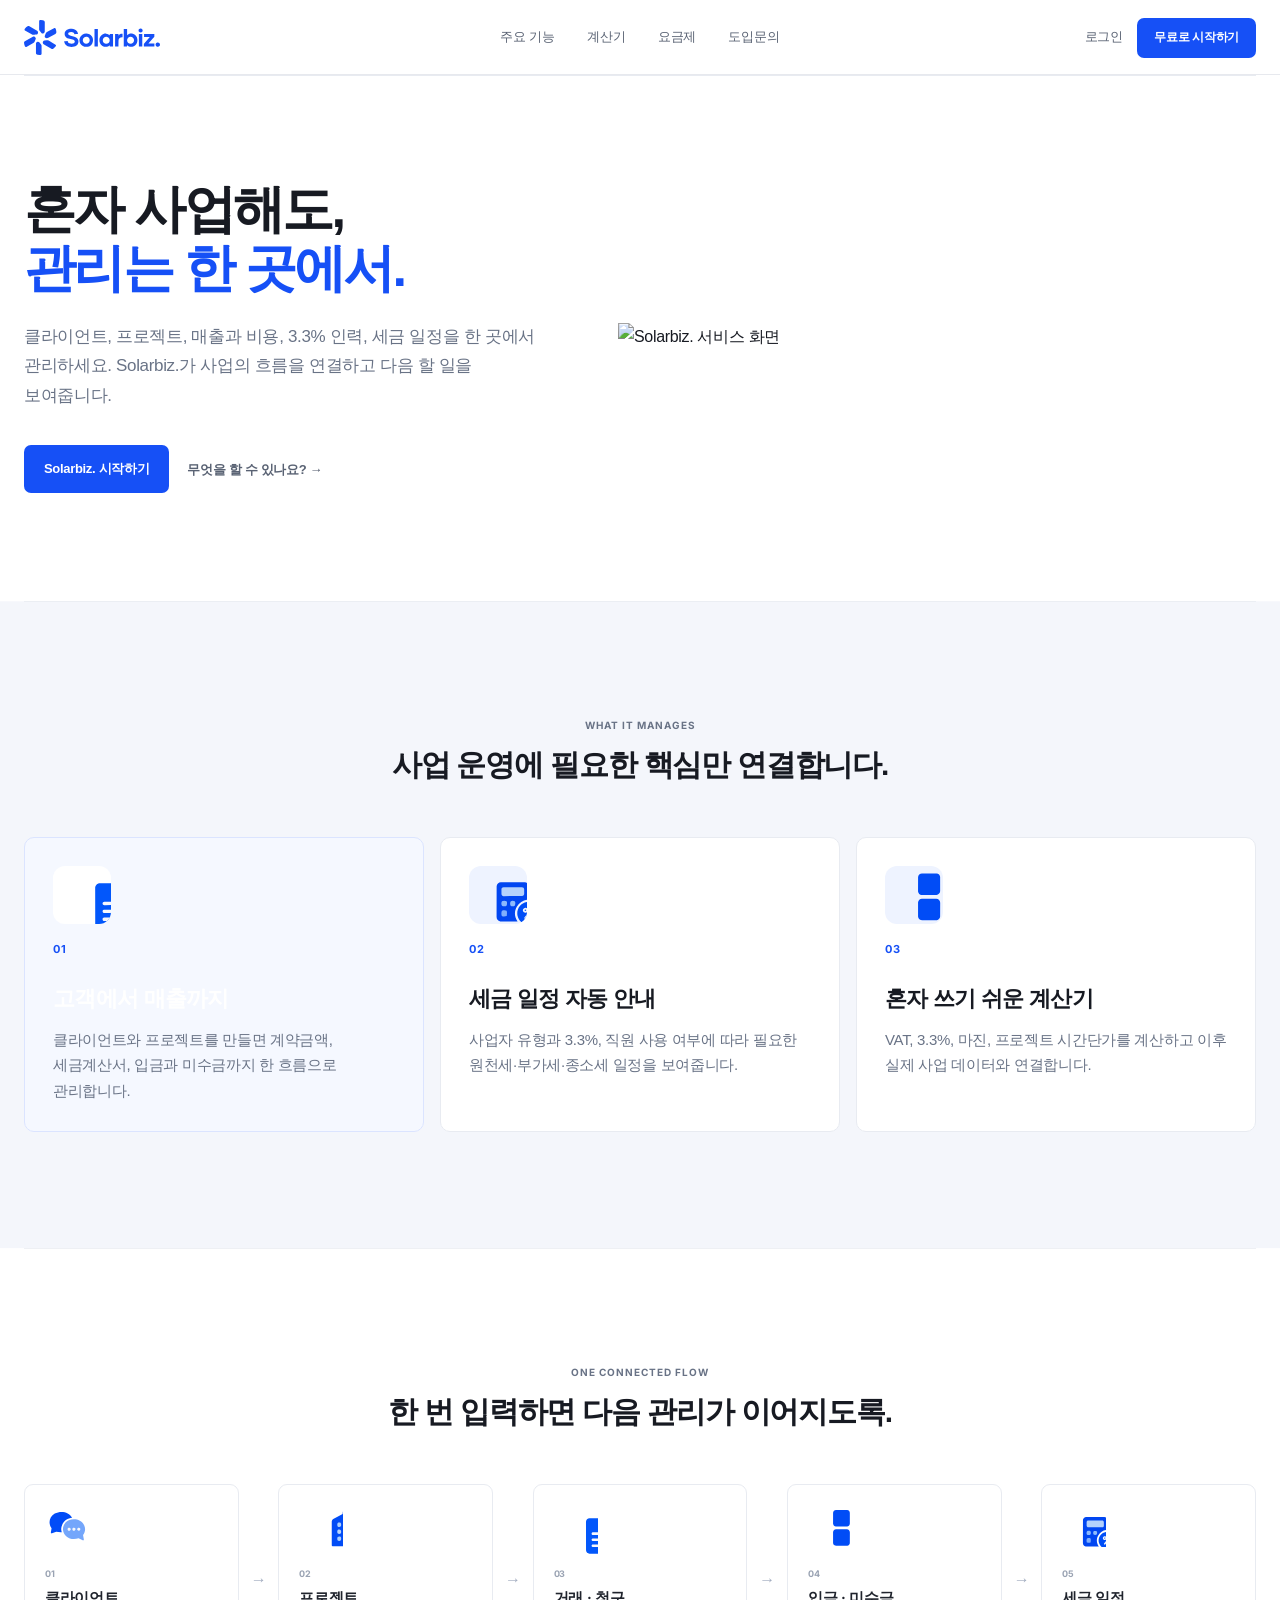
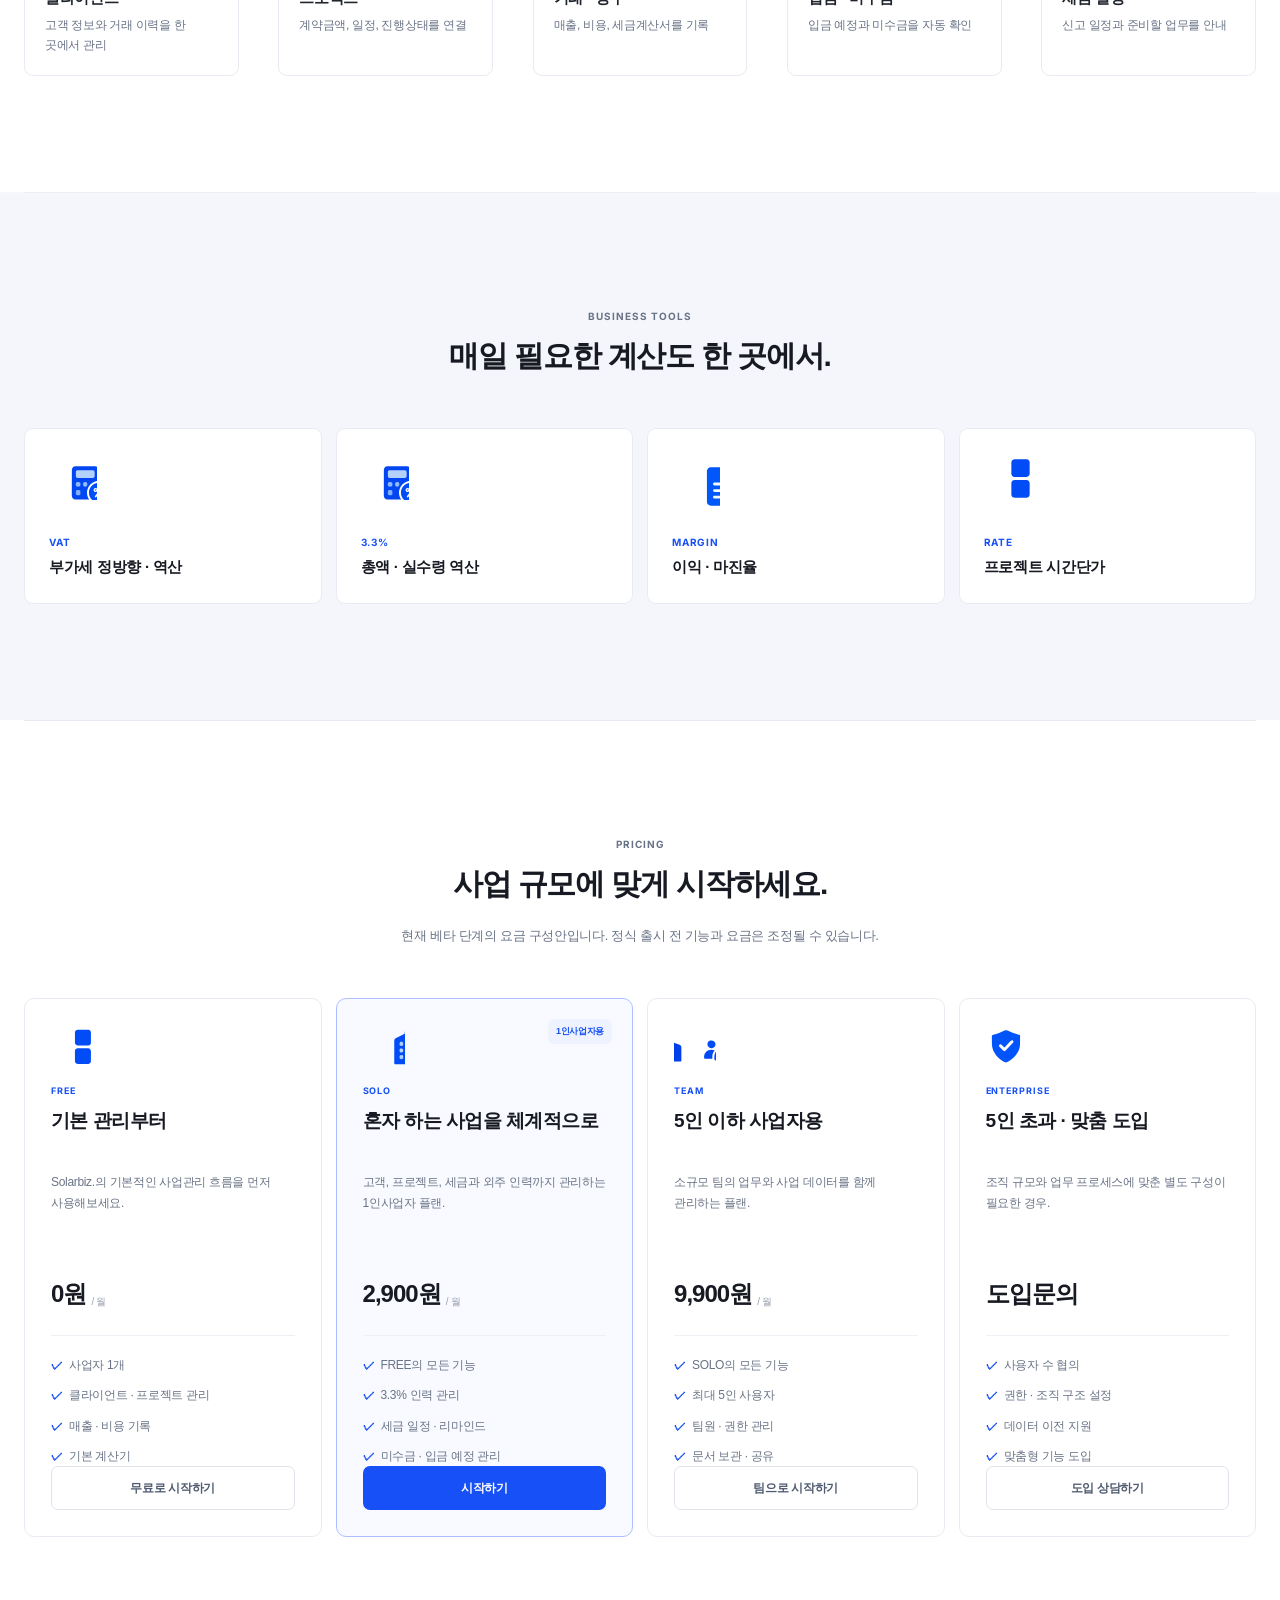
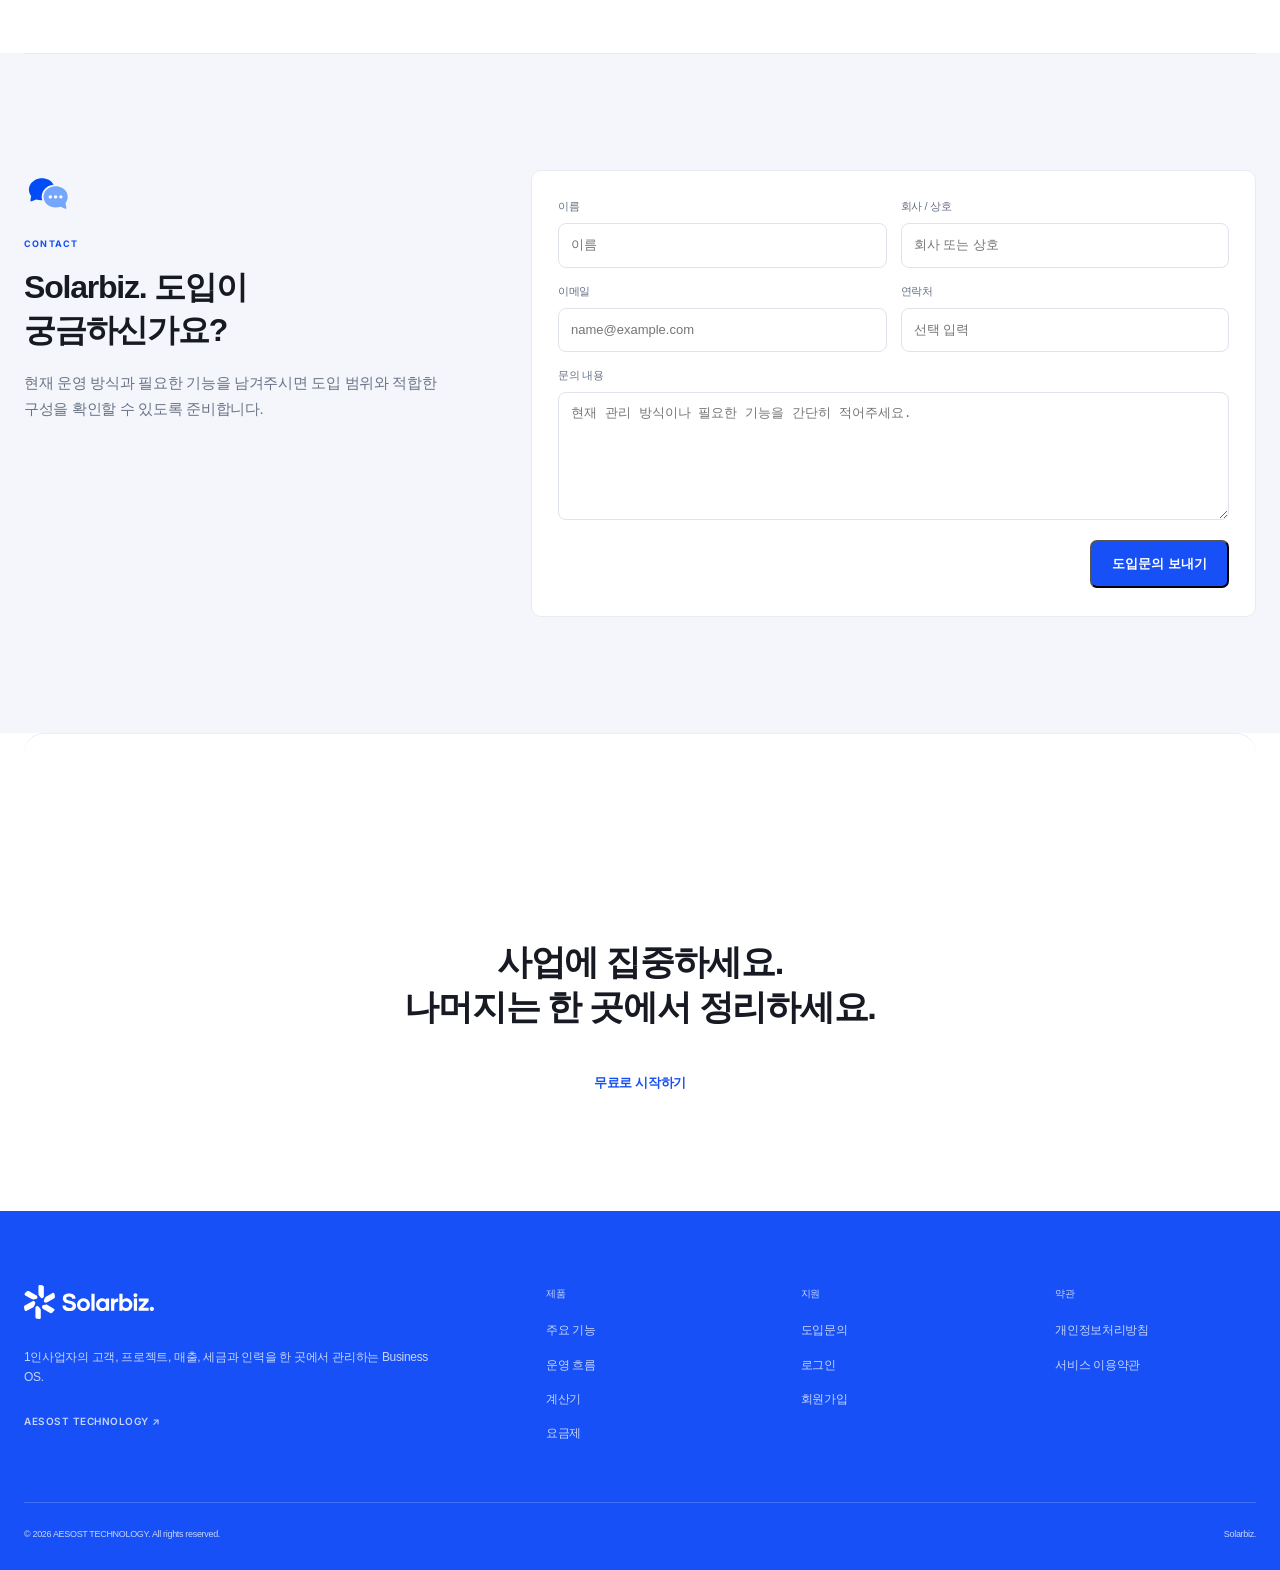
==== commit 7e72808e: "Fix landing icon rendering with standalone SVGs" ====
--- a/index.html
+++ b/index.html
@@ -11,7 +11,7 @@
   <link rel="stylesheet" as="style" crossorigin href="https://cdn.jsdelivr.net/gh/orioncactus/pretendard/dist/web/static/pretendard.css">
   <link rel="icon" type="image/svg+xml" href="./assets/solarbiz-symbol.svg" />
   <link rel="stylesheet" href="./styles.css" />
-  <link rel="stylesheet" href="./marketing-system.css?v=20260921-1" />
+  <link rel="stylesheet" href="./marketing-system.css?v=20260921-2" />
 </head>
 <body class="landing-page">
   <header class="landing-header">
@@ -53,19 +53,19 @@
       </div>
       <div class="landing-feature-grid">
         <article class="landing-feature-card feature-primary">
-          <div class="landing-feature-icon"><svg class="brand-icon" viewBox="3010 10 500 410" aria-hidden="true"><image href="./assets/solarbiz-iconset.svg" x="0" y="0" width="3871.03" height="1956.85" /></svg></div>
+          <div class="landing-feature-icon"><img src="./assets/icons/invoice.svg" alt="" aria-hidden="true"></div>
           <span>01</span>
           <h3>고객에서 매출까지</h3>
           <p>클라이언트와 프로젝트를 만들면 계약금액, 세금계산서, 입금과 미수금까지 한 흐름으로 관리합니다.</p>
         </article>
         <article class="landing-feature-card">
-          <div class="landing-feature-icon"><svg class="brand-icon" viewBox="1210 600 500 470" aria-hidden="true"><image href="./assets/solarbiz-iconset.svg" x="0" y="0" width="3871.03" height="1956.85" /></svg></div>
+          <div class="landing-feature-icon"><img src="./assets/icons/tax.svg" alt="" aria-hidden="true"></div>
           <span>02</span>
           <h3>세금 일정 자동 안내</h3>
           <p>사업자 유형과 3.3%, 직원 사용 여부에 따라 필요한 원천세·부가세·종소세 일정을 보여줍니다.</p>
         </article>
         <article class="landing-feature-card">
-          <div class="landing-feature-icon"><svg class="brand-icon" viewBox="1220 20 400 390" aria-hidden="true"><image href="./assets/solarbiz-iconset.svg" x="0" y="0" width="3871.03" height="1956.85" /></svg></div>
+          <div class="landing-feature-icon"><img src="./assets/icons/dashboard.svg" alt="" aria-hidden="true"></div>
           <span>03</span>
           <h3>혼자 쓰기 쉬운 계산기</h3>
           <p>VAT, 3.3%, 마진, 프로젝트 시간단가를 계산하고 이후 실제 사업 데이터와 연결합니다.</p>
@@ -79,15 +79,15 @@
         <h2>한 번 입력하면 다음 관리가 이어지도록.</h2>
       </div>
       <div class="landing-flow">
-        <div class="flow-card"><div class="flow-card-icon"><svg class="brand-icon" viewBox="1180 1180 550 440" aria-hidden="true"><image href="./assets/solarbiz-iconset.svg" x="0" y="0" width="3871.03" height="1956.85" /></svg></div><span>01</span><b>클라이언트</b><p>고객 정보와 거래 이력을 한 곳에서 관리</p></div>
-        <i>→</i>
-        <div class="flow-card"><div class="flow-card-icon"><svg class="brand-icon" viewBox="3010 10 500 410" aria-hidden="true"><image href="./assets/solarbiz-iconset.svg" x="0" y="0" width="3871.03" height="1956.85" /></svg></div><span>02</span><b>프로젝트</b><p>계약금액, 일정, 진행상태를 연결</p></div>
-        <i>→</i>
-        <div class="flow-card"><div class="flow-card-icon"><svg class="brand-icon" viewBox="1830 590 450 500" aria-hidden="true"><image href="./assets/solarbiz-iconset.svg" x="0" y="0" width="3871.03" height="1956.85" /></svg></div><span>03</span><b>거래 · 청구</b><p>매출, 비용, 세금계산서를 기록</p></div>
-        <i>→</i>
-        <div class="flow-card"><div class="flow-card-icon"><svg class="brand-icon" viewBox="3000 550 520 540" aria-hidden="true"><image href="./assets/solarbiz-iconset.svg" x="0" y="0" width="3871.03" height="1956.85" /></svg></div><span>04</span><b>입금 · 미수금</b><p>입금 예정과 미수금을 자동 확인</p></div>
-        <i>→</i>
-        <div class="flow-card"><div class="flow-card-icon"><svg class="brand-icon" viewBox="2390 590 500 500" aria-hidden="true"><image href="./assets/solarbiz-iconset.svg" x="0" y="0" width="3871.03" height="1956.85" /></svg></div><span>05</span><b>세금 일정</b><p>신고 일정과 준비할 업무를 안내</p></div>
+        <div class="flow-card"><div class="flow-card-icon"><img src="./assets/icons/client.svg" alt="" aria-hidden="true"></div><span>01</span><b>클라이언트</b><p>고객 정보와 거래 이력을 한 곳에서 관리</p></div>
+        <i>→</i>
+        <div class="flow-card"><div class="flow-card-icon"><img src="./assets/icons/company.svg" alt="" aria-hidden="true"></div><span>02</span><b>프로젝트</b><p>계약금액, 일정, 진행상태를 연결</p></div>
+        <i>→</i>
+        <div class="flow-card"><div class="flow-card-icon"><img src="./assets/icons/invoice.svg" alt="" aria-hidden="true"></div><span>03</span><b>거래 · 청구</b><p>매출, 비용, 세금계산서를 기록</p></div>
+        <i>→</i>
+        <div class="flow-card"><div class="flow-card-icon"><img src="./assets/icons/dashboard.svg" alt="" aria-hidden="true"></div><span>04</span><b>입금 · 미수금</b><p>입금 예정과 미수금을 자동 확인</p></div>
+        <i>→</i>
+        <div class="flow-card"><div class="flow-card-icon"><img src="./assets/icons/tax.svg" alt="" aria-hidden="true"></div><span>05</span><b>세금 일정</b><p>신고 일정과 준비할 업무를 안내</p></div>
       </div>
     </section>
 
@@ -97,10 +97,10 @@
         <h2>매일 필요한 계산도 한 곳에서.</h2>
       </div>
       <div class="landing-tool-grid">
-        <div><div class="tool-card-icon"><svg class="brand-icon" viewBox="1210 600 500 470" aria-hidden="true"><image href="./assets/solarbiz-iconset.svg" x="0" y="0" width="3871.03" height="1956.85" /></svg></div><span>VAT</span><strong>부가세 정방향 · 역산</strong></div>
-        <div><div class="tool-card-icon"><svg class="brand-icon" viewBox="1210 600 500 470" aria-hidden="true"><image href="./assets/solarbiz-iconset.svg" x="0" y="0" width="3871.03" height="1956.85" /></svg></div><span>3.3%</span><strong>총액 · 실수령 역산</strong></div>
-        <div><div class="tool-card-icon"><svg class="brand-icon" viewBox="3000 550 520 540" aria-hidden="true"><image href="./assets/solarbiz-iconset.svg" x="0" y="0" width="3871.03" height="1956.85" /></svg></div><span>MARGIN</span><strong>이익 · 마진율</strong></div>
-        <div><div class="tool-card-icon"><svg class="brand-icon" viewBox="3010 10 500 410" aria-hidden="true"><image href="./assets/solarbiz-iconset.svg" x="0" y="0" width="3871.03" height="1956.85" /></svg></div><span>RATE</span><strong>프로젝트 시간단가</strong></div>
+        <div><div class="tool-card-icon"><img src="./assets/icons/tax.svg" alt="" aria-hidden="true"></div><span>VAT</span><strong>부가세 정방향 · 역산</strong></div>
+        <div><div class="tool-card-icon"><img src="./assets/icons/tax.svg" alt="" aria-hidden="true"></div><span>3.3%</span><strong>총액 · 실수령 역산</strong></div>
+        <div><div class="tool-card-icon"><img src="./assets/icons/invoice.svg" alt="" aria-hidden="true"></div><span>MARGIN</span><strong>이익 · 마진율</strong></div>
+        <div><div class="tool-card-icon"><img src="./assets/icons/dashboard.svg" alt="" aria-hidden="true"></div><span>RATE</span><strong>프로젝트 시간단가</strong></div>
       </div>
     </section>
 
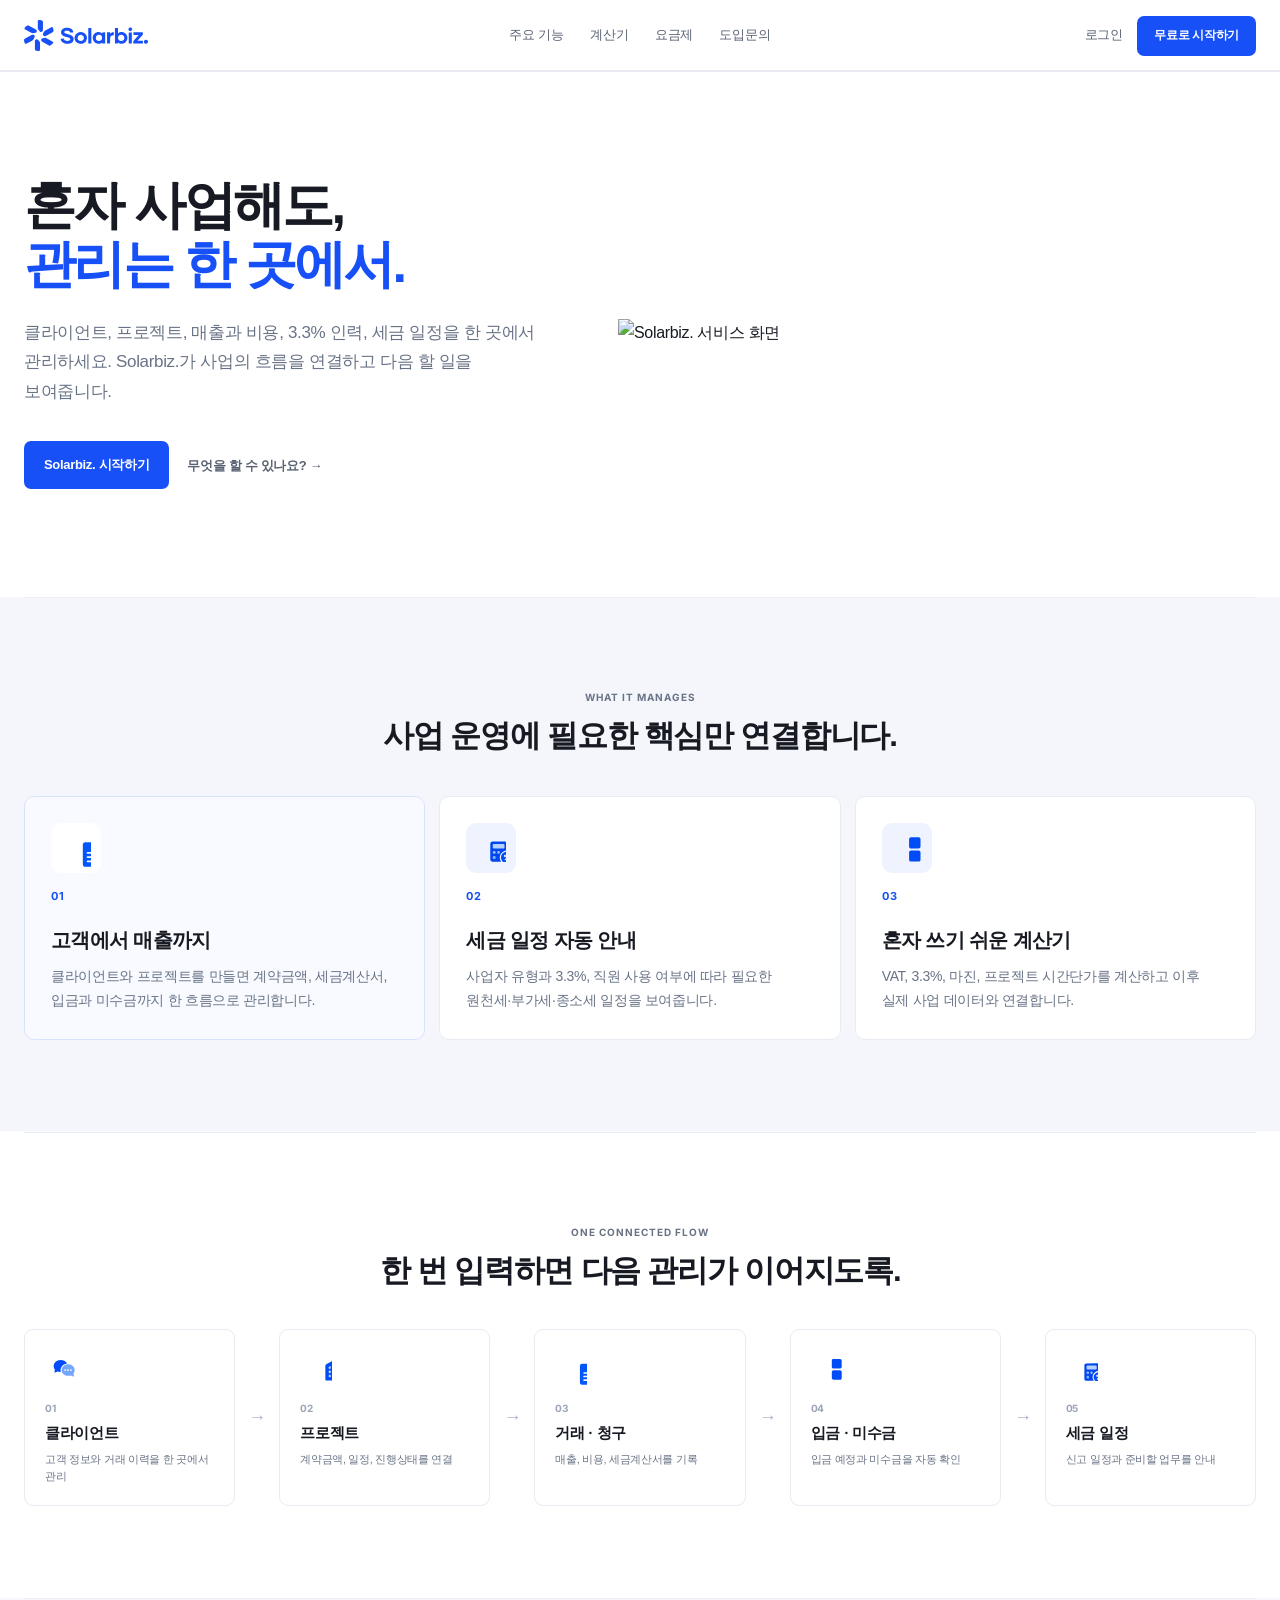
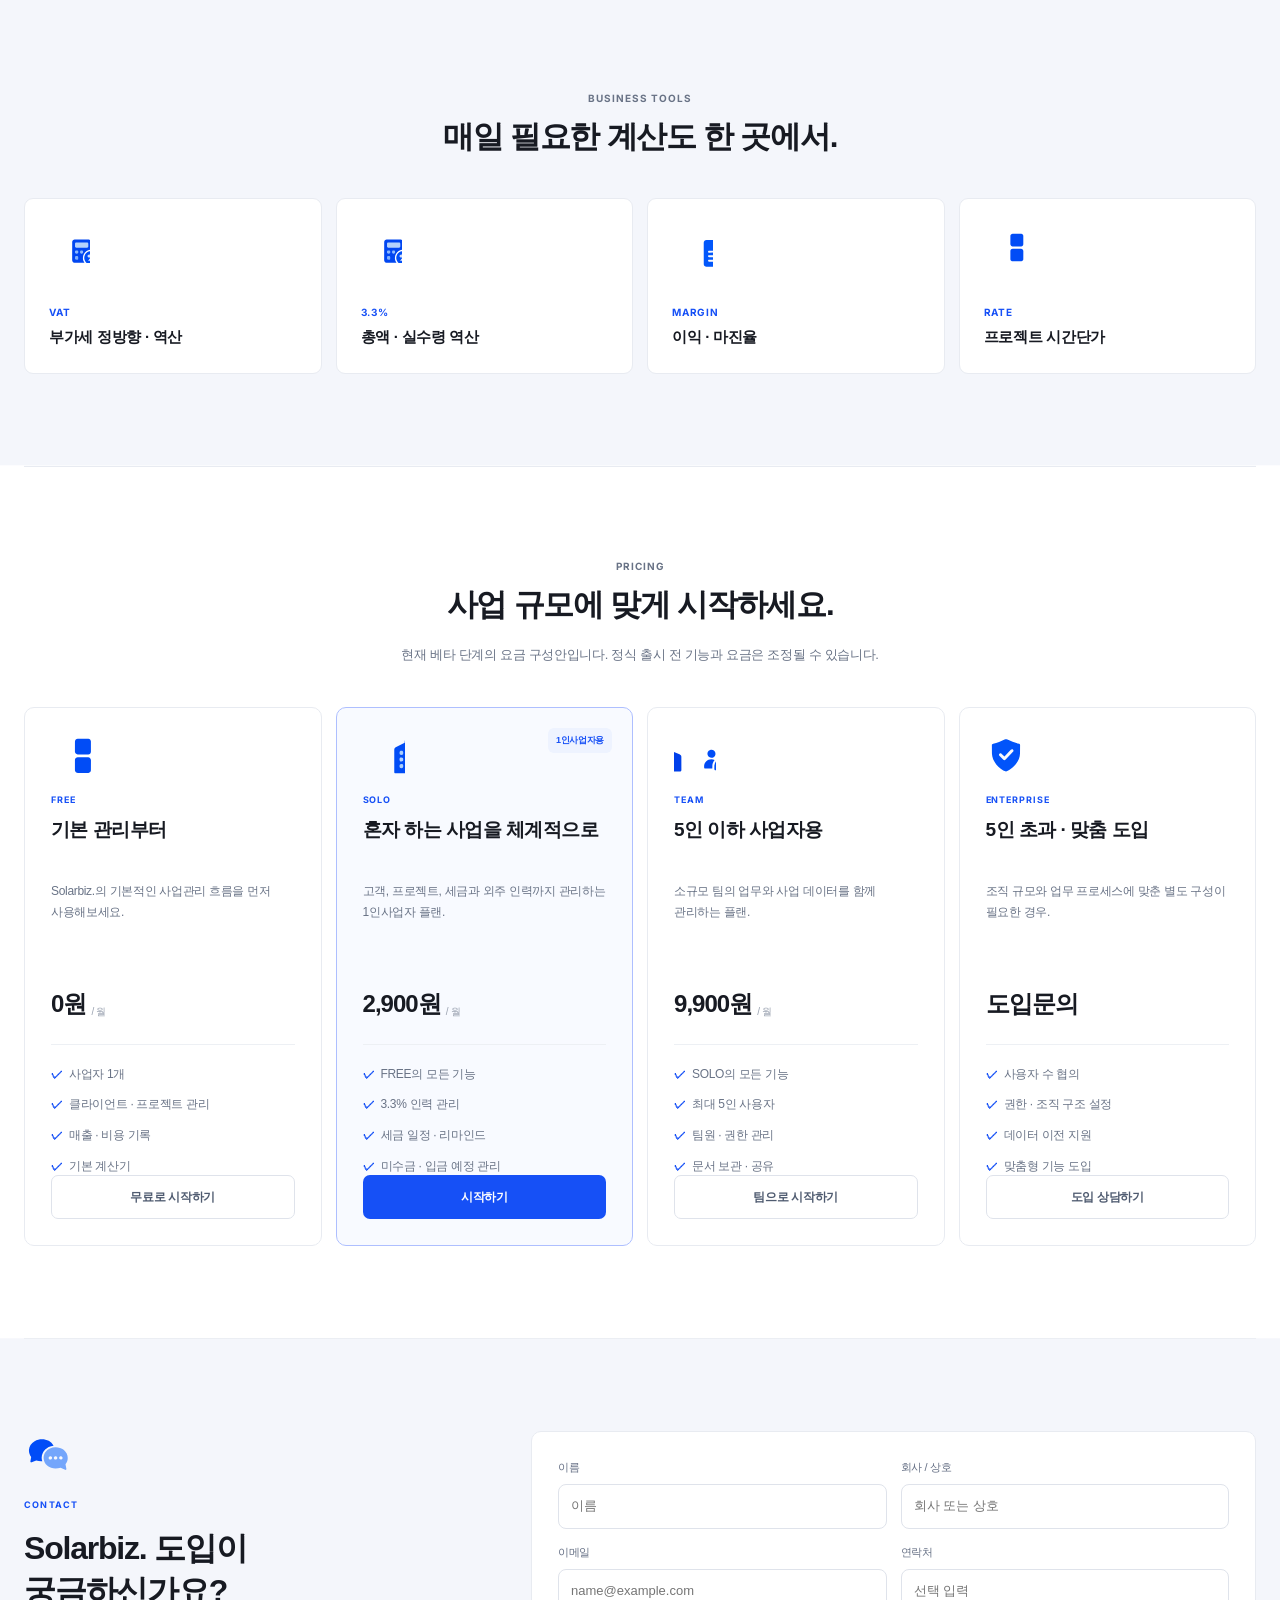
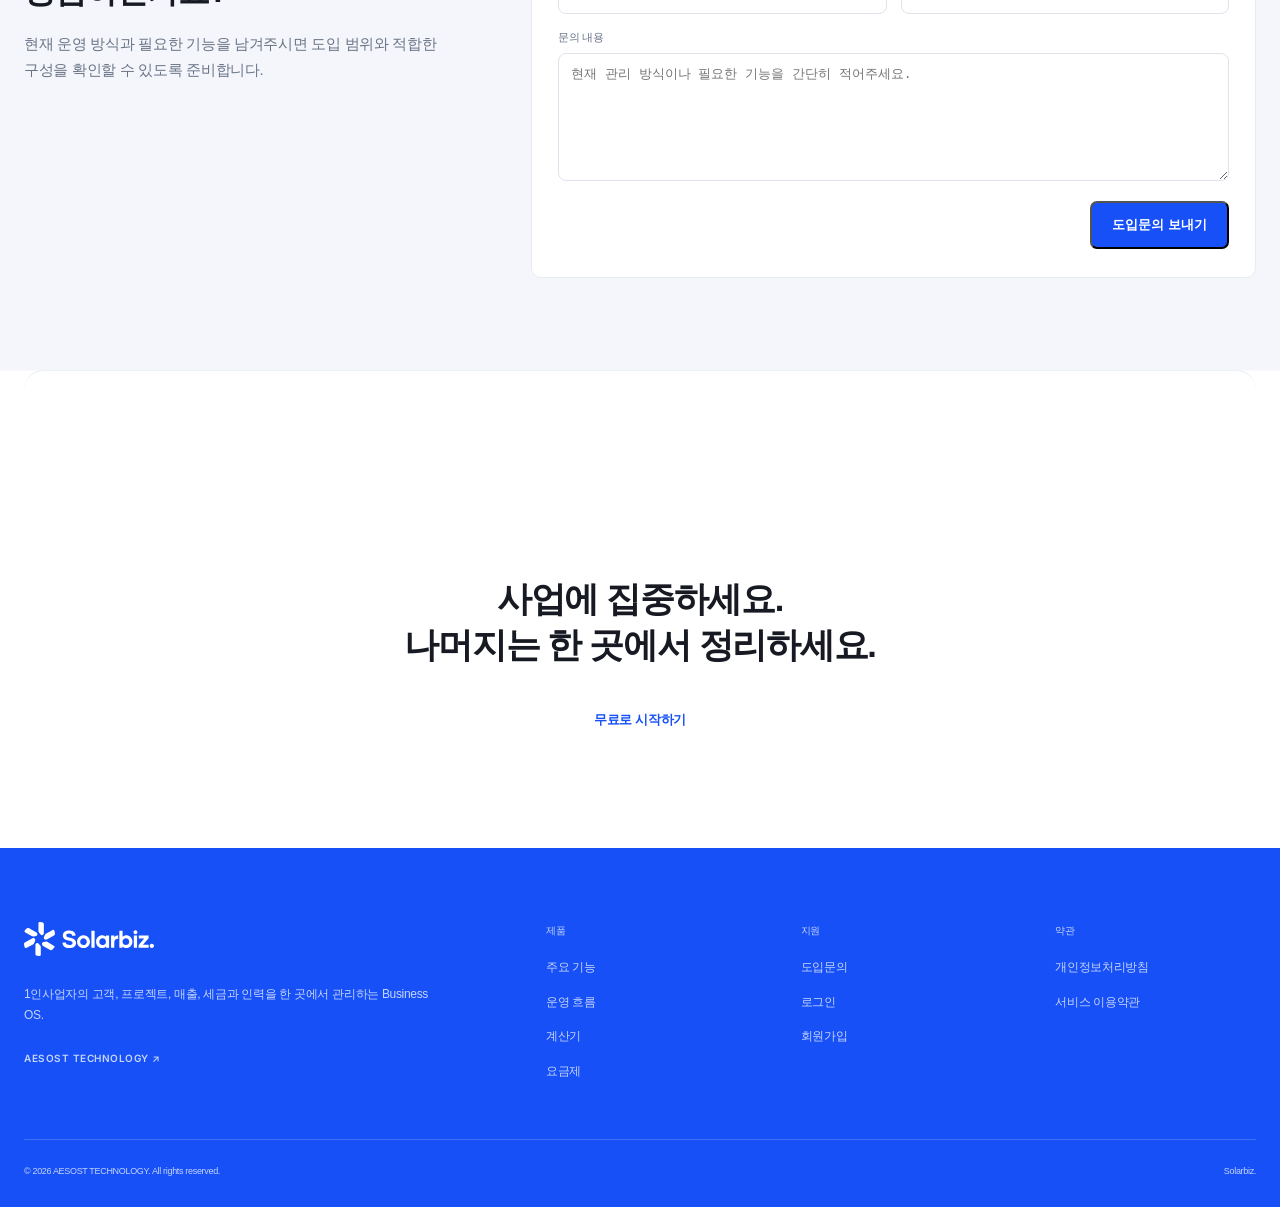
==== commit 1a338930: "Refresh public layout on index.html" ====
--- a/index.html
+++ b/index.html
@@ -11,7 +11,7 @@
   <link rel="stylesheet" as="style" crossorigin href="https://cdn.jsdelivr.net/gh/orioncactus/pretendard/dist/web/static/pretendard.css">
   <link rel="icon" type="image/svg+xml" href="./assets/solarbiz-symbol.svg" />
   <link rel="stylesheet" href="./styles.css" />
-  <link rel="stylesheet" href="./marketing-system.css?v=20260921-2" />
+  <link rel="stylesheet" href="./marketing-system.css?v=20260922-1" />
 </head>
 <body class="landing-page">
   <header class="landing-header">
--- a/marketing-system.css
+++ b/marketing-system.css
@@ -923,3 +923,288 @@
     width:calc(100% - 32px)!important;
   }
 }
+
+/* Stable public icon rendering / 2026-09-21 */
+.landing-feature-icon,
+.flow-card-icon,
+.tool-card-icon,
+.feature-detail-icon{
+  overflow:hidden!important;
+  flex:0 0 auto;
+}
+
+.landing-feature-icon img,
+.flow-card-icon img,
+.tool-card-icon img,
+.feature-detail-icon img{
+  width:100%!important;
+  height:100%!important;
+  display:block!important;
+  object-fit:contain!important;
+  object-position:center!important;
+}
+
+.landing-feature-icon img{padding:10px!important}
+.flow-card-icon img{padding:6px!important}
+.tool-card-icon img{padding:7px!important}
+.feature-detail-icon img{padding:10px!important}
+
+.landing-feature-card.feature-primary{
+  color:var(--marketing-text-main)!important;
+}
+.landing-feature-card.feature-primary h3{
+  color:var(--marketing-text-main)!important;
+}
+.landing-feature-card.feature-primary p{
+  color:var(--marketing-text-sub)!important;
+}
+.landing-feature-card.feature-primary>span{
+  color:var(--accent)!important;
+}
+
+/* Screenshot refinement / 2026-09-22 */
+:root{
+  --marketing-section:92px;
+  --marketing-section-mobile:66px;
+}
+
+/* Header: remove legacy fixed/padding collision and use one full-width rail */
+.subpage-body{
+  padding-top:0!important;
+}
+.landing-header,
+.subpage-header{
+  position:sticky!important;
+  inset:auto!important;
+  top:0!important;
+  width:100%!important;
+  max-width:none!important;
+  height:72px!important;
+  margin:0!important;
+  padding:0 max(24px,calc((100% - var(--marketing-max))/2))!important;
+  box-sizing:border-box!important;
+  grid-template-columns:minmax(160px,1fr) auto minmax(220px,1fr)!important;
+  gap:30px!important;
+  border-bottom:1px solid var(--marketing-line)!important;
+  background:rgba(255,255,255,.97)!important;
+}
+.landing-brand,
+.subpage-brand{
+  justify-self:start!important;
+}
+.landing-brand img,
+.subpage-brand img{
+  width:124px!important;
+}
+.landing-nav,
+.subpage-nav{
+  gap:26px!important;
+  white-space:nowrap!important;
+}
+.landing-nav a,
+.subpage-nav a,
+.landing-login,
+.subpage-actions>a:not(.subpage-start){
+  white-space:nowrap!important;
+}
+.landing-actions,
+.subpage-actions{
+  justify-self:end!important;
+  white-space:nowrap!important;
+}
+.landing-cta-small,
+.subpage-start{
+  white-space:nowrap!important;
+  min-width:max-content!important;
+}
+
+/* Tighter public hero so the page begins sooner */
+.marketing-hero,
+.marketing-hero.compact{
+  padding-top:78px!important;
+  padding-bottom:80px!important;
+}
+.marketing-hero .landing-kicker{
+  margin-bottom:13px!important;
+}
+.marketing-hero h1{
+  font-size:clamp(33px,2.8vw,40px)!important;
+  line-height:1.26!important;
+}
+.marketing-hero>p:last-child{
+  margin-top:20px!important;
+}
+
+/* Main section intro */
+.landing-section-head{
+  margin-bottom:40px!important;
+}
+.landing-section-head h2{
+  font-size:clamp(29px,2.45vw,35px)!important;
+  line-height:1.28!important;
+}
+
+/* 3 core cards: lower height, clearer grouping */
+.landing-feature-grid{
+  gap:14px!important;
+}
+.landing-feature-card{
+  min-height:238px!important;
+  padding:26px!important;
+}
+.landing-feature-card.feature-primary{
+  background:#f8faff!important;
+  border-color:#d8e2ff!important;
+}
+.landing-feature-card h3{
+  margin:24px 0 10px!important;
+  font-size:20px!important;
+  line-height:1.38!important;
+}
+.landing-feature-card p{
+  max-width:380px!important;
+  font-size:14px!important;
+  line-height:1.7!important;
+}
+.landing-feature-icon{
+  width:50px!important;
+  height:50px!important;
+  margin-bottom:16px!important;
+  border-radius:10px!important;
+}
+
+/* 5-step flow: compact, same icon size, arrows in fixed narrow columns */
+.landing-flow-section .landing-section-head{
+  margin-bottom:38px!important;
+}
+.landing-flow{
+  display:grid!important;
+  grid-template-columns:
+    minmax(0,1fr) 24px
+    minmax(0,1fr) 24px
+    minmax(0,1fr) 24px
+    minmax(0,1fr) 24px
+    minmax(0,1fr)!important;
+  gap:10px!important;
+  align-items:stretch!important;
+}
+.landing-flow>i{
+  display:grid!important;
+  place-items:center!important;
+  align-self:center!important;
+  color:#aab4c6!important;
+  font-size:18px!important;
+}
+.flow-card{
+  min-height:150px!important;
+  padding:20px!important;
+  display:flex!important;
+  flex-direction:column!important;
+  justify-content:flex-start!important;
+}
+.flow-card-icon{
+  width:38px!important;
+  height:38px!important;
+  margin-bottom:14px!important;
+}
+.flow-card>span{
+  margin:0 0 8px!important;
+  color:#9aa4b5!important;
+  font-size:10px!important;
+}
+.flow-card b{
+  margin:0 0 8px!important;
+  color:var(--marketing-text-main)!important;
+  font-size:15px!important;
+  font-weight:650!important;
+}
+.flow-card p{
+  margin:0!important;
+  color:var(--marketing-text-sub)!important;
+  font-size:11px!important;
+  line-height:1.58!important;
+}
+
+/* Features subpage cards: reduce empty lower area */
+.feature-detail{
+  min-height:215px!important;
+  padding:26px!important;
+}
+.feature-detail-icon{
+  width:50px!important;
+  height:50px!important;
+  margin-bottom:18px!important;
+}
+.feature-detail h2{
+  margin:24px 0 9px!important;
+  font-size:20px!important;
+}
+.feature-detail p{
+  font-size:13px!important;
+  line-height:1.68!important;
+}
+
+/* Soft bands should feel like bands, not giant empty panels */
+.marketing-band,
+.public-calculator-band{
+  padding-top:88px!important;
+  padding-bottom:88px!important;
+}
+.marketing-head{
+  margin-bottom:40px!important;
+}
+
+/* Footer remains aligned to same rail */
+.site-footer-inner,
+.footer-bottom{
+  width:min(calc(100% - 48px),var(--marketing-max))!important;
+}
+
+@media(max-width:1100px){
+  .landing-header,
+  .subpage-header{
+    grid-template-columns:1fr auto!important;
+    padding-inline:20px!important;
+  }
+  .landing-nav,
+  .subpage-nav{
+    display:none!important;
+  }
+  .landing-flow{
+    grid-template-columns:1fr 1fr!important;
+  }
+  .landing-flow>i{
+    display:none!important;
+  }
+}
+
+@media(max-width:760px){
+  .landing-header,
+  .subpage-header{
+    height:66px!important;
+    padding-inline:16px!important;
+  }
+  .landing-brand img,
+  .subpage-brand img{
+    width:108px!important;
+  }
+  .marketing-hero,
+  .marketing-hero.compact{
+    padding-top:58px!important;
+    padding-bottom:60px!important;
+  }
+  .landing-feature-card{
+    min-height:0!important;
+  }
+  .landing-flow{
+    grid-template-columns:1fr!important;
+  }
+  .flow-card{
+    min-height:0!important;
+  }
+  .marketing-band,
+  .public-calculator-band{
+    padding-top:66px!important;
+    padding-bottom:66px!important;
+  }
+}
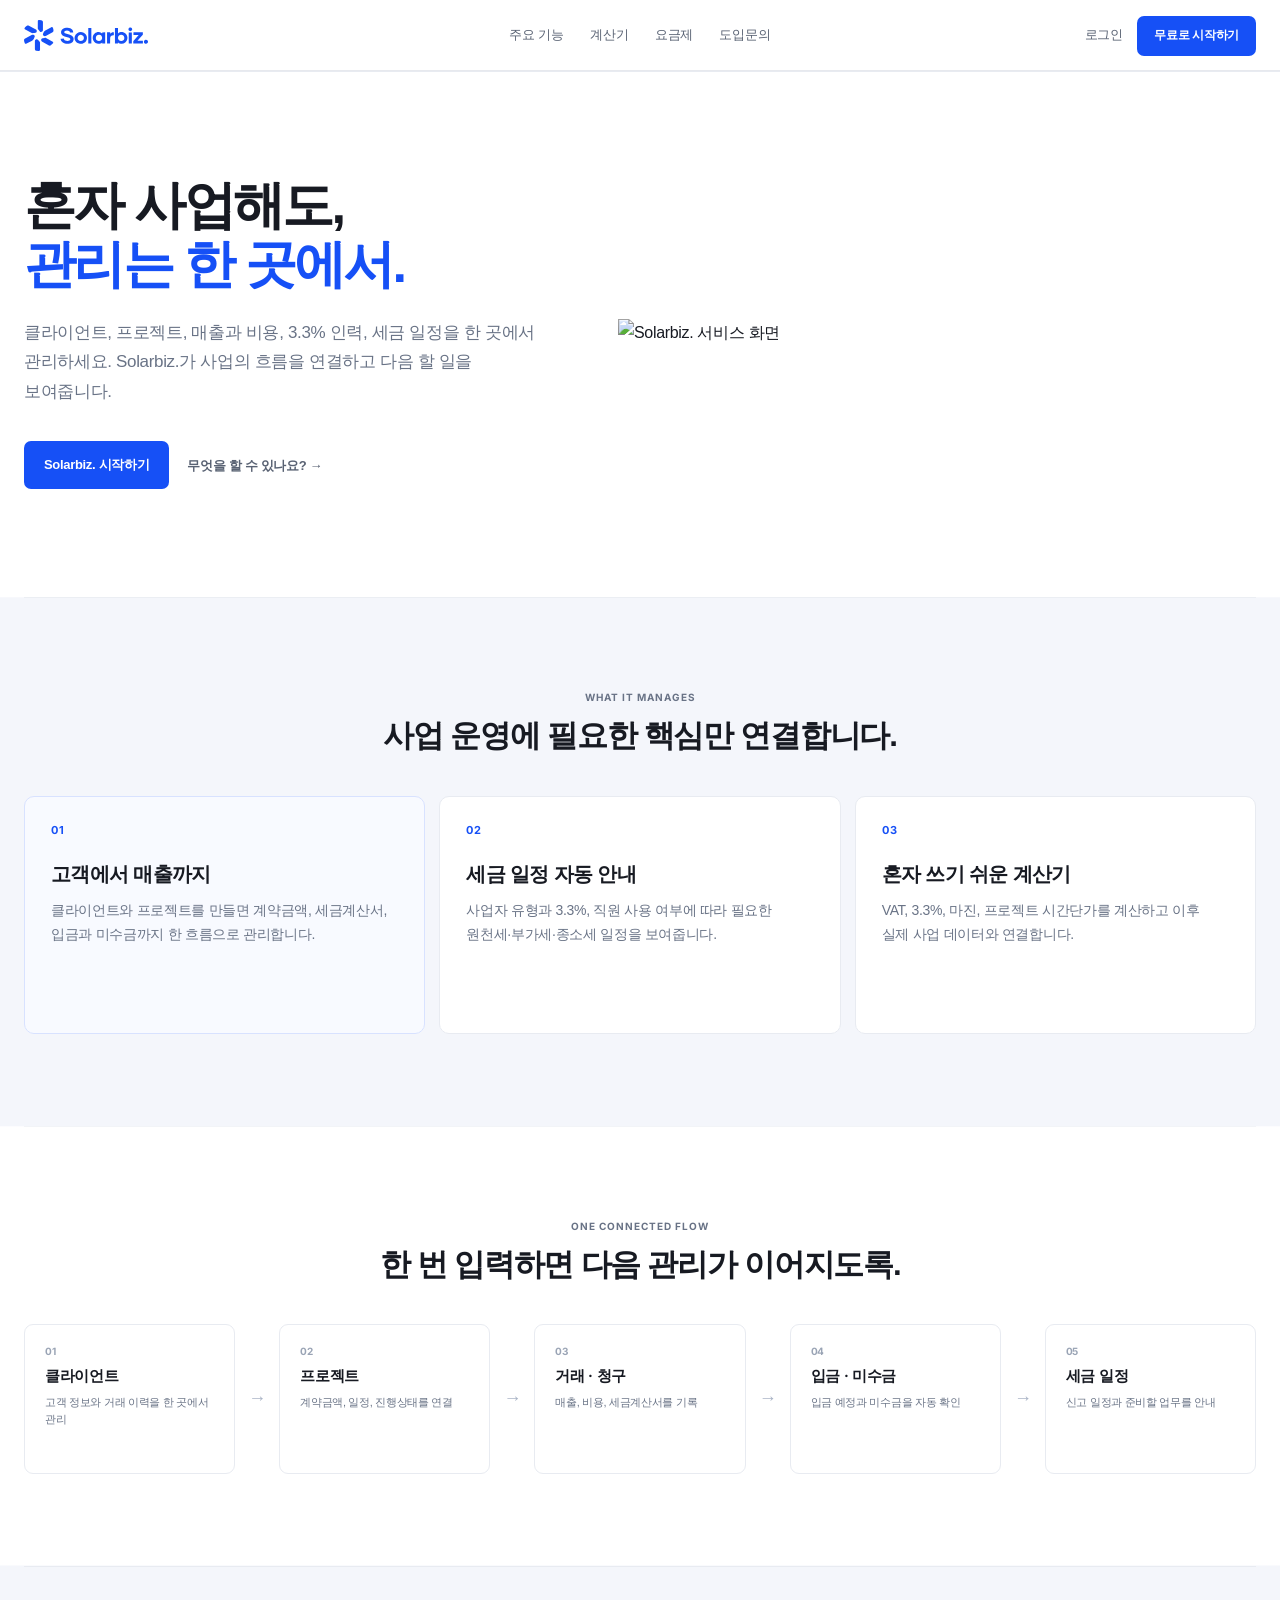
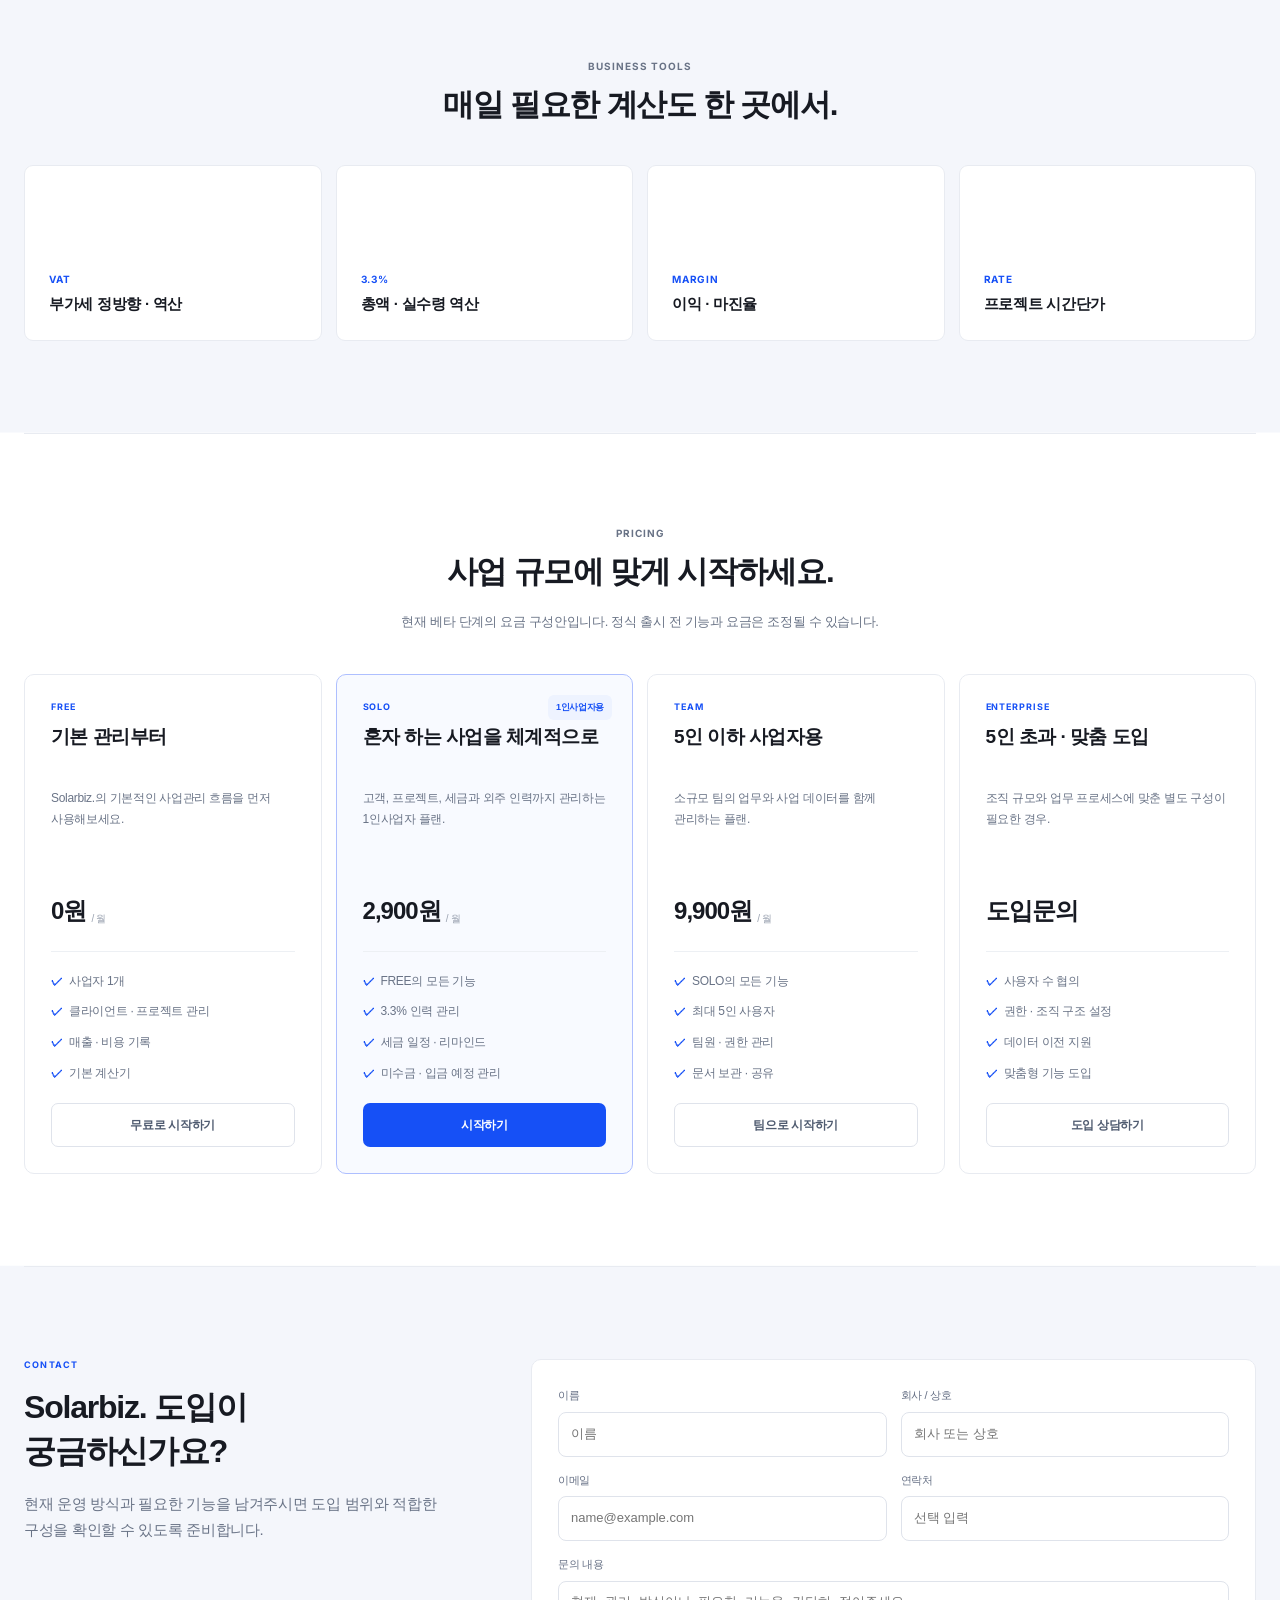
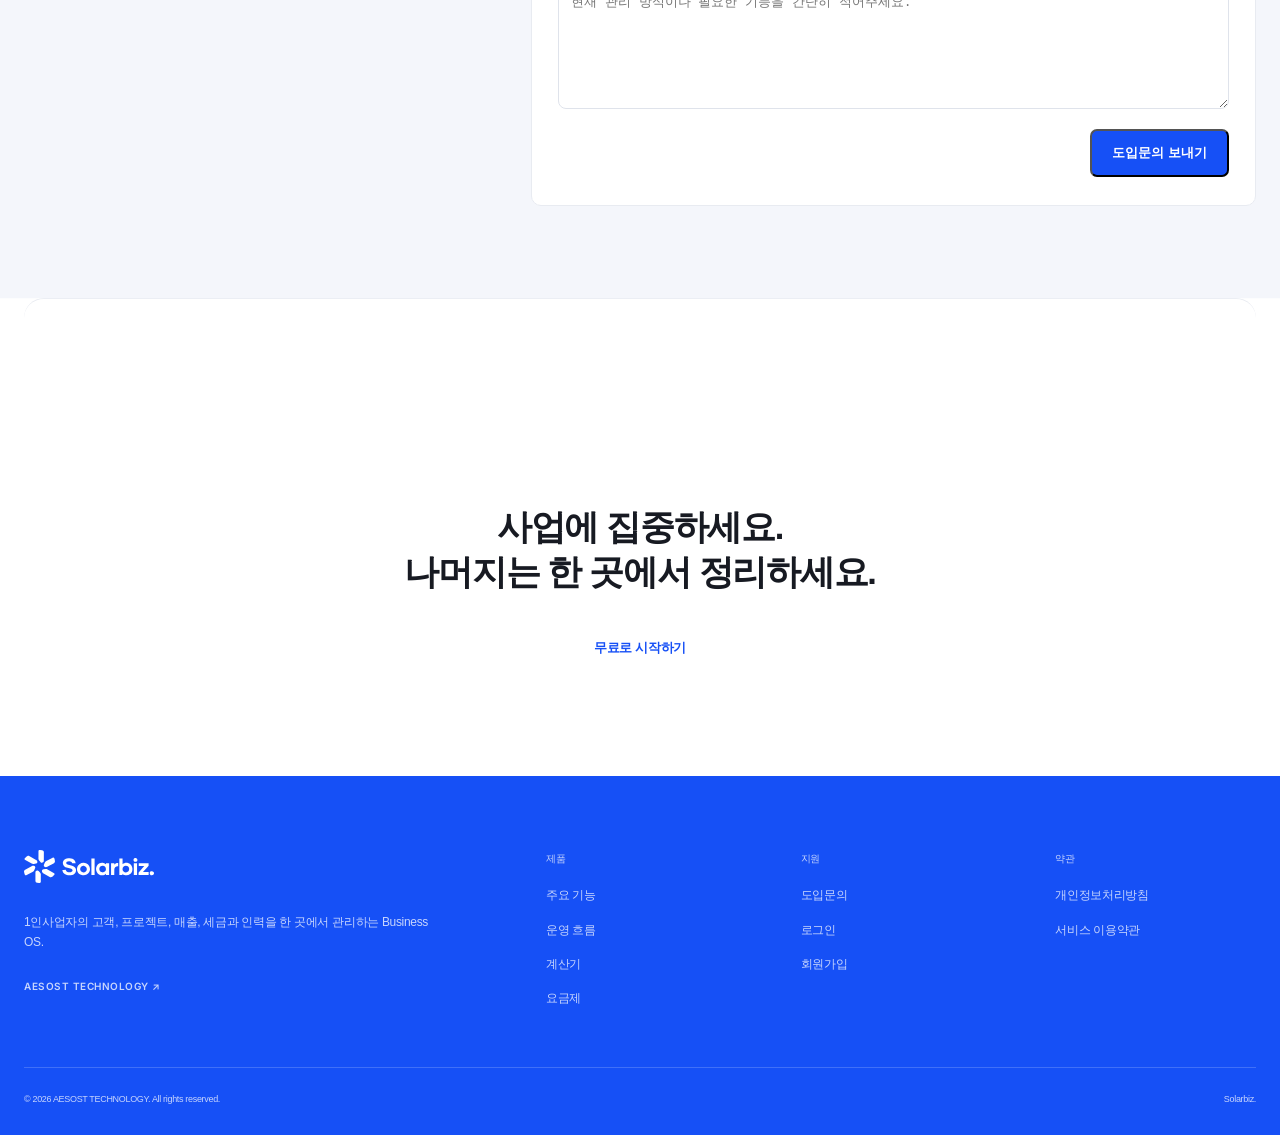
==== commit f029bf92: "Remove decorative icons from public landing cards" ====
--- a/index.html
+++ b/index.html
@@ -53,19 +53,19 @@
       </div>
       <div class="landing-feature-grid">
         <article class="landing-feature-card feature-primary">
-          <div class="landing-feature-icon"><img src="./assets/icons/invoice.svg" alt="" aria-hidden="true"></div>
+          
           <span>01</span>
           <h3>고객에서 매출까지</h3>
           <p>클라이언트와 프로젝트를 만들면 계약금액, 세금계산서, 입금과 미수금까지 한 흐름으로 관리합니다.</p>
         </article>
         <article class="landing-feature-card">
-          <div class="landing-feature-icon"><img src="./assets/icons/tax.svg" alt="" aria-hidden="true"></div>
+          
           <span>02</span>
           <h3>세금 일정 자동 안내</h3>
           <p>사업자 유형과 3.3%, 직원 사용 여부에 따라 필요한 원천세·부가세·종소세 일정을 보여줍니다.</p>
         </article>
         <article class="landing-feature-card">
-          <div class="landing-feature-icon"><img src="./assets/icons/dashboard.svg" alt="" aria-hidden="true"></div>
+          
           <span>03</span>
           <h3>혼자 쓰기 쉬운 계산기</h3>
           <p>VAT, 3.3%, 마진, 프로젝트 시간단가를 계산하고 이후 실제 사업 데이터와 연결합니다.</p>
@@ -79,15 +79,15 @@
         <h2>한 번 입력하면 다음 관리가 이어지도록.</h2>
       </div>
       <div class="landing-flow">
-        <div class="flow-card"><div class="flow-card-icon"><img src="./assets/icons/client.svg" alt="" aria-hidden="true"></div><span>01</span><b>클라이언트</b><p>고객 정보와 거래 이력을 한 곳에서 관리</p></div>
-        <i>→</i>
-        <div class="flow-card"><div class="flow-card-icon"><img src="./assets/icons/company.svg" alt="" aria-hidden="true"></div><span>02</span><b>프로젝트</b><p>계약금액, 일정, 진행상태를 연결</p></div>
-        <i>→</i>
-        <div class="flow-card"><div class="flow-card-icon"><img src="./assets/icons/invoice.svg" alt="" aria-hidden="true"></div><span>03</span><b>거래 · 청구</b><p>매출, 비용, 세금계산서를 기록</p></div>
-        <i>→</i>
-        <div class="flow-card"><div class="flow-card-icon"><img src="./assets/icons/dashboard.svg" alt="" aria-hidden="true"></div><span>04</span><b>입금 · 미수금</b><p>입금 예정과 미수금을 자동 확인</p></div>
-        <i>→</i>
-        <div class="flow-card"><div class="flow-card-icon"><img src="./assets/icons/tax.svg" alt="" aria-hidden="true"></div><span>05</span><b>세금 일정</b><p>신고 일정과 준비할 업무를 안내</p></div>
+        <div class="flow-card"><span>01</span><b>클라이언트</b><p>고객 정보와 거래 이력을 한 곳에서 관리</p></div>
+        <i>→</i>
+        <div class="flow-card"><span>02</span><b>프로젝트</b><p>계약금액, 일정, 진행상태를 연결</p></div>
+        <i>→</i>
+        <div class="flow-card"><span>03</span><b>거래 · 청구</b><p>매출, 비용, 세금계산서를 기록</p></div>
+        <i>→</i>
+        <div class="flow-card"><span>04</span><b>입금 · 미수금</b><p>입금 예정과 미수금을 자동 확인</p></div>
+        <i>→</i>
+        <div class="flow-card"><span>05</span><b>세금 일정</b><p>신고 일정과 준비할 업무를 안내</p></div>
       </div>
     </section>
 
@@ -97,10 +97,10 @@
         <h2>매일 필요한 계산도 한 곳에서.</h2>
       </div>
       <div class="landing-tool-grid">
-        <div><div class="tool-card-icon"><img src="./assets/icons/tax.svg" alt="" aria-hidden="true"></div><span>VAT</span><strong>부가세 정방향 · 역산</strong></div>
-        <div><div class="tool-card-icon"><img src="./assets/icons/tax.svg" alt="" aria-hidden="true"></div><span>3.3%</span><strong>총액 · 실수령 역산</strong></div>
-        <div><div class="tool-card-icon"><img src="./assets/icons/invoice.svg" alt="" aria-hidden="true"></div><span>MARGIN</span><strong>이익 · 마진율</strong></div>
-        <div><div class="tool-card-icon"><img src="./assets/icons/dashboard.svg" alt="" aria-hidden="true"></div><span>RATE</span><strong>프로젝트 시간단가</strong></div>
+        <div><span>VAT</span><strong>부가세 정방향 · 역산</strong></div>
+        <div><span>3.3%</span><strong>총액 · 실수령 역산</strong></div>
+        <div><span>MARGIN</span><strong>이익 · 마진율</strong></div>
+        <div><span>RATE</span><strong>프로젝트 시간단가</strong></div>
       </div>
     </section>
 
@@ -113,7 +113,6 @@
 
       <div class="pricing-grid pricing-grid-four">
         <article class="pricing-card">
-          <img class="pricing-plan-icon" src="./assets/icons/dashboard.svg" alt="">
           <div class="pricing-head">
             <span class="pricing-label">FREE</span>
             <h3>기본 관리부터</h3>
@@ -131,7 +130,6 @@
 
         <article class="pricing-card featured">
           <div class="pricing-badge">1인사업자용</div>
-          <img class="pricing-plan-icon" src="./assets/icons/company.svg" alt="">
           <div class="pricing-head">
             <span class="pricing-label">SOLO</span>
             <h3>혼자 하는 사업을 체계적으로</h3>
@@ -148,7 +146,6 @@
         </article>
 
         <article class="pricing-card">
-          <img class="pricing-plan-icon" src="./assets/icons/team.svg" alt="">
           <div class="pricing-head">
             <span class="pricing-label">TEAM</span>
             <h3>5인 이하 사업자용</h3>
@@ -165,7 +162,6 @@
         </article>
 
         <article class="pricing-card">
-          <img class="pricing-plan-icon" src="./assets/icons/security.svg" alt="">
           <div class="pricing-head">
             <span class="pricing-label">ENTERPRISE</span>
             <h3>5인 초과 · 맞춤 도입</h3>
@@ -186,7 +182,6 @@
 
     <section class="landing-section contact-section" id="contact">
       <div class="contact-copy">
-        <img class="contact-page-icon" src="./assets/icons/client.svg" alt="">
         <p class="landing-kicker">CONTACT</p>
         <h2>Solarbiz. 도입이 궁금하신가요?</h2>
         <p>현재 운영 방식과 필요한 기능을 남겨주시면 도입 범위와 적합한 구성을 확인할 수 있도록 준비합니다.</p>
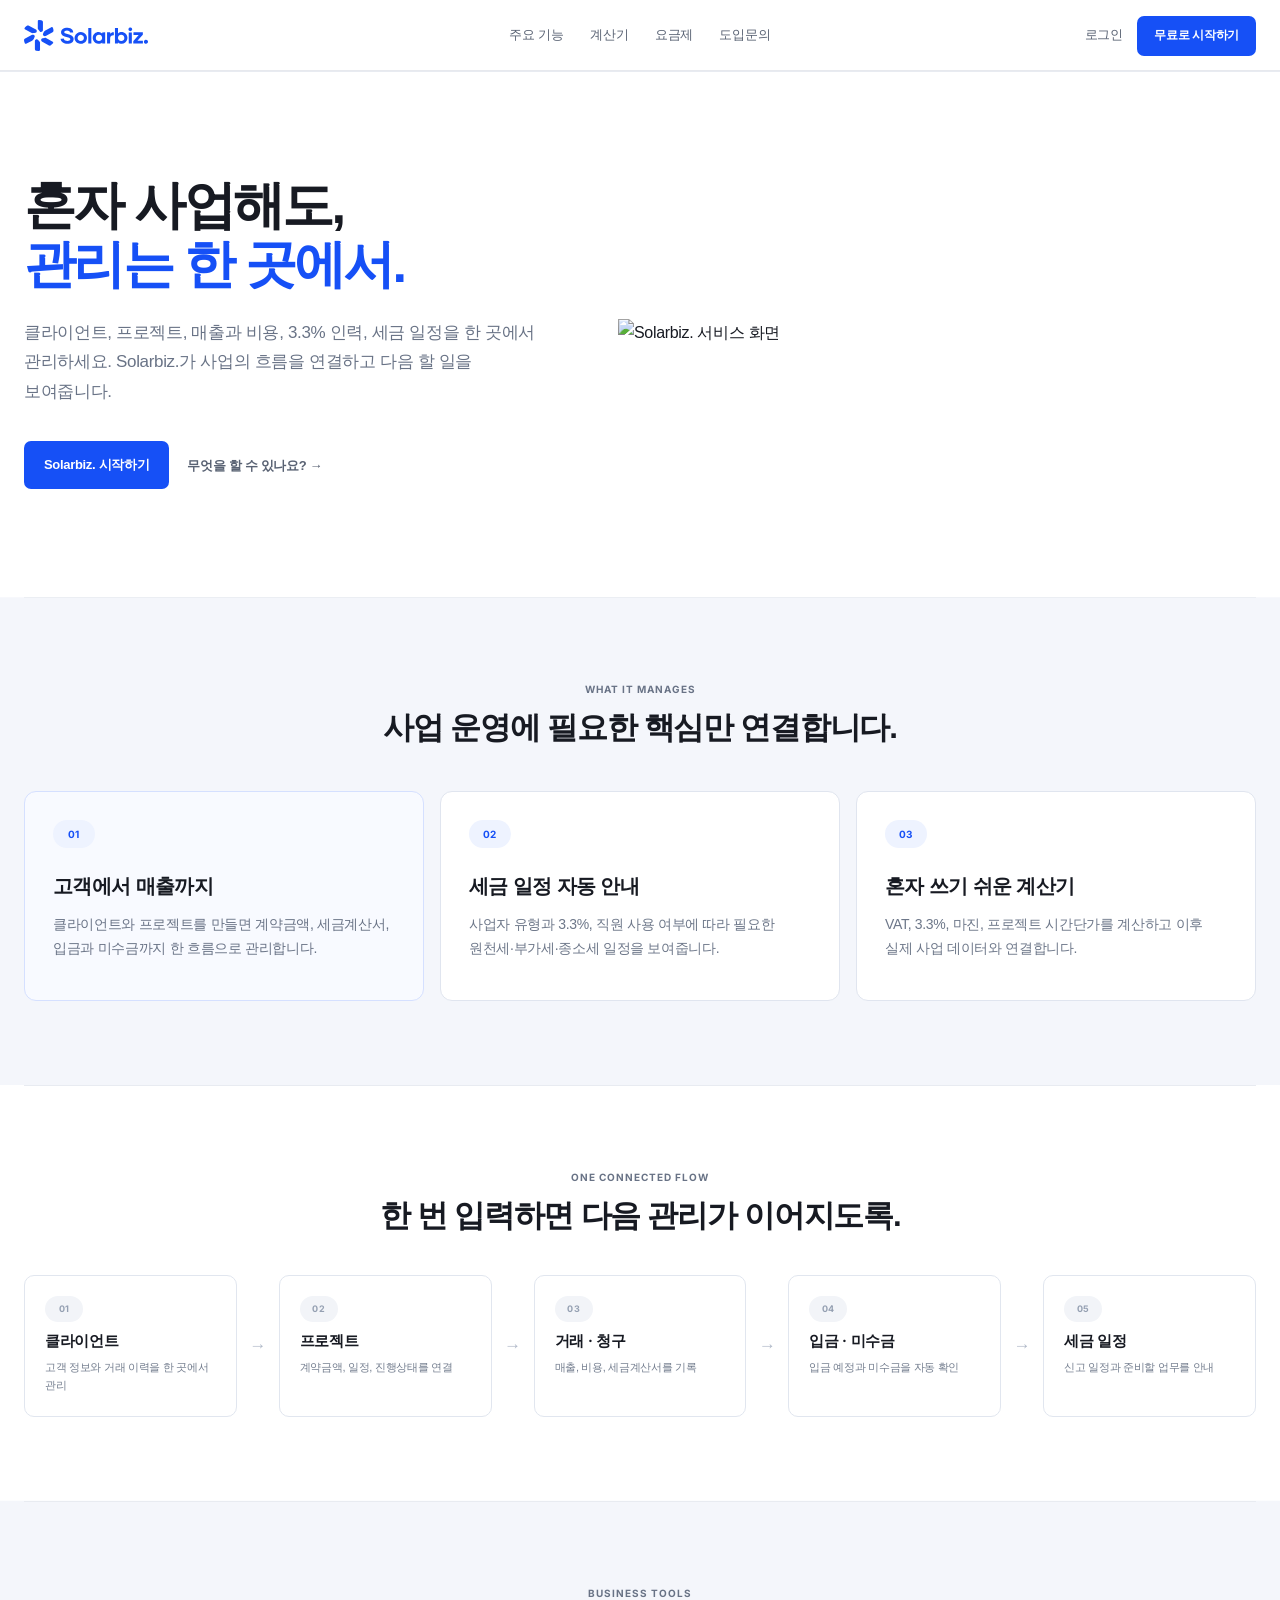
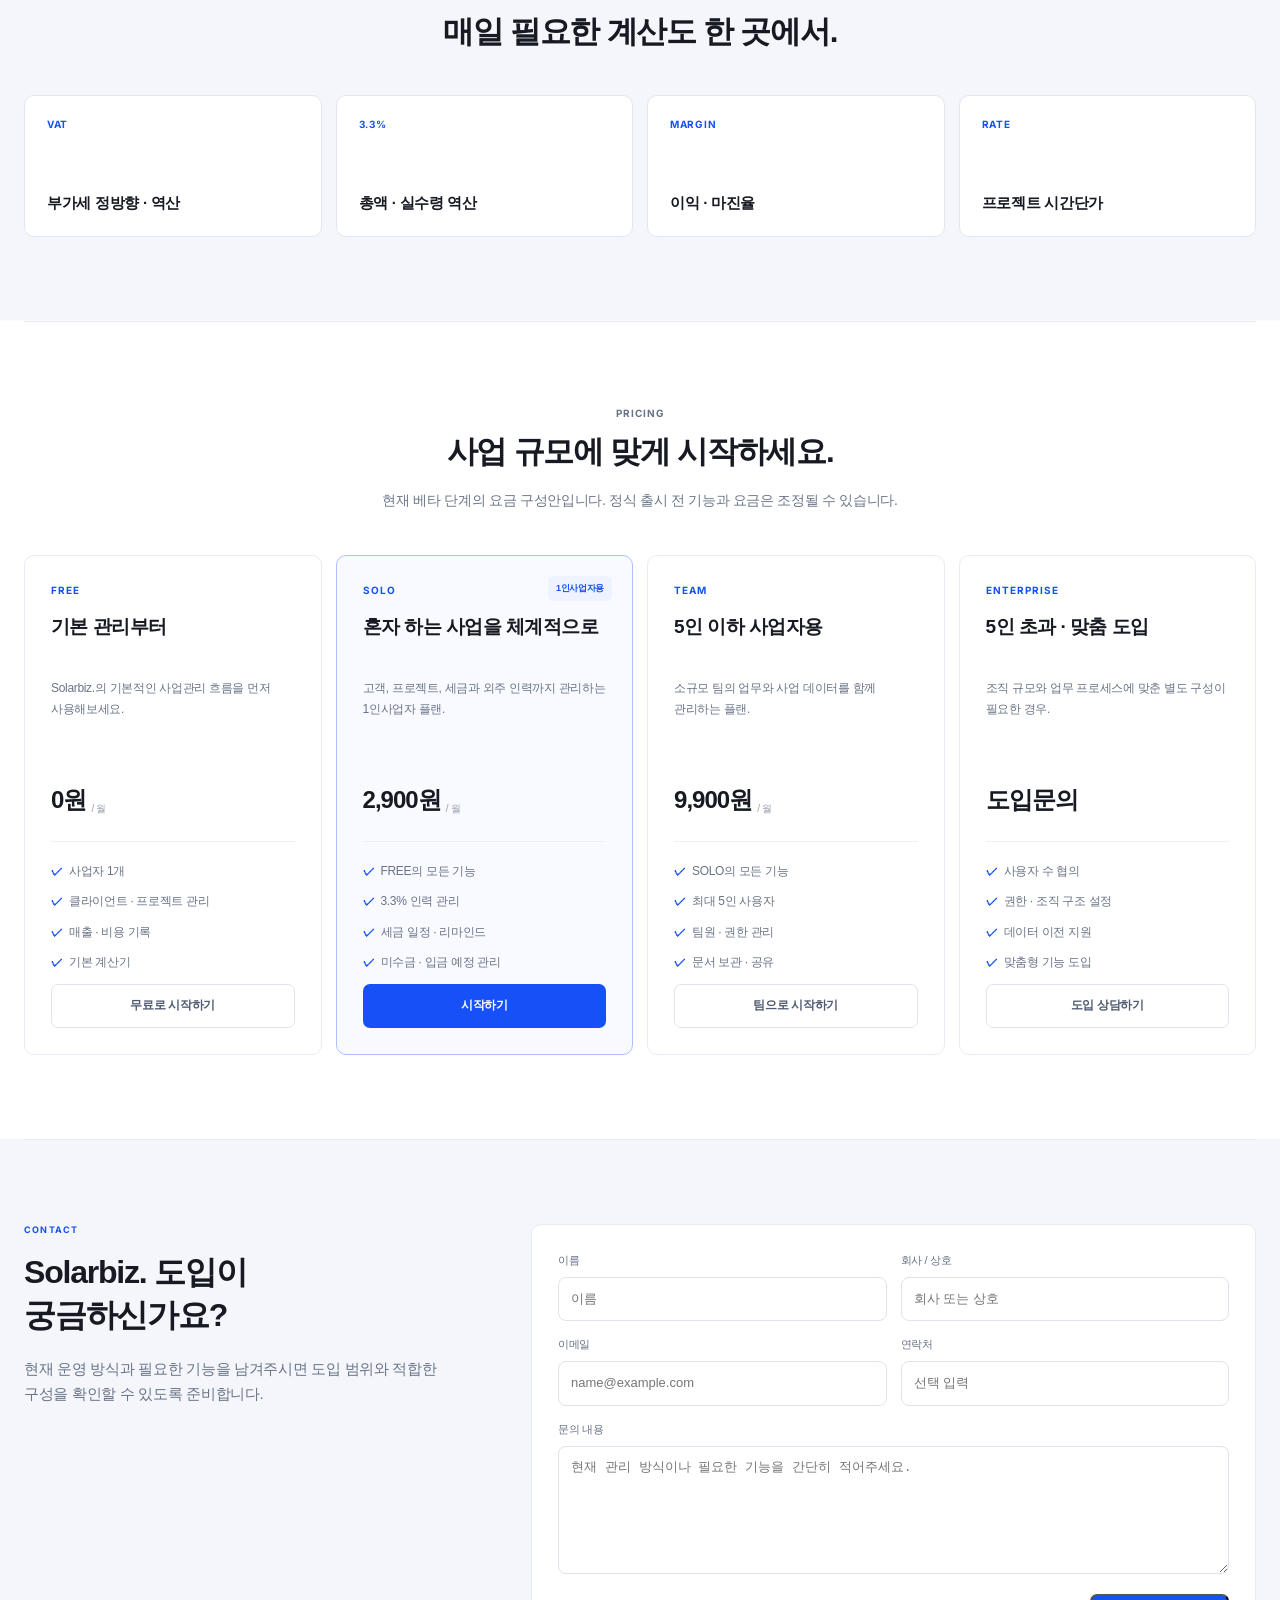
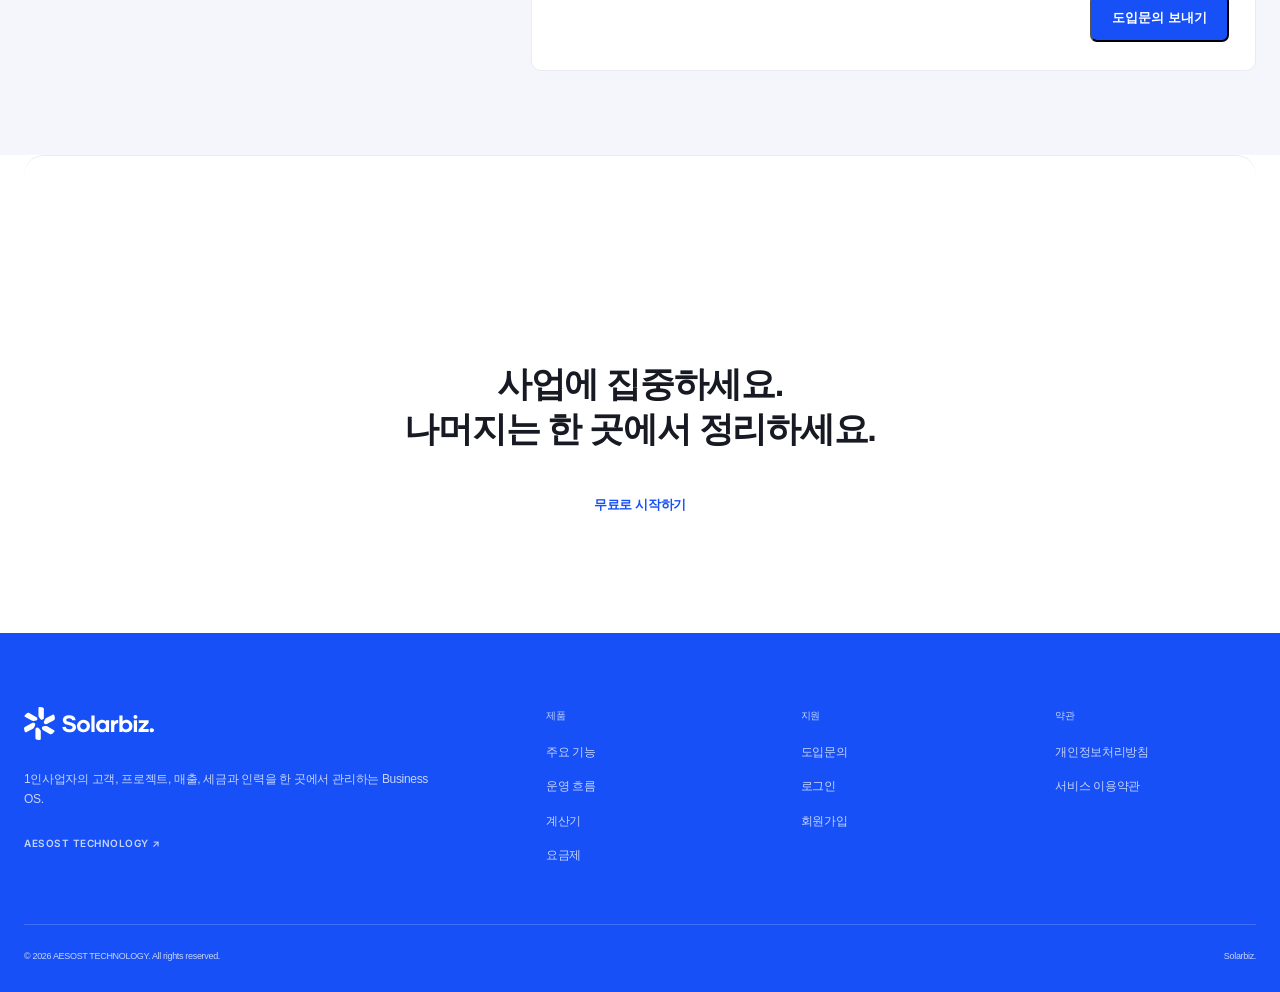
==== commit 3bd0e745: "Refresh icon-free marketing CSS on index.html" ====
--- a/index.html
+++ b/index.html
@@ -11,7 +11,7 @@
   <link rel="stylesheet" as="style" crossorigin href="https://cdn.jsdelivr.net/gh/orioncactus/pretendard/dist/web/static/pretendard.css">
   <link rel="icon" type="image/svg+xml" href="./assets/solarbiz-symbol.svg" />
   <link rel="stylesheet" href="./styles.css" />
-  <link rel="stylesheet" href="./marketing-system.css?v=20260922-1" />
+  <link rel="stylesheet" href="./marketing-system.css?v=20260922-3" />
 </head>
 <body class="landing-page">
   <header class="landing-header">
--- a/marketing-system.css
+++ b/marketing-system.css
@@ -1208,3 +1208,345 @@
     padding-bottom:66px!important;
   }
 }
+
+/* Icon-free public system / 2026-09-22 */
+:root{
+  --marketing-section:84px;
+  --marketing-section-mobile:62px;
+}
+
+/* Decorative card icons are intentionally removed. */
+.landing-feature-icon,
+.flow-card-icon,
+.tool-card-icon,
+.feature-detail-icon,
+.public-calc-icon,
+.pricing-plan-icon,
+.contact-page-icon{
+  display:none!important;
+}
+
+/* Shared section rhythm */
+.landing-page .landing-section,
+.marketing-band,
+.public-calculator-band{
+  padding-top:84px!important;
+  padding-bottom:84px!important;
+}
+.landing-section-head,
+.marketing-head{
+  max-width:780px!important;
+  margin:0 auto 42px!important;
+  text-align:center!important;
+}
+.landing-section-head .landing-kicker,
+.marketing-head .landing-kicker{
+  text-align:center!important;
+}
+.landing-section-head h2,
+.marketing-head h2{
+  max-width:760px!important;
+  margin:0 auto!important;
+  font-size:clamp(29px,2.45vw,36px)!important;
+  font-weight:660!important;
+  line-height:1.3!important;
+  letter-spacing:-.04em!important;
+}
+.landing-section-copy{
+  max-width:680px!important;
+  margin:16px auto 0!important;
+  color:#6d7789!important;
+  font-size:14px!important;
+  line-height:1.74!important;
+  text-align:center!important;
+}
+
+/* Core 3 cards */
+.landing-feature-grid{
+  display:grid!important;
+  grid-template-columns:repeat(3,minmax(0,1fr))!important;
+  gap:16px!important;
+}
+.landing-feature-card{
+  min-height:210px!important;
+  padding:28px!important;
+  display:flex!important;
+  flex-direction:column!important;
+  align-items:flex-start!important;
+  justify-content:flex-start!important;
+  border:1px solid #e0e5ef!important;
+  border-radius:12px!important;
+  background:#fff!important;
+  box-shadow:none!important;
+  color:#171a22!important;
+}
+.landing-feature-card.feature-primary{
+  border-color:#d5e0ff!important;
+  background:#f8faff!important;
+}
+.landing-feature-card>span{
+  display:inline-flex!important;
+  align-items:center!important;
+  justify-content:center!important;
+  min-width:42px!important;
+  height:28px!important;
+  margin:0 0 24px!important;
+  padding:0 11px!important;
+  border-radius:999px!important;
+  background:#eef3ff!important;
+  color:#1650f6!important;
+  font:700 10px/1 Inter,Pretendard,sans-serif!important;
+  letter-spacing:.055em!important;
+}
+.landing-feature-card h3{
+  margin:0 0 12px!important;
+  color:#171a22!important;
+  font-size:20px!important;
+  font-weight:660!important;
+  line-height:1.4!important;
+  letter-spacing:-.03em!important;
+}
+.landing-feature-card p{
+  max-width:390px!important;
+  margin:0!important;
+  color:#6d7789!important;
+  font-size:14px!important;
+  line-height:1.72!important;
+}
+
+/* Connected flow: number becomes the visual anchor */
+.landing-flow{
+  display:grid!important;
+  grid-template-columns:
+    minmax(0,1fr) 22px
+    minmax(0,1fr) 22px
+    minmax(0,1fr) 22px
+    minmax(0,1fr) 22px
+    minmax(0,1fr)!important;
+  gap:10px!important;
+  align-items:stretch!important;
+}
+.landing-flow>i{
+  display:grid!important;
+  place-items:center!important;
+  color:#b1bac9!important;
+  font-size:17px!important;
+  font-style:normal!important;
+}
+.flow-card{
+  min-height:142px!important;
+  padding:20px!important;
+  display:flex!important;
+  flex-direction:column!important;
+  align-items:flex-start!important;
+  justify-content:flex-start!important;
+  border:1px solid #e1e6ef!important;
+  border-radius:10px!important;
+  background:#fff!important;
+  box-shadow:none!important;
+}
+.flow-card>span{
+  display:inline-flex!important;
+  align-items:center!important;
+  justify-content:center!important;
+  min-width:38px!important;
+  height:26px!important;
+  margin:0 0 18px!important;
+  padding:0 10px!important;
+  border-radius:999px!important;
+  background:#f2f4f8!important;
+  color:#95a0b2!important;
+  font:700 9px/1 Inter,Pretendard,sans-serif!important;
+  letter-spacing:.05em!important;
+}
+.flow-card b{
+  display:block!important;
+  margin:0 0 8px!important;
+  color:#171a22!important;
+  font-size:15px!important;
+  font-weight:660!important;
+  line-height:1.4!important;
+  letter-spacing:-.022em!important;
+}
+.flow-card p{
+  margin:0!important;
+  color:#737d8e!important;
+  font-size:11px!important;
+  line-height:1.62!important;
+}
+
+/* Tool cards become text-first mini panels */
+.landing-tool-grid{
+  gap:14px!important;
+}
+.landing-page .landing-tool-grid>div{
+  min-height:142px!important;
+  padding:22px!important;
+  border:1px solid #e1e6ef!important;
+  border-radius:10px!important;
+  background:#fff!important;
+  box-shadow:none!important;
+}
+.landing-page .landing-tool-grid>div>span{
+  margin:0 0 18px!important;
+  color:#1650f6!important;
+  font:700 10px/1.3 Inter,Pretendard,sans-serif!important;
+  letter-spacing:.07em!important;
+}
+.landing-page .landing-tool-grid strong{
+  margin-top:auto!important;
+  color:#171a22!important;
+  font-size:15px!important;
+  font-weight:650!important;
+  line-height:1.45!important;
+}
+
+/* Feature subpage cards */
+.marketing-grid.two{
+  gap:16px!important;
+}
+.feature-detail{
+  min-height:198px!important;
+  padding:28px!important;
+  border:1px solid #e0e5ef!important;
+  border-radius:12px!important;
+  background:#fff!important;
+  box-shadow:none!important;
+}
+.feature-detail>span{
+  display:inline-flex!important;
+  align-items:center!important;
+  justify-content:center!important;
+  min-width:42px!important;
+  height:28px!important;
+  margin:0 0 22px!important;
+  padding:0 11px!important;
+  border-radius:999px!important;
+  background:#eef3ff!important;
+  color:#1650f6!important;
+  font:700 10px/1 Inter,Pretendard,sans-serif!important;
+}
+.feature-detail h2{
+  margin:0 0 11px!important;
+  color:#171a22!important;
+  font-size:20px!important;
+  font-weight:660!important;
+  line-height:1.4!important;
+  letter-spacing:-.03em!important;
+}
+.feature-detail p{
+  margin:0!important;
+  color:#6f798a!important;
+  font-size:13px!important;
+  line-height:1.7!important;
+}
+
+/* Calculator cards */
+.public-calc-head{
+  display:grid!important;
+  grid-template-columns:auto minmax(0,1fr)!important;
+  align-items:start!important;
+  gap:14px!important;
+  margin-bottom:22px!important;
+}
+.public-calc-head>span{
+  min-width:54px!important;
+  height:30px!important;
+  display:inline-flex!important;
+  align-items:center!important;
+  justify-content:center!important;
+  padding:0 12px!important;
+  border-radius:999px!important;
+  background:#eef3ff!important;
+  color:#1650f6!important;
+  font:700 10px/1 Inter,Pretendard,sans-serif!important;
+  letter-spacing:.05em!important;
+}
+.public-calc-head h2{
+  margin:0 0 5px!important;
+  color:#171a22!important;
+  font-size:19px!important;
+  font-weight:660!important;
+  line-height:1.4!important;
+}
+.public-calc-head p{
+  margin:0!important;
+  color:#7a8496!important;
+  font-size:11px!important;
+  line-height:1.6!important;
+}
+
+/* Pricing cards: plan label replaces icons */
+.pricing-card{
+  padding-top:28px!important;
+}
+.pricing-label{
+  margin-bottom:18px!important;
+  font-size:10px!important;
+}
+.pricing-head h3{
+  margin-bottom:10px!important;
+}
+
+/* Contact page without decorative icon */
+.contact-page-note>span{
+  display:inline-flex!important;
+  align-items:center!important;
+  justify-content:center!important;
+  min-height:30px!important;
+  margin:0 0 18px!important;
+  padding:0 12px!important;
+  border-radius:999px!important;
+  background:#eef3ff!important;
+  color:#1650f6!important;
+  font:700 10px/1 Inter,Pretendard,sans-serif!important;
+}
+.contact-page-note h2{
+  margin-top:0!important;
+}
+
+/* Avoid old icon spacing from legacy stylesheet */
+.landing-feature-card .landing-feature-icon + span,
+.feature-detail .feature-detail-icon + span{
+  margin-top:0!important;
+}
+
+@media(max-width:1100px){
+  .landing-flow{
+    grid-template-columns:1fr 1fr!important;
+  }
+  .landing-flow>i{
+    display:none!important;
+  }
+}
+
+@media(max-width:760px){
+  .landing-page .landing-section,
+  .marketing-band,
+  .public-calculator-band{
+    padding-top:62px!important;
+    padding-bottom:62px!important;
+  }
+  .landing-feature-grid,
+  .marketing-grid.two{
+    grid-template-columns:1fr!important;
+  }
+  .landing-feature-card,
+  .feature-detail,
+  .flow-card{
+    min-height:0!important;
+    padding:22px!important;
+  }
+  .landing-flow{
+    grid-template-columns:1fr!important;
+  }
+  .landing-feature-card h3,
+  .feature-detail h2{
+    font-size:18px!important;
+  }
+  .landing-feature-card p,
+  .feature-detail p,
+  .flow-card p{
+    font-size:13px!important;
+  }
+}
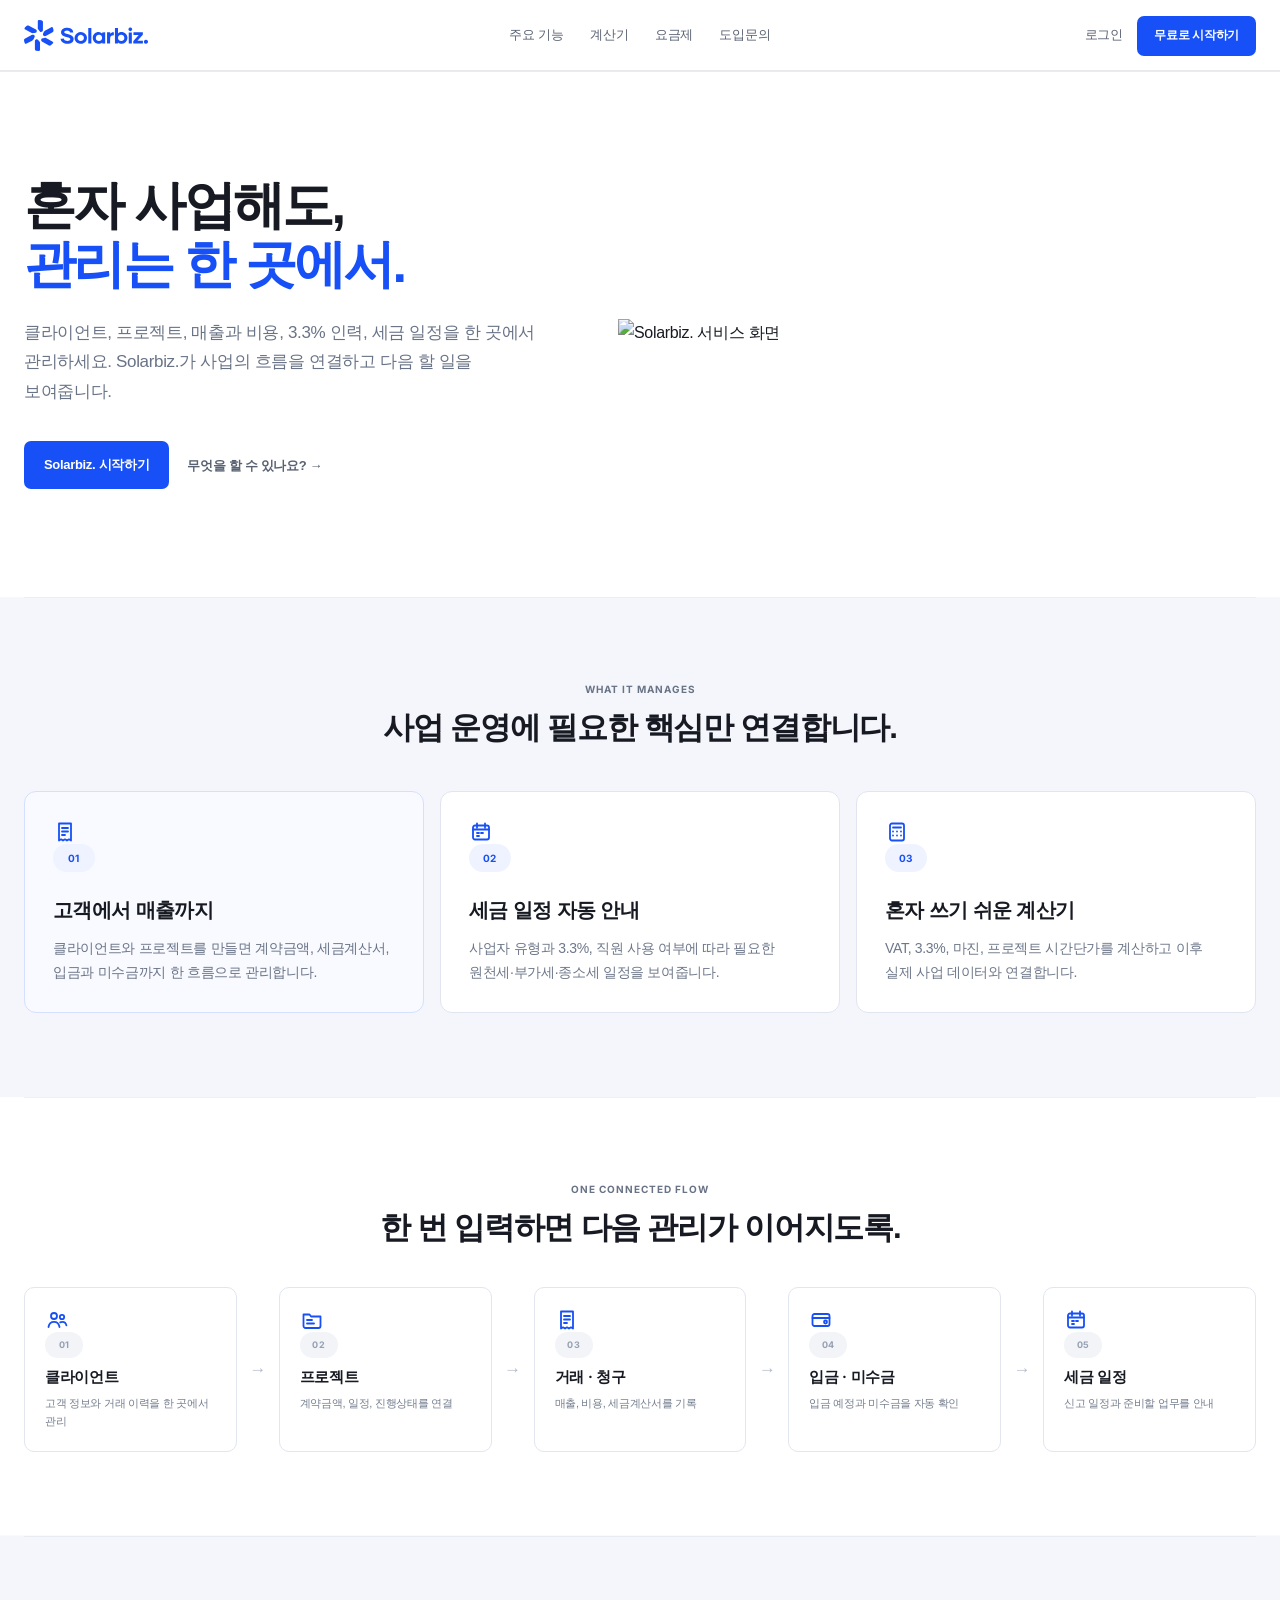
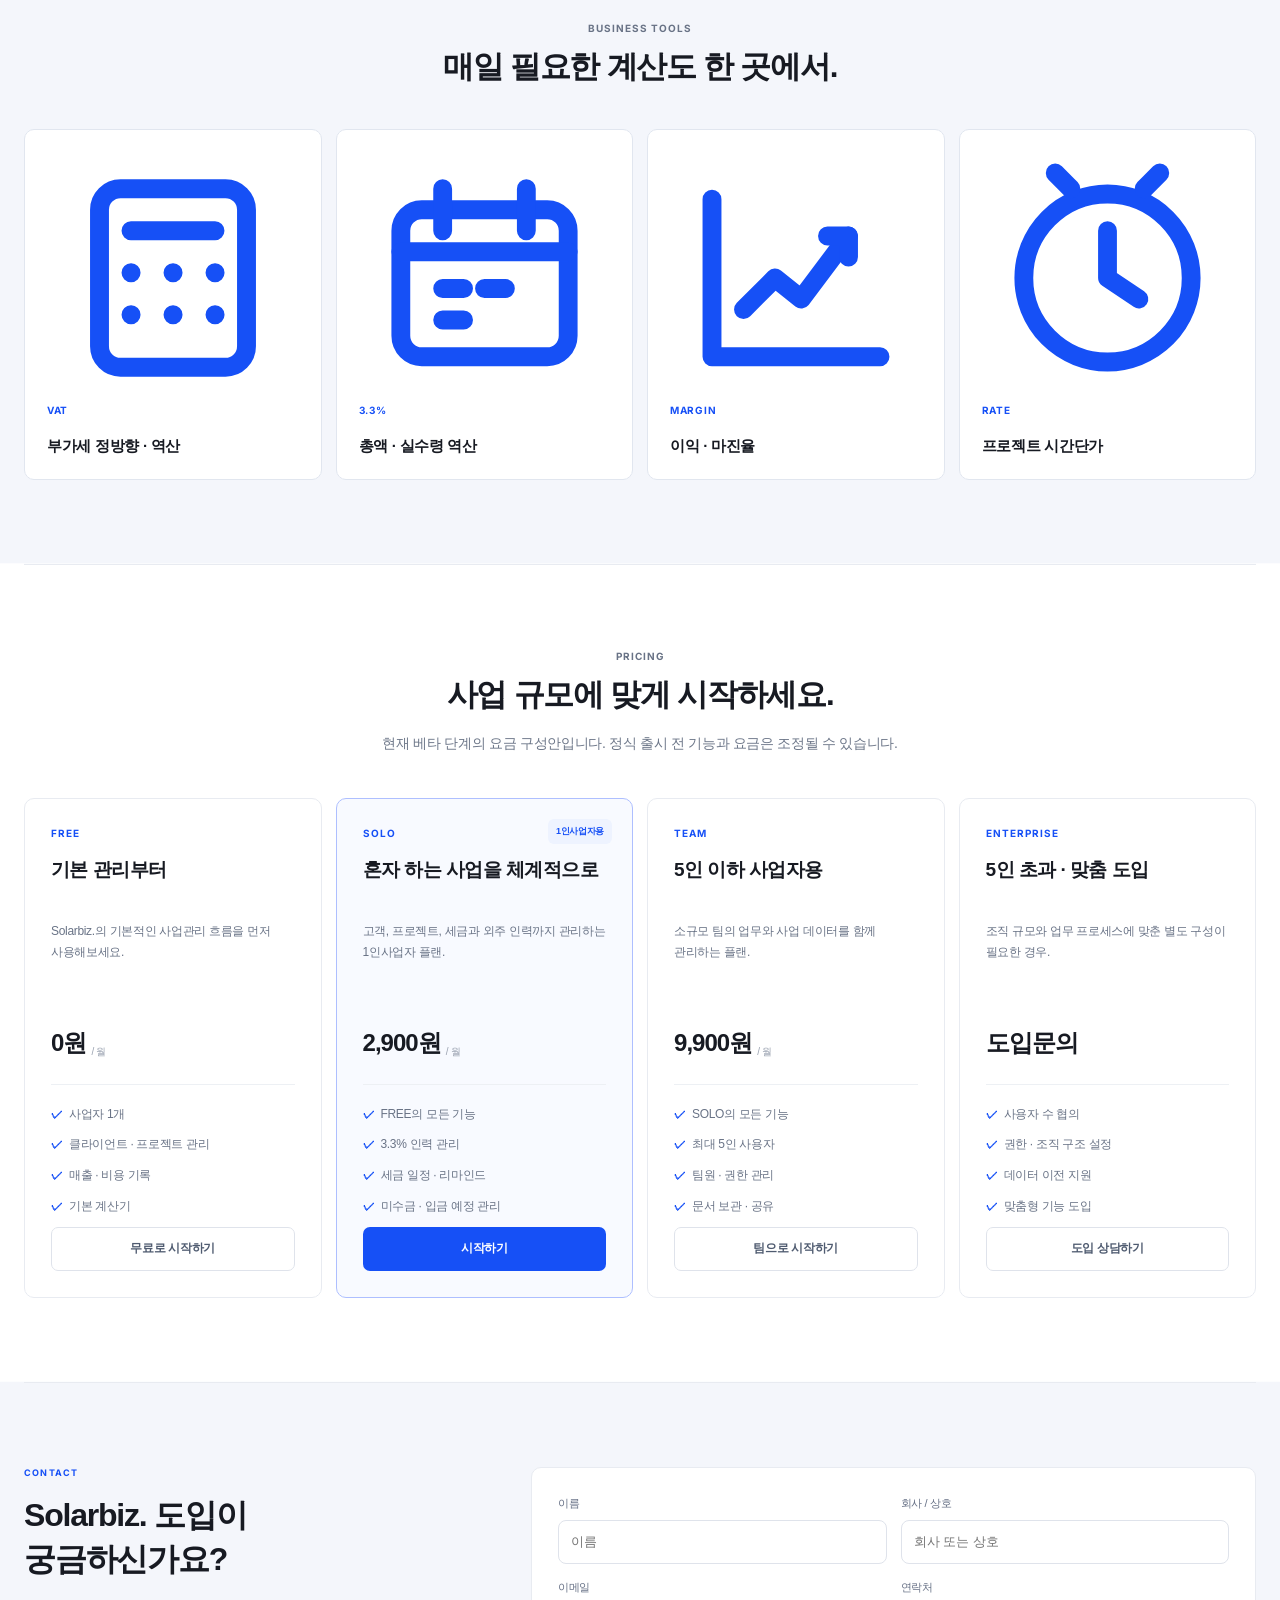
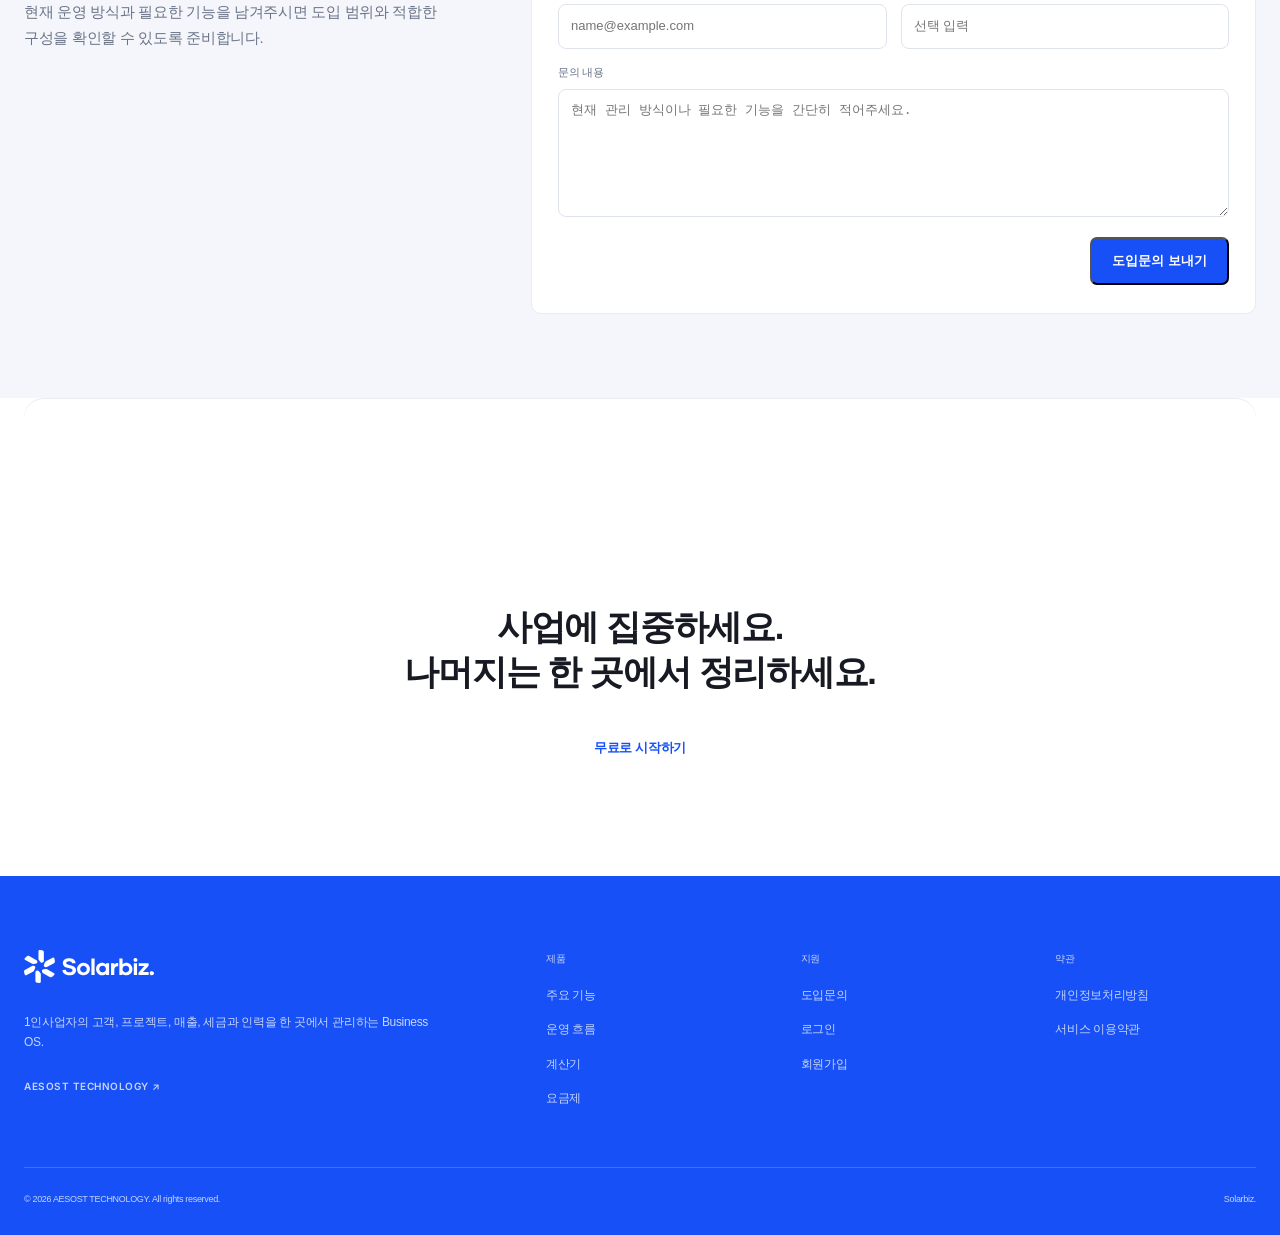
==== commit bbae9097: "Flush hero image and add stable standalone UI icons" ====
--- a/index.html
+++ b/index.html
@@ -11,7 +11,7 @@
   <link rel="stylesheet" as="style" crossorigin href="https://cdn.jsdelivr.net/gh/orioncactus/pretendard/dist/web/static/pretendard.css">
   <link rel="icon" type="image/svg+xml" href="./assets/solarbiz-symbol.svg" />
   <link rel="stylesheet" href="./styles.css" />
-  <link rel="stylesheet" href="./marketing-system.css?v=20260922-3" />
+  <link rel="stylesheet" href="./marketing-system.css?v=20260922-4" />
 </head>
 <body class="landing-page">
   <header class="landing-header">
@@ -53,19 +53,19 @@
       </div>
       <div class="landing-feature-grid">
         <article class="landing-feature-card feature-primary">
-          
+          <img class="solarbiz-ui-icon feature-card-ui-icon" src="./assets/ui-icons/invoice.svg" alt="" aria-hidden="true">
           <span>01</span>
           <h3>고객에서 매출까지</h3>
           <p>클라이언트와 프로젝트를 만들면 계약금액, 세금계산서, 입금과 미수금까지 한 흐름으로 관리합니다.</p>
         </article>
         <article class="landing-feature-card">
-          
+          <img class="solarbiz-ui-icon feature-card-ui-icon" src="./assets/ui-icons/tax.svg" alt="" aria-hidden="true">
           <span>02</span>
           <h3>세금 일정 자동 안내</h3>
           <p>사업자 유형과 3.3%, 직원 사용 여부에 따라 필요한 원천세·부가세·종소세 일정을 보여줍니다.</p>
         </article>
         <article class="landing-feature-card">
-          
+          <img class="solarbiz-ui-icon feature-card-ui-icon" src="./assets/ui-icons/calculator.svg" alt="" aria-hidden="true">
           <span>03</span>
           <h3>혼자 쓰기 쉬운 계산기</h3>
           <p>VAT, 3.3%, 마진, 프로젝트 시간단가를 계산하고 이후 실제 사업 데이터와 연결합니다.</p>
@@ -79,15 +79,15 @@
         <h2>한 번 입력하면 다음 관리가 이어지도록.</h2>
       </div>
       <div class="landing-flow">
-        <div class="flow-card"><span>01</span><b>클라이언트</b><p>고객 정보와 거래 이력을 한 곳에서 관리</p></div>
-        <i>→</i>
-        <div class="flow-card"><span>02</span><b>프로젝트</b><p>계약금액, 일정, 진행상태를 연결</p></div>
-        <i>→</i>
-        <div class="flow-card"><span>03</span><b>거래 · 청구</b><p>매출, 비용, 세금계산서를 기록</p></div>
-        <i>→</i>
-        <div class="flow-card"><span>04</span><b>입금 · 미수금</b><p>입금 예정과 미수금을 자동 확인</p></div>
-        <i>→</i>
-        <div class="flow-card"><span>05</span><b>세금 일정</b><p>신고 일정과 준비할 업무를 안내</p></div>
+        <div class="flow-card"><img class="solarbiz-ui-icon flow-card-ui-icon" src="./assets/ui-icons/client.svg" alt="" aria-hidden="true"><span>01</span><b>클라이언트</b><p>고객 정보와 거래 이력을 한 곳에서 관리</p></div>
+        <i>→</i>
+        <div class="flow-card"><img class="solarbiz-ui-icon flow-card-ui-icon" src="./assets/ui-icons/project.svg" alt="" aria-hidden="true"><span>02</span><b>프로젝트</b><p>계약금액, 일정, 진행상태를 연결</p></div>
+        <i>→</i>
+        <div class="flow-card"><img class="solarbiz-ui-icon flow-card-ui-icon" src="./assets/ui-icons/invoice.svg" alt="" aria-hidden="true"><span>03</span><b>거래 · 청구</b><p>매출, 비용, 세금계산서를 기록</p></div>
+        <i>→</i>
+        <div class="flow-card"><img class="solarbiz-ui-icon flow-card-ui-icon" src="./assets/ui-icons/payment.svg" alt="" aria-hidden="true"><span>04</span><b>입금 · 미수금</b><p>입금 예정과 미수금을 자동 확인</p></div>
+        <i>→</i>
+        <div class="flow-card"><img class="solarbiz-ui-icon flow-card-ui-icon" src="./assets/ui-icons/tax.svg" alt="" aria-hidden="true"><span>05</span><b>세금 일정</b><p>신고 일정과 준비할 업무를 안내</p></div>
       </div>
     </section>
 
@@ -97,10 +97,10 @@
         <h2>매일 필요한 계산도 한 곳에서.</h2>
       </div>
       <div class="landing-tool-grid">
-        <div><span>VAT</span><strong>부가세 정방향 · 역산</strong></div>
-        <div><span>3.3%</span><strong>총액 · 실수령 역산</strong></div>
-        <div><span>MARGIN</span><strong>이익 · 마진율</strong></div>
-        <div><span>RATE</span><strong>프로젝트 시간단가</strong></div>
+        <div><img class="solarbiz-ui-icon tool-card-ui-icon" src="./assets/ui-icons/calculator.svg" alt="" aria-hidden="true"><span>VAT</span><strong>부가세 정방향 · 역산</strong></div>
+        <div><img class="solarbiz-ui-icon tool-card-ui-icon" src="./assets/ui-icons/tax.svg" alt="" aria-hidden="true"><span>3.3%</span><strong>총액 · 실수령 역산</strong></div>
+        <div><img class="solarbiz-ui-icon tool-card-ui-icon" src="./assets/ui-icons/margin.svg" alt="" aria-hidden="true"><span>MARGIN</span><strong>이익 · 마진율</strong></div>
+        <div><img class="solarbiz-ui-icon tool-card-ui-icon" src="./assets/ui-icons/rate.svg" alt="" aria-hidden="true"><span>RATE</span><strong>프로젝트 시간단가</strong></div>
       </div>
     </section>
 
